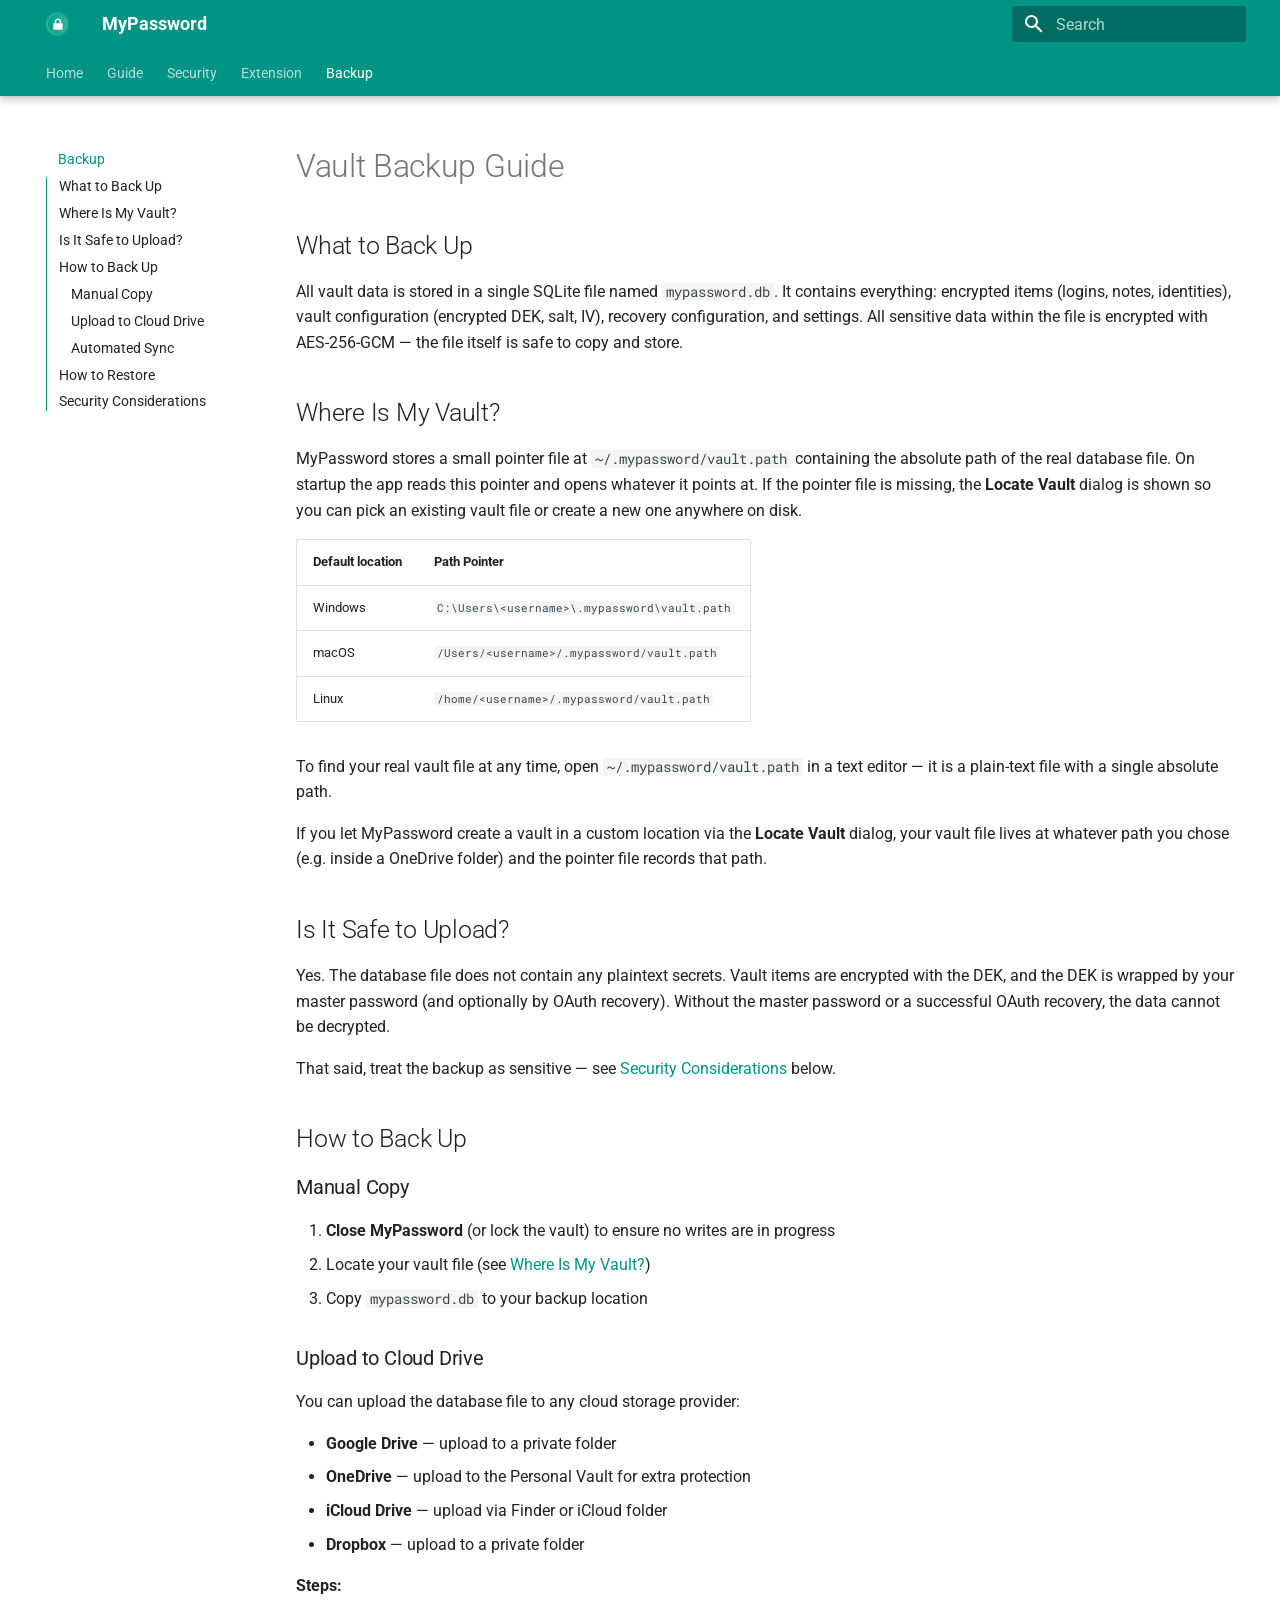
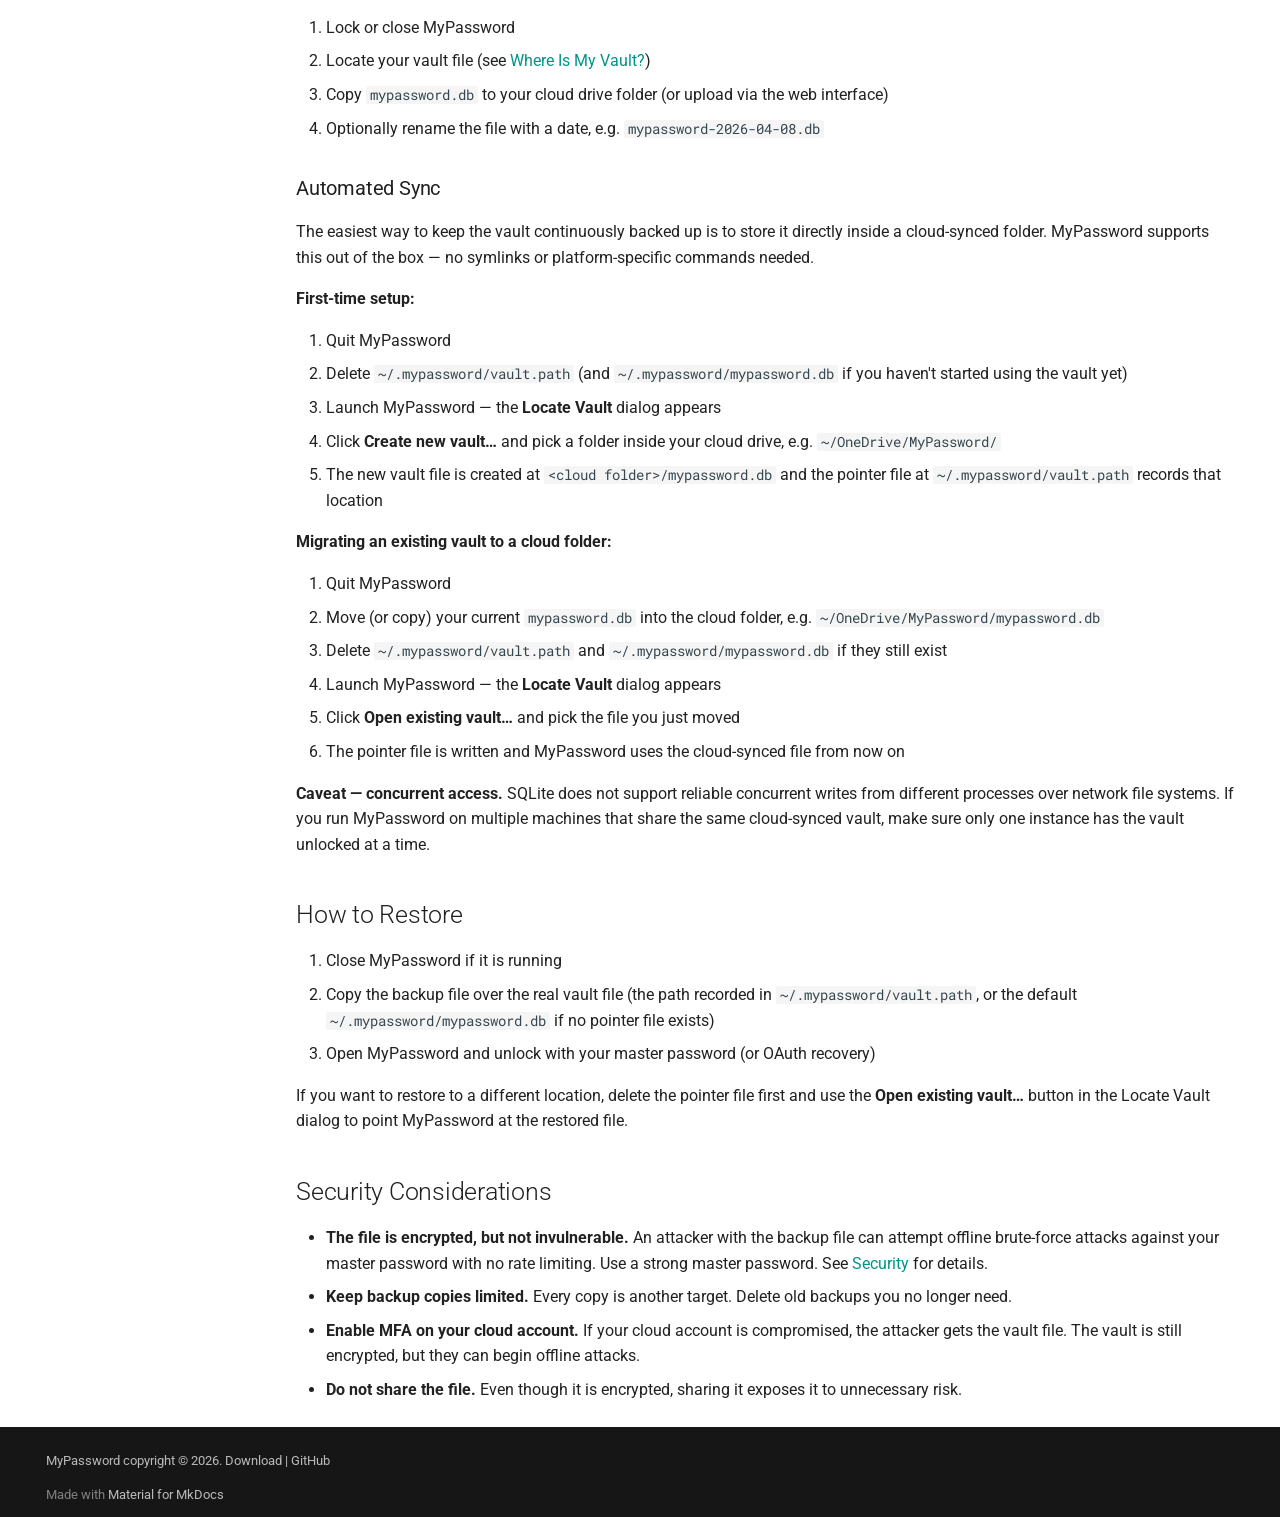
==== backup/index.html @ f1965298 "Deployed 396b995 with MkDocs version: 1.6.1" ====
<!doctype html>
<html lang="en" class="no-js">
  <head>
    
      <meta charset="utf-8">
      <meta name="viewport" content="width=device-width,initial-scale=1">
      
      
      
      
        <link rel="prev" href="../extension/">
      
      
      
      <link rel="icon" href="../assets/images/favicon.png">
      <meta name="generator" content="mkdocs-1.6.1, mkdocs-material-9.5.0">
    
    
      
        <title>Backup - MyPassword</title>
      
    
    
      <link rel="stylesheet" href="../assets/stylesheets/main.45e1311d.min.css">
      
        
        <link rel="stylesheet" href="../assets/stylesheets/palette.06af60db.min.css">
      
      


    
    
      
    
    
      
        
        
        <link rel="preconnect" href="https://fonts.gstatic.com" crossorigin>
        <link rel="stylesheet" href="https://fonts.googleapis.com/css?family=Roboto:300,300i,400,400i,700,700i%7CRoboto+Mono:400,400i,700,700i&display=fallback">
        <style>:root{--md-text-font:"Roboto";--md-code-font:"Roboto Mono"}</style>
      
    
    
    <script>__md_scope=new URL("..",location),__md_hash=e=>[...e].reduce((e,_)=>(e<<5)-e+_.charCodeAt(0),0),__md_get=(e,_=localStorage,t=__md_scope)=>JSON.parse(_.getItem(t.pathname+"."+e)),__md_set=(e,_,t=localStorage,a=__md_scope)=>{try{t.setItem(a.pathname+"."+e,JSON.stringify(_))}catch(e){}}</script>
    
      

    
    
    
  </head>
  
  
    
    
    
    
    
    <body dir="ltr" data-md-color-scheme="default" data-md-color-primary="teal" data-md-color-accent="indigo">
  
    
    <input class="md-toggle" data-md-toggle="drawer" type="checkbox" id="__drawer" autocomplete="off">
    <input class="md-toggle" data-md-toggle="search" type="checkbox" id="__search" autocomplete="off">
    <label class="md-overlay" for="__drawer"></label>
    <div data-md-component="skip">
      
        
        <a href="#vault-backup-guide" class="md-skip">
          Skip to content
        </a>
      
    </div>
    <div data-md-component="announce">
      
    </div>
    
    
      

  

<header class="md-header md-header--shadow md-header--lifted" data-md-component="header">
  <nav class="md-header__inner md-grid" aria-label="Header">
    <a href=".." title="MyPassword" class="md-header__button md-logo" aria-label="MyPassword" data-md-component="logo">
      
  <img src="../assets/images/logo.svg" alt="logo">

    </a>
    <label class="md-header__button md-icon" for="__drawer">
      
      <svg xmlns="http://www.w3.org/2000/svg" viewBox="0 0 24 24"><path d="M3 6h18v2H3V6m0 5h18v2H3v-2m0 5h18v2H3v-2Z"/></svg>
    </label>
    <div class="md-header__title" data-md-component="header-title">
      <div class="md-header__ellipsis">
        <div class="md-header__topic">
          <span class="md-ellipsis">
            MyPassword
          </span>
        </div>
        <div class="md-header__topic" data-md-component="header-topic">
          <span class="md-ellipsis">
            
              Backup
            
          </span>
        </div>
      </div>
    </div>
    
      
    
    
    
    
      <label class="md-header__button md-icon" for="__search">
        
        <svg xmlns="http://www.w3.org/2000/svg" viewBox="0 0 24 24"><path d="M9.5 3A6.5 6.5 0 0 1 16 9.5c0 1.61-.59 3.09-1.56 4.23l.27.27h.79l5 5-1.5 1.5-5-5v-.79l-.27-.27A6.516 6.516 0 0 1 9.5 16 6.5 6.5 0 0 1 3 9.5 6.5 6.5 0 0 1 9.5 3m0 2C7 5 5 7 5 9.5S7 14 9.5 14 14 12 14 9.5 12 5 9.5 5Z"/></svg>
      </label>
      <div class="md-search" data-md-component="search" role="dialog">
  <label class="md-search__overlay" for="__search"></label>
  <div class="md-search__inner" role="search">
    <form class="md-search__form" name="search">
      <input type="text" class="md-search__input" name="query" aria-label="Search" placeholder="Search" autocapitalize="off" autocorrect="off" autocomplete="off" spellcheck="false" data-md-component="search-query" required>
      <label class="md-search__icon md-icon" for="__search">
        
        <svg xmlns="http://www.w3.org/2000/svg" viewBox="0 0 24 24"><path d="M9.5 3A6.5 6.5 0 0 1 16 9.5c0 1.61-.59 3.09-1.56 4.23l.27.27h.79l5 5-1.5 1.5-5-5v-.79l-.27-.27A6.516 6.516 0 0 1 9.5 16 6.5 6.5 0 0 1 3 9.5 6.5 6.5 0 0 1 9.5 3m0 2C7 5 5 7 5 9.5S7 14 9.5 14 14 12 14 9.5 12 5 9.5 5Z"/></svg>
        
        <svg xmlns="http://www.w3.org/2000/svg" viewBox="0 0 24 24"><path d="M20 11v2H8l5.5 5.5-1.42 1.42L4.16 12l7.92-7.92L13.5 5.5 8 11h12Z"/></svg>
      </label>
      <nav class="md-search__options" aria-label="Search">
        
        <button type="reset" class="md-search__icon md-icon" title="Clear" aria-label="Clear" tabindex="-1">
          
          <svg xmlns="http://www.w3.org/2000/svg" viewBox="0 0 24 24"><path d="M19 6.41 17.59 5 12 10.59 6.41 5 5 6.41 10.59 12 5 17.59 6.41 19 12 13.41 17.59 19 19 17.59 13.41 12 19 6.41Z"/></svg>
        </button>
      </nav>
      
    </form>
    <div class="md-search__output">
      <div class="md-search__scrollwrap" data-md-scrollfix>
        <div class="md-search-result" data-md-component="search-result">
          <div class="md-search-result__meta">
            Initializing search
          </div>
          <ol class="md-search-result__list" role="presentation"></ol>
        </div>
      </div>
    </div>
  </div>
</div>
    
    
  </nav>
  
    
      
<nav class="md-tabs" aria-label="Tabs" data-md-component="tabs">
  <div class="md-grid">
    <ul class="md-tabs__list">
      
        
  
  
  
    <li class="md-tabs__item">
      <a href=".." class="md-tabs__link">
        
  
    
  
  Home

      </a>
    </li>
  

      
        
  
  
  
    <li class="md-tabs__item">
      <a href="../guide/" class="md-tabs__link">
        
  
    
  
  Guide

      </a>
    </li>
  

      
        
  
  
  
    <li class="md-tabs__item">
      <a href="../key-gen/" class="md-tabs__link">
        
  
    
  
  Security

      </a>
    </li>
  

      
        
  
  
  
    <li class="md-tabs__item">
      <a href="../extension/" class="md-tabs__link">
        
  
    
  
  Extension

      </a>
    </li>
  

      
        
  
  
    
  
  
    <li class="md-tabs__item md-tabs__item--active">
      <a href="./" class="md-tabs__link">
        
  
    
  
  Backup

      </a>
    </li>
  

      
    </ul>
  </div>
</nav>
    
  
</header>
    
    <div class="md-container" data-md-component="container">
      
      
        
      
      <main class="md-main" data-md-component="main">
        <div class="md-main__inner md-grid">
          
            
              
              <div class="md-sidebar md-sidebar--primary" data-md-component="sidebar" data-md-type="navigation" >
                <div class="md-sidebar__scrollwrap">
                  <div class="md-sidebar__inner">
                    


  


  

<nav class="md-nav md-nav--primary md-nav--lifted md-nav--integrated" aria-label="Navigation" data-md-level="0">
  <label class="md-nav__title" for="__drawer">
    <a href=".." title="MyPassword" class="md-nav__button md-logo" aria-label="MyPassword" data-md-component="logo">
      
  <img src="../assets/images/logo.svg" alt="logo">

    </a>
    MyPassword
  </label>
  
  <ul class="md-nav__list" data-md-scrollfix>
    
      
      
  
  
  
  
    <li class="md-nav__item">
      <a href=".." class="md-nav__link">
        
  
  <span class="md-ellipsis">
    Home
  </span>
  

      </a>
    </li>
  

    
      
      
  
  
  
  
    <li class="md-nav__item">
      <a href="../guide/" class="md-nav__link">
        
  
  <span class="md-ellipsis">
    Guide
  </span>
  

      </a>
    </li>
  

    
      
      
  
  
  
  
    <li class="md-nav__item">
      <a href="../key-gen/" class="md-nav__link">
        
  
  <span class="md-ellipsis">
    Security
  </span>
  

      </a>
    </li>
  

    
      
      
  
  
  
  
    <li class="md-nav__item">
      <a href="../extension/" class="md-nav__link">
        
  
  <span class="md-ellipsis">
    Extension
  </span>
  

      </a>
    </li>
  

    
      
      
  
  
    
  
  
  
    <li class="md-nav__item md-nav__item--active">
      
      <input class="md-nav__toggle md-toggle" type="checkbox" id="__toc">
      
      
        
      
      
        <label class="md-nav__link md-nav__link--active" for="__toc">
          
  
  <span class="md-ellipsis">
    Backup
  </span>
  

          <span class="md-nav__icon md-icon"></span>
        </label>
      
      <a href="./" class="md-nav__link md-nav__link--active">
        
  
  <span class="md-ellipsis">
    Backup
  </span>
  

      </a>
      
        

<nav class="md-nav md-nav--secondary" aria-label="Table of contents">
  
  
  
    
  
  
    <label class="md-nav__title" for="__toc">
      <span class="md-nav__icon md-icon"></span>
      Table of contents
    </label>
    <ul class="md-nav__list" data-md-component="toc" data-md-scrollfix>
      
        <li class="md-nav__item">
  <a href="#what-to-back-up" class="md-nav__link">
    <span class="md-ellipsis">
      What to Back Up
    </span>
  </a>
  
</li>
      
        <li class="md-nav__item">
  <a href="#where-is-my-vault" class="md-nav__link">
    <span class="md-ellipsis">
      Where Is My Vault?
    </span>
  </a>
  
</li>
      
        <li class="md-nav__item">
  <a href="#is-it-safe-to-upload" class="md-nav__link">
    <span class="md-ellipsis">
      Is It Safe to Upload?
    </span>
  </a>
  
</li>
      
        <li class="md-nav__item">
  <a href="#how-to-back-up" class="md-nav__link">
    <span class="md-ellipsis">
      How to Back Up
    </span>
  </a>
  
    <nav class="md-nav" aria-label="How to Back Up">
      <ul class="md-nav__list">
        
          <li class="md-nav__item">
  <a href="#manual-copy" class="md-nav__link">
    <span class="md-ellipsis">
      Manual Copy
    </span>
  </a>
  
</li>
        
          <li class="md-nav__item">
  <a href="#upload-to-cloud-drive" class="md-nav__link">
    <span class="md-ellipsis">
      Upload to Cloud Drive
    </span>
  </a>
  
</li>
        
          <li class="md-nav__item">
  <a href="#automated-sync" class="md-nav__link">
    <span class="md-ellipsis">
      Automated Sync
    </span>
  </a>
  
</li>
        
      </ul>
    </nav>
  
</li>
      
        <li class="md-nav__item">
  <a href="#how-to-restore" class="md-nav__link">
    <span class="md-ellipsis">
      How to Restore
    </span>
  </a>
  
</li>
      
        <li class="md-nav__item">
  <a href="#security-considerations" class="md-nav__link">
    <span class="md-ellipsis">
      Security Considerations
    </span>
  </a>
  
</li>
      
    </ul>
  
</nav>
      
    </li>
  

    
  </ul>
</nav>
                  </div>
                </div>
              </div>
            
            
          
          
            <div class="md-content" data-md-component="content">
              <article class="md-content__inner md-typeset">
                
                  


<h1 id="vault-backup-guide">Vault Backup Guide</h1>
<h2 id="what-to-back-up">What to Back Up</h2>
<p>All vault data is stored in a single SQLite file named <code>mypassword.db</code>. It contains everything: encrypted items (logins, notes, identities), vault configuration (encrypted DEK, salt, IV), recovery configuration, and settings. All sensitive data within the file is encrypted with AES-256-GCM — the file itself is safe to copy and store.</p>
<h2 id="where-is-my-vault">Where Is My Vault?</h2>
<p>MyPassword stores a small pointer file at <code>~/.mypassword/vault.path</code> containing the absolute path of the real database file. On startup the app reads this pointer and opens whatever it points at. If the pointer file is missing, the <strong>Locate Vault</strong> dialog is shown so you can pick an existing vault file or create a new one anywhere on disk.</p>
<table>
<thead>
<tr>
<th>Default location</th>
<th>Path Pointer</th>
</tr>
</thead>
<tbody>
<tr>
<td>Windows</td>
<td><code>C:\Users\&lt;username&gt;\.mypassword\vault.path</code></td>
</tr>
<tr>
<td>macOS</td>
<td><code>/Users/&lt;username&gt;/.mypassword/vault.path</code></td>
</tr>
<tr>
<td>Linux</td>
<td><code>/home/&lt;username&gt;/.mypassword/vault.path</code></td>
</tr>
</tbody>
</table>
<p>To find your real vault file at any time, open <code>~/.mypassword/vault.path</code> in a text editor — it is a plain-text file with a single absolute path.</p>
<p>If you let MyPassword create a vault in a custom location via the <strong>Locate Vault</strong> dialog, your vault file lives at whatever path you chose (e.g. inside a OneDrive folder) and the pointer file records that path.</p>
<h2 id="is-it-safe-to-upload">Is It Safe to Upload?</h2>
<p>Yes. The database file does not contain any plaintext secrets. Vault items are encrypted with the DEK, and the DEK is wrapped by your master password (and optionally by OAuth recovery). Without the master password or a successful OAuth recovery, the data cannot be decrypted.</p>
<p>That said, treat the backup as sensitive — see <a href="#security-considerations">Security Considerations</a> below.</p>
<h2 id="how-to-back-up">How to Back Up</h2>
<h3 id="manual-copy">Manual Copy</h3>
<ol>
<li><strong>Close MyPassword</strong> (or lock the vault) to ensure no writes are in progress</li>
<li>Locate your vault file (see <a href="#where-is-my-vault">Where Is My Vault?</a>)</li>
<li>Copy <code>mypassword.db</code> to your backup location</li>
</ol>
<h3 id="upload-to-cloud-drive">Upload to Cloud Drive</h3>
<p>You can upload the database file to any cloud storage provider:</p>
<ul>
<li><strong>Google Drive</strong> — upload to a private folder</li>
<li><strong>OneDrive</strong> — upload to the Personal Vault for extra protection</li>
<li><strong>iCloud Drive</strong> — upload via Finder or iCloud folder</li>
<li><strong>Dropbox</strong> — upload to a private folder</li>
</ul>
<p><strong>Steps:</strong></p>
<ol>
<li>Lock or close MyPassword</li>
<li>Locate your vault file (see <a href="#where-is-my-vault">Where Is My Vault?</a>)</li>
<li>Copy <code>mypassword.db</code> to your cloud drive folder (or upload via the web interface)</li>
<li>Optionally rename the file with a date, e.g. <code>mypassword-2026-04-08.db</code></li>
</ol>
<h3 id="automated-sync">Automated Sync</h3>
<p>The easiest way to keep the vault continuously backed up is to store it directly inside a cloud-synced folder. MyPassword supports this out of the box — no symlinks or platform-specific commands needed.</p>
<p><strong>First-time setup:</strong></p>
<ol>
<li>Quit MyPassword</li>
<li>Delete <code>~/.mypassword/vault.path</code> (and <code>~/.mypassword/mypassword.db</code> if you haven't started using the vault yet)</li>
<li>Launch MyPassword — the <strong>Locate Vault</strong> dialog appears</li>
<li>Click <strong>Create new vault…</strong> and pick a folder inside your cloud drive, e.g. <code>~/OneDrive/MyPassword/</code></li>
<li>The new vault file is created at <code>&lt;cloud folder&gt;/mypassword.db</code> and the pointer file at <code>~/.mypassword/vault.path</code> records that location</li>
</ol>
<p><strong>Migrating an existing vault to a cloud folder:</strong></p>
<ol>
<li>Quit MyPassword</li>
<li>Move (or copy) your current <code>mypassword.db</code> into the cloud folder, e.g. <code>~/OneDrive/MyPassword/mypassword.db</code></li>
<li>Delete <code>~/.mypassword/vault.path</code> and <code>~/.mypassword/mypassword.db</code> if they still exist</li>
<li>Launch MyPassword — the <strong>Locate Vault</strong> dialog appears</li>
<li>Click <strong>Open existing vault…</strong> and pick the file you just moved</li>
<li>The pointer file is written and MyPassword uses the cloud-synced file from now on</li>
</ol>
<p><strong>Caveat — concurrent access.</strong> SQLite does not support reliable concurrent writes from different processes over network file systems. If you run MyPassword on multiple machines that share the same cloud-synced vault, make sure only one instance has the vault unlocked at a time.</p>
<h2 id="how-to-restore">How to Restore</h2>
<ol>
<li>Close MyPassword if it is running</li>
<li>Copy the backup file over the real vault file (the path recorded in <code>~/.mypassword/vault.path</code>, or the default <code>~/.mypassword/mypassword.db</code> if no pointer file exists)</li>
<li>Open MyPassword and unlock with your master password (or OAuth recovery)</li>
</ol>
<p>If you want to restore to a different location, delete the pointer file first and use the <strong>Open existing vault…</strong> button in the Locate Vault dialog to point MyPassword at the restored file.</p>
<h2 id="security-considerations">Security Considerations</h2>
<ul>
<li><strong>The file is encrypted, but not invulnerable.</strong> An attacker with the backup file can attempt offline brute-force attacks against your master password with no rate limiting. Use a strong master password. See <a href="/key-gen#when-can-the-vault-be-compromised">Security</a> for details.</li>
<li><strong>Keep backup copies limited.</strong> Every copy is another target. Delete old backups you no longer need.</li>
<li><strong>Enable MFA on your cloud account.</strong> If your cloud account is compromised, the attacker gets the vault file. The vault is still encrypted, but they can begin offline attacks.</li>
<li><strong>Do not share the file.</strong> Even though it is encrypted, sharing it exposes it to unnecessary risk.</li>
</ul>












                
              </article>
            </div>
          
          
<script>var target=document.getElementById(location.hash.slice(1));target&&target.name&&(target.checked=target.name.startsWith("__tabbed_"))</script>
        </div>
        
          <button type="button" class="md-top md-icon" data-md-component="top" hidden>
  
  <svg xmlns="http://www.w3.org/2000/svg" viewBox="0 0 24 24"><path d="M13 20h-2V8l-5.5 5.5-1.42-1.42L12 4.16l7.92 7.92-1.42 1.42L13 8v12Z"/></svg>
  Back to top
</button>
        
      </main>
      
        <footer class="md-footer">
  
  <div class="md-footer-meta md-typeset">
    <div class="md-footer-meta__inner md-grid">
      <div class="md-copyright">
  
    <div class="md-copyright__highlight">
      <p>MyPassword copyright &copy; 2026. <a href="https://github.com/michaelliao/mypassword/releases">Download</a> | <a href="https://github.com/michaelliao/mypassword">GitHub</a></p>

    </div>
  
  
    Made with
    <a href="https://squidfunk.github.io/mkdocs-material/" target="_blank" rel="noopener">
      Material for MkDocs
    </a>
  
</div>
      
    </div>
  </div>
</footer>
      
    </div>
    <div class="md-dialog" data-md-component="dialog">
      <div class="md-dialog__inner md-typeset"></div>
    </div>
    
    
    <script id="__config" type="application/json">{"base": "..", "features": ["navigation.tabs", "navigation.tabs.sticky", "toc.follow", "toc.integrate", "navigation.top"], "search": "../assets/javascripts/workers/search.f886a092.min.js", "translations": {"clipboard.copied": "Copied to clipboard", "clipboard.copy": "Copy to clipboard", "search.result.more.one": "1 more on this page", "search.result.more.other": "# more on this page", "search.result.none": "No matching documents", "search.result.one": "1 matching document", "search.result.other": "# matching documents", "search.result.placeholder": "Type to start searching", "search.result.term.missing": "Missing", "select.version": "Select version"}}</script>
    
    
      <script src="../assets/javascripts/bundle.d7c377c4.min.js"></script>
      
    
  </body>
</html>
---- assets/stylesheets/main.45e1311d.min.css ----
@charset "UTF-8";html{-webkit-text-size-adjust:none;-moz-text-size-adjust:none;text-size-adjust:none;box-sizing:border-box}*,:after,:before{box-sizing:inherit}@media (prefers-reduced-motion){*,:after,:before{transition:none!important}}body{margin:0}a,button,input,label{-webkit-tap-highlight-color:transparent}a{color:inherit;text-decoration:none}hr{border:0;box-sizing:initial;display:block;height:.05rem;overflow:visible;padding:0}small{font-size:80%}sub,sup{line-height:1em}img{border-style:none}table{border-collapse:initial;border-spacing:0}td,th{font-weight:400;vertical-align:top}button{background:#0000;border:0;font-family:inherit;font-size:inherit;margin:0;padding:0}input{border:0;outline:none}:root{--md-primary-fg-color:#4051b5;--md-primary-fg-color--light:#5d6cc0;--md-primary-fg-color--dark:#303fa1;--md-primary-bg-color:#fff;--md-primary-bg-color--light:#ffffffb3;--md-accent-fg-color:#526cfe;--md-accent-fg-color--transparent:#526cfe1a;--md-accent-bg-color:#fff;--md-accent-bg-color--light:#ffffffb3}[data-md-color-scheme=default]{color-scheme:light}[data-md-color-scheme=default] img[src$="#gh-dark-mode-only"],[data-md-color-scheme=default] img[src$="#only-dark"]{display:none}:root,[data-md-color-scheme=default]{--md-hue:225deg;--md-default-fg-color:#000000de;--md-default-fg-color--light:#0000008a;--md-default-fg-color--lighter:#00000052;--md-default-fg-color--lightest:#00000012;--md-default-bg-color:#fff;--md-default-bg-color--light:#ffffffb3;--md-default-bg-color--lighter:#ffffff4d;--md-default-bg-color--lightest:#ffffff1f;--md-code-fg-color:#36464e;--md-code-bg-color:#f5f5f5;--md-code-hl-color:#4287ff;--md-code-hl-color--light:#4287ff1a;--md-code-hl-number-color:#d52a2a;--md-code-hl-special-color:#db1457;--md-code-hl-function-color:#a846b9;--md-code-hl-constant-color:#6e59d9;--md-code-hl-keyword-color:#3f6ec6;--md-code-hl-string-color:#1c7d4d;--md-code-hl-name-color:var(--md-code-fg-color);--md-code-hl-operator-color:var(--md-default-fg-color--light);--md-code-hl-punctuation-color:var(--md-default-fg-color--light);--md-code-hl-comment-color:var(--md-default-fg-color--light);--md-code-hl-generic-color:var(--md-default-fg-color--light);--md-code-hl-variable-color:var(--md-default-fg-color--light);--md-typeset-color:var(--md-default-fg-color);--md-typeset-a-color:var(--md-primary-fg-color);--md-typeset-del-color:#f5503d26;--md-typeset-ins-color:#0bd57026;--md-typeset-kbd-color:#fafafa;--md-typeset-kbd-accent-color:#fff;--md-typeset-kbd-border-color:#b8b8b8;--md-typeset-mark-color:#ffff0080;--md-typeset-table-color:#0000001f;--md-typeset-table-color--light:rgba(0,0,0,.035);--md-admonition-fg-color:var(--md-default-fg-color);--md-admonition-bg-color:var(--md-default-bg-color);--md-warning-fg-color:#000000de;--md-warning-bg-color:#ff9;--md-footer-fg-color:#fff;--md-footer-fg-color--light:#ffffffb3;--md-footer-fg-color--lighter:#ffffff73;--md-footer-bg-color:#000000de;--md-footer-bg-color--dark:#00000052;--md-shadow-z1:0 0.2rem 0.5rem #0000000d,0 0 0.05rem #0000001a;--md-shadow-z2:0 0.2rem 0.5rem #0000001a,0 0 0.05rem #00000040;--md-shadow-z3:0 0.2rem 0.5rem #0003,0 0 0.05rem #00000059}.md-icon svg{fill:currentcolor;display:block;height:1.2rem;width:1.2rem}body{-webkit-font-smoothing:antialiased;-moz-osx-font-smoothing:grayscale;--md-text-font-family:var(--md-text-font,_),-apple-system,BlinkMacSystemFont,Helvetica,Arial,sans-serif;--md-code-font-family:var(--md-code-font,_),SFMono-Regular,Consolas,Menlo,monospace}aside,body,input{font-feature-settings:"kern","liga";color:var(--md-typeset-color);font-family:var(--md-text-font-family)}code,kbd,pre{font-feature-settings:"kern";font-family:var(--md-code-font-family)}:root{--md-typeset-table-sort-icon:url('data:image/svg+xml;charset=utf-8,<svg xmlns="http://www.w3.org/2000/svg" viewBox="0 0 24 24"><path d="m18 21-4-4h3V7h-3l4-4 4 4h-3v10h3M2 19v-2h10v2M2 13v-2h7v2M2 7V5h4v2H2Z"/></svg>');--md-typeset-table-sort-icon--asc:url('data:image/svg+xml;charset=utf-8,<svg xmlns="http://www.w3.org/2000/svg" viewBox="0 0 24 24"><path d="M19 17h3l-4 4-4-4h3V3h2M2 17h10v2H2M6 5v2H2V5m0 6h7v2H2v-2Z"/></svg>');--md-typeset-table-sort-icon--desc:url('data:image/svg+xml;charset=utf-8,<svg xmlns="http://www.w3.org/2000/svg" viewBox="0 0 24 24"><path d="M19 7h3l-4-4-4 4h3v14h2M2 17h10v2H2M6 5v2H2V5m0 6h7v2H2v-2Z"/></svg>')}.md-typeset{-webkit-print-color-adjust:exact;color-adjust:exact;font-size:.8rem;line-height:1.6}@media print{.md-typeset{font-size:.68rem}}.md-typeset blockquote,.md-typeset dl,.md-typeset figure,.md-typeset ol,.md-typeset pre,.md-typeset ul{margin-bottom:1em;margin-top:1em}.md-typeset h1{color:var(--md-default-fg-color--light);font-size:2em;line-height:1.3;margin:0 0 1.25em}.md-typeset h1,.md-typeset h2{font-weight:300;letter-spacing:-.01em}.md-typeset h2{font-size:1.5625em;line-height:1.4;margin:1.6em 0 .64em}.md-typeset h3{font-size:1.25em;font-weight:400;letter-spacing:-.01em;line-height:1.5;margin:1.6em 0 .8em}.md-typeset h2+h3{margin-top:.8em}.md-typeset h4{font-weight:700;letter-spacing:-.01em;margin:1em 0}.md-typeset h5,.md-typeset h6{color:var(--md-default-fg-color--light);font-size:.8em;font-weight:700;letter-spacing:-.01em;margin:1.25em 0}.md-typeset h5{text-transform:uppercase}.md-typeset hr{border-bottom:.05rem solid var(--md-default-fg-color--lightest);display:flow-root;margin:1.5em 0}.md-typeset a{color:var(--md-typeset-a-color);word-break:break-word}.md-typeset a,.md-typeset a:before{transition:color 125ms}.md-typeset a:focus,.md-typeset a:hover{color:var(--md-accent-fg-color)}.md-typeset a:focus code,.md-typeset a:hover code{background-color:var(--md-accent-fg-color--transparent)}.md-typeset a code{color:currentcolor;transition:background-color 125ms}.md-typeset a.focus-visible{outline-color:var(--md-accent-fg-color);outline-offset:.2rem}.md-typeset code,.md-typeset kbd,.md-typeset pre{color:var(--md-code-fg-color);direction:ltr;font-variant-ligatures:none}@media print{.md-typeset code,.md-typeset kbd,.md-typeset pre{white-space:pre-wrap}}.md-typeset code{background-color:var(--md-code-bg-color);border-radius:.1rem;-webkit-box-decoration-break:clone;box-decoration-break:clone;font-size:.85em;padding:0 .2941176471em;word-break:break-word}.md-typeset code:not(.focus-visible){-webkit-tap-highlight-color:transparent;outline:none}.md-typeset pre{display:flow-root;line-height:1.4;position:relative}.md-typeset pre>code{-webkit-box-decoration-break:slice;box-decoration-break:slice;box-shadow:none;display:block;margin:0;outline-color:var(--md-accent-fg-color);overflow:auto;padding:.7720588235em 1.1764705882em;scrollbar-color:var(--md-default-fg-color--lighter) #0000;scrollbar-width:thin;touch-action:auto;word-break:normal}.md-typeset pre>code:hover{scrollbar-color:var(--md-accent-fg-color) #0000}.md-typeset pre>code::-webkit-scrollbar{height:.2rem;width:.2rem}.md-typeset pre>code::-webkit-scrollbar-thumb{background-color:var(--md-default-fg-color--lighter)}.md-typeset pre>code::-webkit-scrollbar-thumb:hover{background-color:var(--md-accent-fg-color)}.md-typeset kbd{background-color:var(--md-typeset-kbd-color);border-radius:.1rem;box-shadow:0 .1rem 0 .05rem var(--md-typeset-kbd-border-color),0 .1rem 0 var(--md-typeset-kbd-border-color),0 -.1rem .2rem var(--md-typeset-kbd-accent-color) inset;color:var(--md-default-fg-color);display:inline-block;font-size:.75em;padding:0 .6666666667em;vertical-align:text-top;word-break:break-word}.md-typeset mark{background-color:var(--md-typeset-mark-color);-webkit-box-decoration-break:clone;box-decoration-break:clone;color:inherit;word-break:break-word}.md-typeset abbr{border-bottom:.05rem dotted var(--md-default-fg-color--light);cursor:help;text-decoration:none}.md-typeset small{opacity:.75}[dir=ltr] .md-typeset sub,[dir=ltr] .md-typeset sup{margin-left:.078125em}[dir=rtl] .md-typeset sub,[dir=rtl] .md-typeset sup{margin-right:.078125em}[dir=ltr] .md-typeset blockquote{padding-left:.6rem}[dir=rtl] .md-typeset blockquote{padding-right:.6rem}[dir=ltr] .md-typeset blockquote{border-left:.2rem solid var(--md-default-fg-color--lighter)}[dir=rtl] .md-typeset blockquote{border-right:.2rem solid var(--md-default-fg-color--lighter)}.md-typeset blockquote{color:var(--md-default-fg-color--light);margin-left:0;margin-right:0}.md-typeset ul{list-style-type:disc}[dir=ltr] .md-typeset ol,[dir=ltr] .md-typeset ul{margin-left:.625em}[dir=rtl] .md-typeset ol,[dir=rtl] .md-typeset ul{margin-right:.625em}.md-typeset ol,.md-typeset ul{padding:0}.md-typeset ol:not([hidden]),.md-typeset ul:not([hidden]){display:flow-root}.md-typeset ol ol,.md-typeset ul ol{list-style-type:lower-alpha}.md-typeset ol ol ol,.md-typeset ul ol ol{list-style-type:lower-roman}[dir=ltr] .md-typeset ol li,[dir=ltr] .md-typeset ul li{margin-left:1.25em}[dir=rtl] .md-typeset ol li,[dir=rtl] .md-typeset ul li{margin-right:1.25em}.md-typeset ol li,.md-typeset ul li{margin-bottom:.5em}.md-typeset ol li blockquote,.md-typeset ol li p,.md-typeset ul li blockquote,.md-typeset ul li p{margin:.5em 0}.md-typeset ol li:last-child,.md-typeset ul li:last-child{margin-bottom:0}[dir=ltr] .md-typeset ol li ol,[dir=ltr] .md-typeset ol li ul,[dir=ltr] .md-typeset ul li ol,[dir=ltr] .md-typeset ul li ul{margin-left:.625em}[dir=rtl] .md-typeset ol li ol,[dir=rtl] .md-typeset ol li ul,[dir=rtl] .md-typeset ul li ol,[dir=rtl] .md-typeset ul li ul{margin-right:.625em}.md-typeset ol li ol,.md-typeset ol li ul,.md-typeset ul li ol,.md-typeset ul li ul{margin-bottom:.5em;margin-top:.5em}[dir=ltr] .md-typeset dd{margin-left:1.875em}[dir=rtl] .md-typeset dd{margin-right:1.875em}.md-typeset dd{margin-bottom:1.5em;margin-top:1em}.md-typeset img,.md-typeset svg,.md-typeset video{height:auto;max-width:100%}.md-typeset img[align=left]{margin:1em 1em 1em 0}.md-typeset img[align=right]{margin:1em 0 1em 1em}.md-typeset img[align]:only-child{margin-top:0}.md-typeset figure{display:flow-root;margin:1em auto;max-width:100%;text-align:center;width:-webkit-fit-content;width:-moz-fit-content;width:fit-content}.md-typeset figure img{display:block}.md-typeset figcaption{font-style:italic;margin:1em auto;max-width:24rem}.md-typeset iframe{max-width:100%}.md-typeset table:not([class]){background-color:var(--md-default-bg-color);border:.05rem solid var(--md-typeset-table-color);border-radius:.1rem;display:inline-block;font-size:.64rem;max-width:100%;overflow:auto;touch-action:auto}@media print{.md-typeset table:not([class]){display:table}}.md-typeset table:not([class])+*{margin-top:1.5em}.md-typeset table:not([class]) td>:first-child,.md-typeset table:not([class]) th>:first-child{margin-top:0}.md-typeset table:not([class]) td>:last-child,.md-typeset table:not([class]) th>:last-child{margin-bottom:0}.md-typeset table:not([class]) td:not([align]),.md-typeset table:not([class]) th:not([align]){text-align:left}[dir=rtl] .md-typeset table:not([class]) td:not([align]),[dir=rtl] .md-typeset table:not([class]) th:not([align]){text-align:right}.md-typeset table:not([class]) th{font-weight:700;min-width:5rem;padding:.9375em 1.25em;vertical-align:top}.md-typeset table:not([class]) td{border-top:.05rem solid var(--md-typeset-table-color);padding:.9375em 1.25em;vertical-align:top}.md-typeset table:not([class]) tbody tr{transition:background-color 125ms}.md-typeset table:not([class]) tbody tr:hover{background-color:var(--md-typeset-table-color--light);box-shadow:0 .05rem 0 var(--md-default-bg-color) inset}.md-typeset table:not([class]) a{word-break:normal}.md-typeset table th[role=columnheader]{cursor:pointer}[dir=ltr] .md-typeset table th[role=columnheader]:after{margin-left:.5em}[dir=rtl] .md-typeset table th[role=columnheader]:after{margin-right:.5em}.md-typeset table th[role=columnheader]:after{content:"";display:inline-block;height:1.2em;-webkit-mask-image:var(--md-typeset-table-sort-icon);mask-image:var(--md-typeset-table-sort-icon);-webkit-mask-repeat:no-repeat;mask-repeat:no-repeat;-webkit-mask-size:contain;mask-size:contain;transition:background-color 125ms;vertical-align:text-bottom;width:1.2em}.md-typeset table th[role=columnheader]:hover:after{background-color:var(--md-default-fg-color--lighter)}.md-typeset table th[role=columnheader][aria-sort=ascending]:after{background-color:var(--md-default-fg-color--light);-webkit-mask-image:var(--md-typeset-table-sort-icon--asc);mask-image:var(--md-typeset-table-sort-icon--asc)}.md-typeset table th[role=columnheader][aria-sort=descending]:after{background-color:var(--md-default-fg-color--light);-webkit-mask-image:var(--md-typeset-table-sort-icon--desc);mask-image:var(--md-typeset-table-sort-icon--desc)}.md-typeset__scrollwrap{margin:1em -.8rem;overflow-x:auto;touch-action:auto}.md-typeset__table{display:inline-block;margin-bottom:.5em;padding:0 .8rem}@media print{.md-typeset__table{display:block}}html .md-typeset__table table{display:table;margin:0;overflow:hidden;width:100%}@media screen and (max-width:44.984375em){.md-content__inner>pre{margin:1em -.8rem}.md-content__inner>pre code{border-radius:0}}.md-typeset .md-author{border-radius:100%;display:block;flex-shrink:0;height:1.6rem;overflow:hidden;position:relative;transition:color 125ms,transform 125ms;width:1.6rem}.md-typeset .md-author img{display:block}.md-typeset .md-author--more{background:var(--md-default-fg-color--lightest);color:var(--md-default-fg-color--lighter);font-size:.6rem;font-weight:700;line-height:1.6rem;text-align:center}.md-typeset .md-author--long{height:2.4rem;width:2.4rem}.md-typeset a.md-author{transform:scale(1)}.md-typeset a.md-author img{filter:grayscale(100%) opacity(75%);transition:filter 125ms}.md-typeset a.md-author:focus,.md-typeset a.md-author:hover{transform:scale(1.1);z-index:1}.md-typeset a.md-author:focus img,.md-typeset a.md-author:hover img{filter:grayscale(0)}.md-banner{background-color:var(--md-footer-bg-color);color:var(--md-footer-fg-color);overflow:auto}@media print{.md-banner{display:none}}.md-banner--warning{background-color:var(--md-warning-bg-color);color:var(--md-warning-fg-color)}.md-banner__inner{font-size:.7rem;margin:.6rem auto;padding:0 .8rem}[dir=ltr] .md-banner__button{float:right}[dir=rtl] .md-banner__button{float:left}.md-banner__button{color:inherit;cursor:pointer;transition:opacity .25s}.no-js .md-banner__button{display:none}.md-banner__button:hover{opacity:.7}html{font-size:125%;height:100%;overflow-x:hidden}@media screen and (min-width:100em){html{font-size:137.5%}}@media screen and (min-width:125em){html{font-size:150%}}body{background-color:var(--md-default-bg-color);display:flex;flex-direction:column;font-size:.5rem;min-height:100%;position:relative;width:100%}@media print{body{display:block}}@media screen and (max-width:59.984375em){body[data-md-scrolllock]{position:fixed}}.md-grid{margin-left:auto;margin-right:auto;max-width:61rem}.md-container{display:flex;flex-direction:column;flex-grow:1}@media print{.md-container{display:block}}.md-main{flex-grow:1}.md-main__inner{display:flex;height:100%;margin-top:1.5rem}.md-ellipsis{overflow:hidden;text-overflow:ellipsis}.md-toggle{display:none}.md-option{height:0;opacity:0;position:absolute;width:0}.md-option:checked+label:not([hidden]){display:block}.md-option.focus-visible+label{outline-color:var(--md-accent-fg-color);outline-style:auto}.md-skip{background-color:var(--md-default-fg-color);border-radius:.1rem;color:var(--md-default-bg-color);font-size:.64rem;margin:.5rem;opacity:0;outline-color:var(--md-accent-fg-color);padding:.3rem .5rem;position:fixed;transform:translateY(.4rem);z-index:-1}.md-skip:focus{opacity:1;transform:translateY(0);transition:transform .25s cubic-bezier(.4,0,.2,1),opacity 175ms 75ms;z-index:10}@page{margin:25mm}:root{--md-clipboard-icon:url('data:image/svg+xml;charset=utf-8,<svg xmlns="http://www.w3.org/2000/svg" viewBox="0 0 24 24"><path d="M19 21H8V7h11m0-2H8a2 2 0 0 0-2 2v14a2 2 0 0 0 2 2h11a2 2 0 0 0 2-2V7a2 2 0 0 0-2-2m-3-4H4a2 2 0 0 0-2 2v14h2V3h12V1Z"/></svg>')}.md-clipboard{border-radius:.1rem;color:var(--md-default-fg-color--lightest);cursor:pointer;height:1.5em;outline-color:var(--md-accent-fg-color);outline-offset:.1rem;position:absolute;right:.5em;top:.5em;transition:color .25s;width:1.5em;z-index:1}@media print{.md-clipboard{display:none}}.md-clipboard:not(.focus-visible){-webkit-tap-highlight-color:transparent;outline:none}:hover>.md-clipboard{color:var(--md-default-fg-color--light)}.md-clipboard:focus,.md-clipboard:hover{color:var(--md-accent-fg-color)}.md-clipboard:after{background-color:currentcolor;content:"";display:block;height:1.125em;margin:0 auto;-webkit-mask-image:var(--md-clipboard-icon);mask-image:var(--md-clipboard-icon);-webkit-mask-position:center;mask-position:center;-webkit-mask-repeat:no-repeat;mask-repeat:no-repeat;-webkit-mask-size:contain;mask-size:contain;width:1.125em}.md-clipboard--inline{cursor:pointer}.md-clipboard--inline code{transition:color .25s,background-color .25s}.md-clipboard--inline:focus code,.md-clipboard--inline:hover code{background-color:var(--md-accent-fg-color--transparent);color:var(--md-accent-fg-color)}@keyframes consent{0%{opacity:0;transform:translateY(100%)}to{opacity:1;transform:translateY(0)}}@keyframes overlay{0%{opacity:0}to{opacity:1}}.md-consent__overlay{animation:overlay .25s both;-webkit-backdrop-filter:blur(.1rem);backdrop-filter:blur(.1rem);background-color:#0000008a;height:100%;opacity:1;position:fixed;top:0;width:100%;z-index:5}.md-consent__inner{animation:consent .5s cubic-bezier(.1,.7,.1,1) both;background-color:var(--md-default-bg-color);border:0;border-radius:.1rem;bottom:0;box-shadow:0 0 .2rem #0000001a,0 .2rem .4rem #0003;max-height:100%;overflow:auto;padding:0;position:fixed;width:100%;z-index:5}.md-consent__form{padding:.8rem}.md-consent__settings{display:none;margin:1em 0}input:checked+.md-consent__settings{display:block}.md-consent__controls{margin-bottom:.8rem}.md-typeset .md-consent__controls .md-button{display:inline}@media screen and (max-width:44.984375em){.md-typeset .md-consent__controls .md-button{display:block;margin-top:.4rem;text-align:center;width:100%}}.md-consent label{cursor:pointer}.md-content{flex-grow:1;min-width:0}.md-content__inner{margin:0 .8rem 1.2rem;padding-top:.6rem}@media screen and (min-width:76.25em){[dir=ltr] .md-sidebar--primary:not([hidden])~.md-content>.md-content__inner{margin-left:1.2rem}[dir=ltr] .md-sidebar--secondary:not([hidden])~.md-content>.md-content__inner,[dir=rtl] .md-sidebar--primary:not([hidden])~.md-content>.md-content__inner{margin-right:1.2rem}[dir=rtl] .md-sidebar--secondary:not([hidden])~.md-content>.md-content__inner{margin-left:1.2rem}}.md-content__inner:before{content:"";display:block;height:.4rem}.md-content__inner>:last-child{margin-bottom:0}[dir=ltr] .md-content__button{float:right}[dir=rtl] .md-content__button{float:left}[dir=ltr] .md-content__button{margin-left:.4rem}[dir=rtl] .md-content__button{margin-right:.4rem}.md-content__button{margin:.4rem 0;padding:0}@media print{.md-content__button{display:none}}.md-typeset .md-content__button{color:var(--md-default-fg-color--lighter)}.md-content__button svg{display:inline;vertical-align:top}[dir=rtl] .md-content__button svg{transform:scaleX(-1)}[dir=ltr] .md-dialog{right:.8rem}[dir=rtl] .md-dialog{left:.8rem}.md-dialog{background-color:var(--md-default-fg-color);border-radius:.1rem;bottom:.8rem;box-shadow:var(--md-shadow-z3);min-width:11.1rem;opacity:0;padding:.4rem .6rem;pointer-events:none;position:fixed;transform:translateY(100%);transition:transform 0ms .4s,opacity .4s;z-index:4}@media print{.md-dialog{display:none}}.md-dialog--active{opacity:1;pointer-events:auto;transform:translateY(0);transition:transform .4s cubic-bezier(.075,.85,.175,1),opacity .4s}.md-dialog__inner{color:var(--md-default-bg-color);font-size:.7rem}.md-feedback{margin:2em 0 1em;text-align:center}.md-feedback fieldset{border:none;margin:0;padding:0}.md-feedback__title{font-weight:700;margin:1em auto}.md-feedback__inner{position:relative}.md-feedback__list{display:flex;flex-wrap:wrap;place-content:baseline center;position:relative}.md-feedback__list:hover .md-icon:not(:disabled){color:var(--md-default-fg-color--lighter)}:disabled .md-feedback__list{min-height:1.8rem}.md-feedback__icon{color:var(--md-default-fg-color--light);cursor:pointer;flex-shrink:0;margin:0 .1rem;transition:color 125ms}.md-feedback__icon:not(:disabled).md-icon:hover{color:var(--md-accent-fg-color)}.md-feedback__icon:disabled{color:var(--md-default-fg-color--lightest);pointer-events:none}.md-feedback__note{opacity:0;position:relative;transform:translateY(.4rem);transition:transform .4s cubic-bezier(.1,.7,.1,1),opacity .15s}.md-feedback__note>*{margin:0 auto;max-width:16rem}:disabled .md-feedback__note{opacity:1;transform:translateY(0)}.md-footer{background-color:var(--md-footer-bg-color);color:var(--md-footer-fg-color)}@media print{.md-footer{display:none}}.md-footer__inner{justify-content:space-between;overflow:auto;padding:.2rem}.md-footer__inner:not([hidden]){display:flex}.md-footer__link{align-items:end;display:flex;flex-grow:0.01;margin-bottom:.4rem;margin-top:1rem;max-width:100%;outline-color:var(--md-accent-fg-color);overflow:hidden;transition:opacity .25s}.md-footer__link:focus,.md-footer__link:hover{opacity:.7}[dir=rtl] .md-footer__link svg{transform:scaleX(-1)}@media screen and (max-width:44.984375em){.md-footer__link--prev{flex-shrink:0}.md-footer__link--prev .md-footer__title{display:none}}[dir=ltr] .md-footer__link--next{margin-left:auto}[dir=rtl] .md-footer__link--next{margin-right:auto}.md-footer__link--next{text-align:right}[dir=rtl] .md-footer__link--next{text-align:left}.md-footer__title{flex-grow:1;font-size:.9rem;margin-bottom:.7rem;max-width:calc(100% - 2.4rem);padding:0 1rem;white-space:nowrap}.md-footer__button{margin:.2rem;padding:.4rem}.md-footer__direction{font-size:.64rem;opacity:.7}.md-footer-meta{background-color:var(--md-footer-bg-color--dark)}.md-footer-meta__inner{display:flex;flex-wrap:wrap;justify-content:space-between;padding:.2rem}html .md-footer-meta.md-typeset a{color:var(--md-footer-fg-color--light)}html .md-footer-meta.md-typeset a:focus,html .md-footer-meta.md-typeset a:hover{color:var(--md-footer-fg-color)}.md-copyright{color:var(--md-footer-fg-color--lighter);font-size:.64rem;margin:auto .6rem;padding:.4rem 0;width:100%}@media screen and (min-width:45em){.md-copyright{width:auto}}.md-copyright__highlight{color:var(--md-footer-fg-color--light)}.md-social{display:inline-flex;gap:.2rem;margin:0 .4rem;padding:.2rem 0 .6rem}@media screen and (min-width:45em){.md-social{padding:.6rem 0}}.md-social__link{display:inline-block;height:1.6rem;text-align:center;width:1.6rem}.md-social__link:before{line-height:1.9}.md-social__link svg{fill:currentcolor;max-height:.8rem;vertical-align:-25%}.md-typeset .md-button{border:.1rem solid;border-radius:.1rem;color:var(--md-primary-fg-color);cursor:pointer;display:inline-block;font-weight:700;padding:.625em 2em;transition:color 125ms,background-color 125ms,border-color 125ms}.md-typeset .md-button--primary{background-color:var(--md-primary-fg-color);border-color:var(--md-primary-fg-color);color:var(--md-primary-bg-color)}.md-typeset .md-button:focus,.md-typeset .md-button:hover{background-color:var(--md-accent-fg-color);border-color:var(--md-accent-fg-color);color:var(--md-accent-bg-color)}[dir=ltr] .md-typeset .md-input{border-top-left-radius:.1rem}[dir=ltr] .md-typeset .md-input,[dir=rtl] .md-typeset .md-input{border-top-right-radius:.1rem}[dir=rtl] .md-typeset .md-input{border-top-left-radius:.1rem}.md-typeset .md-input{border-bottom:.1rem solid var(--md-default-fg-color--lighter);box-shadow:var(--md-shadow-z1);font-size:.8rem;height:1.8rem;padding:0 .6rem;transition:border .25s,box-shadow .25s}.md-typeset .md-input:focus,.md-typeset .md-input:hover{border-bottom-color:var(--md-accent-fg-color);box-shadow:var(--md-shadow-z2)}.md-typeset .md-input--stretch{width:100%}.md-header{background-color:var(--md-primary-fg-color);box-shadow:0 0 .2rem #0000,0 .2rem .4rem #0000;color:var(--md-primary-bg-color);display:block;left:0;position:sticky;right:0;top:0;z-index:4}@media print{.md-header{display:none}}.md-header[hidden]{transform:translateY(-100%);transition:transform .25s cubic-bezier(.8,0,.6,1),box-shadow .25s}.md-header--shadow{box-shadow:0 0 .2rem #0000001a,0 .2rem .4rem #0003;transition:transform .25s cubic-bezier(.1,.7,.1,1),box-shadow .25s}.md-header__inner{align-items:center;display:flex;padding:0 .2rem}.md-header__button{color:currentcolor;cursor:pointer;margin:.2rem;outline-color:var(--md-accent-fg-color);padding:.4rem;position:relative;transition:opacity .25s;vertical-align:middle;z-index:1}.md-header__button:hover{opacity:.7}.md-header__button:not([hidden]){display:inline-block}.md-header__button:not(.focus-visible){-webkit-tap-highlight-color:transparent;outline:none}.md-header__button.md-logo{margin:.2rem;padding:.4rem}@media screen and (max-width:76.234375em){.md-header__button.md-logo{display:none}}.md-header__button.md-logo img,.md-header__button.md-logo svg{fill:currentcolor;display:block;height:1.2rem;width:auto}@media screen and (min-width:60em){.md-header__button[for=__search]{display:none}}.no-js .md-header__button[for=__search]{display:none}[dir=rtl] .md-header__button[for=__search] svg{transform:scaleX(-1)}@media screen and (min-width:76.25em){.md-header__button[for=__drawer]{display:none}}.md-header__topic{display:flex;max-width:100%;position:absolute;transition:transform .4s cubic-bezier(.1,.7,.1,1),opacity .15s;white-space:nowrap}.md-header__topic+.md-header__topic{opacity:0;pointer-events:none;transform:translateX(1.25rem);transition:transform .4s cubic-bezier(1,.7,.1,.1),opacity .15s;z-index:-1}[dir=rtl] .md-header__topic+.md-header__topic{transform:translateX(-1.25rem)}.md-header__topic:first-child{font-weight:700}[dir=ltr] .md-header__title{margin-left:1rem;margin-right:.4rem}[dir=rtl] .md-header__title{margin-left:.4rem;margin-right:1rem}.md-header__title{flex-grow:1;font-size:.9rem;height:2.4rem;line-height:2.4rem}.md-header__title--active .md-header__topic{opacity:0;pointer-events:none;transform:translateX(-1.25rem);transition:transform .4s cubic-bezier(1,.7,.1,.1),opacity .15s;z-index:-1}[dir=rtl] .md-header__title--active .md-header__topic{transform:translateX(1.25rem)}.md-header__title--active .md-header__topic+.md-header__topic{opacity:1;pointer-events:auto;transform:translateX(0);transition:transform .4s cubic-bezier(.1,.7,.1,1),opacity .15s;z-index:0}.md-header__title>.md-header__ellipsis{height:100%;position:relative;width:100%}.md-header__option{display:flex;flex-shrink:0;max-width:100%;transition:max-width 0ms .25s,opacity .25s .25s;white-space:nowrap}[data-md-toggle=search]:checked~.md-header .md-header__option{max-width:0;opacity:0;transition:max-width 0ms,opacity 0ms}.md-header__option>input{bottom:0}.md-header__source{display:none}@media screen and (min-width:60em){[dir=ltr] .md-header__source{margin-left:1rem}[dir=rtl] .md-header__source{margin-right:1rem}.md-header__source{display:block;max-width:11.7rem;width:11.7rem}}@media screen and (min-width:76.25em){[dir=ltr] .md-header__source{margin-left:1.4rem}[dir=rtl] .md-header__source{margin-right:1.4rem}}.md-meta{color:var(--md-default-fg-color--light);font-size:.7rem;line-height:1.3}.md-meta__list{display:inline-flex;flex-wrap:wrap;list-style:none;margin:0;padding:0}.md-meta__item:not(:last-child):after{content:"·";margin-left:.2rem;margin-right:.2rem}.md-meta__link{color:var(--md-typeset-a-color)}.md-meta__link:focus,.md-meta__link:hover{color:var(--md-accent-fg-color)}.md-draft{background-color:#ff1744;border-radius:.125em;color:#fff;display:inline-block;font-weight:700;padding-left:.5714285714em;padding-right:.5714285714em}:root{--md-nav-icon--prev:url('data:image/svg+xml;charset=utf-8,<svg xmlns="http://www.w3.org/2000/svg" viewBox="0 0 24 24"><path d="M20 11v2H8l5.5 5.5-1.42 1.42L4.16 12l7.92-7.92L13.5 5.5 8 11h12Z"/></svg>');--md-nav-icon--next:url('data:image/svg+xml;charset=utf-8,<svg xmlns="http://www.w3.org/2000/svg" viewBox="0 0 24 24"><path d="M8.59 16.58 13.17 12 8.59 7.41 10 6l6 6-6 6-1.41-1.42Z"/></svg>');--md-toc-icon:url('data:image/svg+xml;charset=utf-8,<svg xmlns="http://www.w3.org/2000/svg" viewBox="0 0 24 24"><path d="M3 9h14V7H3v2m0 4h14v-2H3v2m0 4h14v-2H3v2m16 0h2v-2h-2v2m0-10v2h2V7h-2m0 6h2v-2h-2v2Z"/></svg>')}.md-nav{font-size:.7rem;line-height:1.3}.md-nav__title{color:var(--md-default-fg-color--light);display:block;font-weight:700;overflow:hidden;padding:0 .6rem;text-overflow:ellipsis}.md-nav__title .md-nav__button{display:none}.md-nav__title .md-nav__button img{height:100%;width:auto}.md-nav__title .md-nav__button.md-logo img,.md-nav__title .md-nav__button.md-logo svg{fill:currentcolor;display:block;height:2.4rem;max-width:100%;object-fit:contain;width:auto}.md-nav__list{list-style:none;margin:0;padding:0}.md-nav__link{align-items:flex-start;display:flex;gap:.4rem;margin-top:.625em;scroll-snap-align:start;transition:color 125ms}.md-nav__link--passed{color:var(--md-default-fg-color--light)}.md-nav__item .md-nav__link--active,.md-nav__item .md-nav__link--active code{color:var(--md-typeset-a-color)}.md-nav__link .md-ellipsis{position:relative}[dir=ltr] .md-nav__link .md-icon:last-child{margin-left:auto}[dir=rtl] .md-nav__link .md-icon:last-child{margin-right:auto}.md-nav__link svg{fill:currentcolor;flex-shrink:0;height:1.3em}.md-nav__link[for]:focus,.md-nav__link[for]:hover,.md-nav__link[href]:focus,.md-nav__link[href]:hover{color:var(--md-accent-fg-color);cursor:pointer}.md-nav__link.focus-visible{outline-color:var(--md-accent-fg-color);outline-offset:.2rem}.md-nav--primary .md-nav__link[for=__toc]{display:none}.md-nav--primary .md-nav__link[for=__toc] .md-icon:after{background-color:currentcolor;display:block;height:100%;-webkit-mask-image:var(--md-toc-icon);mask-image:var(--md-toc-icon);width:100%}.md-nav--primary .md-nav__link[for=__toc]~.md-nav{display:none}.md-nav__container>.md-nav__link{margin-top:0}.md-nav__container>.md-nav__link:first-child{flex-grow:1;min-width:0}.md-nav__icon{flex-shrink:0}.md-nav__source{display:none}@media screen and (max-width:76.234375em){.md-nav--primary,.md-nav--primary .md-nav{background-color:var(--md-default-bg-color);display:flex;flex-direction:column;height:100%;left:0;position:absolute;right:0;top:0;z-index:1}.md-nav--primary .md-nav__item,.md-nav--primary .md-nav__title{font-size:.8rem;line-height:1.5}.md-nav--primary .md-nav__title{background-color:var(--md-default-fg-color--lightest);color:var(--md-default-fg-color--light);cursor:pointer;height:5.6rem;line-height:2.4rem;padding:3rem .8rem .2rem;position:relative;white-space:nowrap}[dir=ltr] .md-nav--primary .md-nav__title .md-nav__icon{left:.4rem}[dir=rtl] .md-nav--primary .md-nav__title .md-nav__icon{right:.4rem}.md-nav--primary .md-nav__title .md-nav__icon{display:block;height:1.2rem;margin:.2rem;position:absolute;top:.4rem;width:1.2rem}.md-nav--primary .md-nav__title .md-nav__icon:after{background-color:currentcolor;content:"";display:block;height:100%;-webkit-mask-image:var(--md-nav-icon--prev);mask-image:var(--md-nav-icon--prev);-webkit-mask-position:center;mask-position:center;-webkit-mask-repeat:no-repeat;mask-repeat:no-repeat;-webkit-mask-size:contain;mask-size:contain;width:100%}.md-nav--primary .md-nav__title~.md-nav__list{background-color:var(--md-default-bg-color);box-shadow:0 .05rem 0 var(--md-default-fg-color--lightest) inset;overflow-y:auto;scroll-snap-type:y mandatory;touch-action:pan-y}.md-nav--primary .md-nav__title~.md-nav__list>:first-child{border-top:0}.md-nav--primary .md-nav__title[for=__drawer]{background-color:var(--md-primary-fg-color);color:var(--md-primary-bg-color);font-weight:700}.md-nav--primary .md-nav__title .md-logo{display:block;left:.2rem;margin:.2rem;padding:.4rem;position:absolute;right:.2rem;top:.2rem}.md-nav--primary .md-nav__list{flex:1}.md-nav--primary .md-nav__item{border-top:.05rem solid var(--md-default-fg-color--lightest)}.md-nav--primary .md-nav__item--active>.md-nav__link{color:var(--md-typeset-a-color)}.md-nav--primary .md-nav__item--active>.md-nav__link:focus,.md-nav--primary .md-nav__item--active>.md-nav__link:hover{color:var(--md-accent-fg-color)}.md-nav--primary .md-nav__link{margin-top:0;padding:.6rem .8rem}.md-nav--primary .md-nav__link svg{margin-top:.1em}.md-nav--primary .md-nav__link>.md-nav__link{padding:0}[dir=ltr] .md-nav--primary .md-nav__link .md-nav__icon{margin-right:-.2rem}[dir=rtl] .md-nav--primary .md-nav__link .md-nav__icon{margin-left:-.2rem}.md-nav--primary .md-nav__link .md-nav__icon{font-size:1.2rem;height:1.2rem;width:1.2rem}.md-nav--primary .md-nav__link .md-nav__icon:after{background-color:currentcolor;content:"";display:block;height:100%;-webkit-mask-image:var(--md-nav-icon--next);mask-image:var(--md-nav-icon--next);-webkit-mask-position:center;mask-position:center;-webkit-mask-repeat:no-repeat;mask-repeat:no-repeat;-webkit-mask-size:contain;mask-size:contain;width:100%}[dir=rtl] .md-nav--primary .md-nav__icon:after{transform:scale(-1)}.md-nav--primary .md-nav--secondary .md-nav{background-color:initial;position:static}[dir=ltr] .md-nav--primary .md-nav--secondary .md-nav .md-nav__link{padding-left:1.4rem}[dir=rtl] .md-nav--primary .md-nav--secondary .md-nav .md-nav__link{padding-right:1.4rem}[dir=ltr] .md-nav--primary .md-nav--secondary .md-nav .md-nav .md-nav__link{padding-left:2rem}[dir=rtl] .md-nav--primary .md-nav--secondary .md-nav .md-nav .md-nav__link{padding-right:2rem}[dir=ltr] .md-nav--primary .md-nav--secondary .md-nav .md-nav .md-nav .md-nav__link{padding-left:2.6rem}[dir=rtl] .md-nav--primary .md-nav--secondary .md-nav .md-nav .md-nav .md-nav__link{padding-right:2.6rem}[dir=ltr] .md-nav--primary .md-nav--secondary .md-nav .md-nav .md-nav .md-nav .md-nav__link{padding-left:3.2rem}[dir=rtl] .md-nav--primary .md-nav--secondary .md-nav .md-nav .md-nav .md-nav .md-nav__link{padding-right:3.2rem}.md-nav--secondary{background-color:initial}.md-nav__toggle~.md-nav{display:flex;opacity:0;transform:translateX(100%);transition:transform .25s cubic-bezier(.8,0,.6,1),opacity 125ms 50ms}[dir=rtl] .md-nav__toggle~.md-nav{transform:translateX(-100%)}.md-nav__toggle:checked~.md-nav{opacity:1;transform:translateX(0);transition:transform .25s cubic-bezier(.4,0,.2,1),opacity 125ms 125ms}.md-nav__toggle:checked~.md-nav>.md-nav__list{-webkit-backface-visibility:hidden;backface-visibility:hidden}}@media screen and (max-width:59.984375em){.md-nav--primary .md-nav__link[for=__toc]{display:flex}.md-nav--primary .md-nav__link[for=__toc] .md-icon:after{content:""}.md-nav--primary .md-nav__link[for=__toc]+.md-nav__link{display:none}.md-nav--primary .md-nav__link[for=__toc]~.md-nav{display:flex}.md-nav__source{background-color:var(--md-primary-fg-color--dark);color:var(--md-primary-bg-color);display:block;padding:0 .2rem}}@media screen and (min-width:60em) and (max-width:76.234375em){.md-nav--integrated .md-nav__link[for=__toc]{display:flex}.md-nav--integrated .md-nav__link[for=__toc] .md-icon:after{content:""}.md-nav--integrated .md-nav__link[for=__toc]+.md-nav__link{display:none}.md-nav--integrated .md-nav__link[for=__toc]~.md-nav{display:flex}}@media screen and (min-width:60em){.md-nav{margin-bottom:-.4rem}.md-nav--secondary .md-nav__title{background:var(--md-default-bg-color);box-shadow:0 0 .4rem .4rem var(--md-default-bg-color);position:sticky;top:0;z-index:1}.md-nav--secondary .md-nav__title[for=__toc]{scroll-snap-align:start}.md-nav--secondary .md-nav__title .md-nav__icon{display:none}[dir=ltr] .md-nav--secondary .md-nav__list{padding-left:.6rem}[dir=rtl] .md-nav--secondary .md-nav__list{padding-right:.6rem}.md-nav--secondary .md-nav__list{padding-bottom:.4rem}[dir=ltr] .md-nav--secondary .md-nav__item>.md-nav__link{margin-right:.4rem}[dir=rtl] .md-nav--secondary .md-nav__item>.md-nav__link{margin-left:.4rem}}@media screen and (min-width:76.25em){.md-nav{margin-bottom:-.4rem;transition:max-height .25s cubic-bezier(.86,0,.07,1)}.md-nav--primary .md-nav__title{background:var(--md-default-bg-color);box-shadow:0 0 .4rem .4rem var(--md-default-bg-color);position:sticky;top:0;z-index:1}.md-nav--primary .md-nav__title[for=__drawer]{scroll-snap-align:start}.md-nav--primary .md-nav__title .md-nav__icon{display:none}[dir=ltr] .md-nav--primary .md-nav__list{padding-left:.6rem}[dir=rtl] .md-nav--primary .md-nav__list{padding-right:.6rem}.md-nav--primary .md-nav__list{padding-bottom:.4rem}[dir=ltr] .md-nav--primary .md-nav__item>.md-nav__link{margin-right:.4rem}[dir=rtl] .md-nav--primary .md-nav__item>.md-nav__link{margin-left:.4rem}.md-nav__toggle~.md-nav{display:grid;grid-template-rows:0fr;opacity:0;transition:grid-template-rows .25s cubic-bezier(.86,0,.07,1),opacity .25s,visibility 0ms .25s;visibility:collapse}.md-nav__toggle~.md-nav>.md-nav__list{overflow:hidden}.md-nav__toggle.md-toggle--indeterminate~.md-nav,.md-nav__toggle:checked~.md-nav{grid-template-rows:1fr;opacity:1;transition:grid-template-rows .25s cubic-bezier(.86,0,.07,1),opacity .15s .1s,visibility 0ms;visibility:visible}.md-nav__toggle.md-toggle--indeterminate~.md-nav{transition:none}.md-nav__item--nested>.md-nav>.md-nav__title{display:none}.md-nav__item--section{display:block;margin:1.25em 0}.md-nav__item--section:last-child{margin-bottom:0}.md-nav__item--section>.md-nav__link{font-weight:700}.md-nav__item--section>.md-nav__link[for]{color:var(--md-default-fg-color--light)}.md-nav__item--section>.md-nav__link:not(.md-nav__container){pointer-events:none}.md-nav__item--section>.md-nav__link .md-icon,.md-nav__item--section>.md-nav__link>[for]{display:none}[dir=ltr] .md-nav__item--section>.md-nav{margin-left:-.6rem}[dir=rtl] .md-nav__item--section>.md-nav{margin-right:-.6rem}.md-nav__item--section>.md-nav{display:block;opacity:1;visibility:visible}.md-nav__item--section>.md-nav>.md-nav__list>.md-nav__item{padding:0}.md-nav__icon{border-radius:100%;height:.9rem;transition:background-color .25s;width:.9rem}.md-nav__icon:hover{background-color:var(--md-accent-fg-color--transparent)}.md-nav__icon:after{background-color:currentcolor;border-radius:100%;content:"";display:inline-block;height:100%;-webkit-mask-image:var(--md-nav-icon--next);mask-image:var(--md-nav-icon--next);-webkit-mask-position:center;mask-position:center;-webkit-mask-repeat:no-repeat;mask-repeat:no-repeat;-webkit-mask-size:contain;mask-size:contain;transition:transform .25s;vertical-align:-.1rem;width:100%}[dir=rtl] .md-nav__icon:after{transform:rotate(180deg)}.md-nav__item--nested .md-nav__toggle:checked~.md-nav__link .md-nav__icon:after,.md-nav__item--nested .md-toggle--indeterminate~.md-nav__link .md-nav__icon:after{transform:rotate(90deg)}.md-nav--lifted>.md-nav__list>.md-nav__item,.md-nav--lifted>.md-nav__title{display:none}.md-nav--lifted>.md-nav__list>.md-nav__item--active{display:block}.md-nav--lifted>.md-nav__list>.md-nav__item--active>.md-nav__link{background:var(--md-default-bg-color);box-shadow:0 0 .4rem .4rem var(--md-default-bg-color);margin-top:0;position:sticky;top:0;z-index:1}.md-nav--lifted>.md-nav__list>.md-nav__item--active>.md-nav__link:not(.md-nav__container){pointer-events:none}.md-nav--lifted>.md-nav__list>.md-nav__item--active.md-nav__item--section{margin:0}[dir=ltr] .md-nav--lifted>.md-nav__list>.md-nav__item>.md-nav{margin-left:-.6rem}[dir=rtl] .md-nav--lifted>.md-nav__list>.md-nav__item>.md-nav{margin-right:-.6rem}.md-nav--lifted>.md-nav__list>.md-nav__item>[for]{color:var(--md-default-fg-color--light)}.md-nav--lifted .md-nav[data-md-level="1"]{grid-template-rows:1fr;opacity:1;visibility:visible}.md-nav--integrated>.md-nav__list>.md-nav__item--active:not(.md-nav__item--nested){padding:0 .6rem}.md-nav--integrated>.md-nav__list>.md-nav__item--active:not(.md-nav__item--nested)>.md-nav__link{padding:0}[dir=ltr] .md-nav--integrated>.md-nav__list>.md-nav__item--active .md-nav--secondary{border-left:.05rem solid var(--md-primary-fg-color)}[dir=rtl] .md-nav--integrated>.md-nav__list>.md-nav__item--active .md-nav--secondary{border-right:.05rem solid var(--md-primary-fg-color)}.md-nav--integrated>.md-nav__list>.md-nav__item--active .md-nav--secondary{display:block;margin-bottom:1.25em;opacity:1;visibility:visible}.md-nav--integrated>.md-nav__list>.md-nav__item--active .md-nav--secondary>.md-nav__list{overflow:visible;padding-bottom:0}.md-nav--integrated>.md-nav__list>.md-nav__item--active .md-nav--secondary>.md-nav__title{display:none}}.md-pagination{font-size:.8rem;font-weight:700;gap:.4rem}.md-pagination,.md-pagination>*{align-items:center;display:flex;justify-content:center}.md-pagination>*{border-radius:.2rem;height:1.8rem;min-width:1.8rem;text-align:center}.md-pagination__current{background-color:var(--md-default-fg-color--lightest);color:var(--md-default-fg-color--light)}.md-pagination__link{transition:color 125ms,background-color 125ms}.md-pagination__link:focus,.md-pagination__link:hover{background-color:var(--md-accent-fg-color--transparent);color:var(--md-accent-fg-color)}.md-pagination__link:focus svg,.md-pagination__link:hover svg{color:var(--md-accent-fg-color)}.md-pagination__link.focus-visible{outline-color:var(--md-accent-fg-color);outline-offset:.2rem}.md-pagination__link svg{fill:currentcolor;color:var(--md-default-fg-color--lighter);display:block;max-height:100%;width:1.2rem}.md-post__back{border-bottom:.05rem solid var(--md-default-fg-color--lightest);margin-bottom:1.2rem;padding-bottom:1.2rem}@media screen and (max-width:76.234375em){.md-post__back{display:none}}[dir=rtl] .md-post__back svg{transform:scaleX(-1)}.md-post__authors{display:flex;flex-direction:column;gap:.6rem;margin:0 .6rem 1.2rem}.md-post .md-post__meta a{transition:color 125ms}.md-post .md-post__meta a:focus,.md-post .md-post__meta a:hover{color:var(--md-accent-fg-color)}.md-post__title{color:var(--md-default-fg-color--light);font-weight:700}.md-post--excerpt{margin-bottom:3.2rem}.md-post--excerpt .md-post__header{align-items:center;display:flex;gap:.6rem;min-height:1.6rem}.md-post--excerpt .md-post__authors{align-items:center;display:inline-flex;flex-direction:row;gap:.2rem;margin:0;min-height:2.4rem}[dir=ltr] .md-post--excerpt .md-post__meta .md-meta__list{margin-right:.4rem}[dir=rtl] .md-post--excerpt .md-post__meta .md-meta__list{margin-left:.4rem}.md-post--excerpt .md-post__content>:first-child{--md-scroll-margin:6rem;margin-top:0}.md-post>.md-nav--secondary{margin:1em 0}.md-profile{align-items:center;display:flex;font-size:.7rem;gap:.6rem;line-height:1.4;width:100%}.md-profile__description{flex-grow:1}.md-content--post{display:flex}@media screen and (max-width:76.234375em){.md-content--post{flex-flow:column-reverse}}.md-content--post>.md-content__inner{min-width:0}@media screen and (min-width:76.25em){[dir=ltr] .md-content--post>.md-content__inner{margin-left:1.2rem}[dir=rtl] .md-content--post>.md-content__inner{margin-right:1.2rem}}@media screen and (max-width:76.234375em){.md-sidebar.md-sidebar--post{padding:0;position:static;width:100%}.md-sidebar.md-sidebar--post .md-sidebar__scrollwrap{overflow:visible}.md-sidebar.md-sidebar--post .md-sidebar__inner{padding:0}.md-sidebar.md-sidebar--post .md-post__meta{margin-left:.6rem;margin-right:.6rem}.md-sidebar.md-sidebar--post .md-nav__item{border:none;display:inline}.md-sidebar.md-sidebar--post .md-nav__list{display:inline-flex;flex-wrap:wrap;gap:.6rem;padding-bottom:.6rem;padding-top:.6rem}.md-sidebar.md-sidebar--post .md-nav__link{padding:0}.md-sidebar.md-sidebar--post .md-nav{height:auto;margin-bottom:0;position:static}}:root{--md-progress-value:0;--md-progress-delay:400ms}.md-progress{background:var(--md-primary-bg-color);height:.075rem;opacity:min(clamp(0,var(--md-progress-value),1),clamp(0,100 - var(--md-progress-value),1));position:fixed;top:0;transform:scaleX(calc(var(--md-progress-value)*1%));transform-origin:left;transition:transform .5s cubic-bezier(.19,1,.22,1),opacity .25s var(--md-progress-delay);width:100%;z-index:4}:root{--md-search-result-icon:url('data:image/svg+xml;charset=utf-8,<svg xmlns="http://www.w3.org/2000/svg" viewBox="0 0 24 24"><path d="M14 2H6a2 2 0 0 0-2 2v16a2 2 0 0 0 2 2h7c-.41-.25-.8-.56-1.14-.9-.33-.33-.61-.7-.86-1.1H6V4h7v5h5v1.18c.71.16 1.39.43 2 .82V8l-6-6m6.31 16.9c1.33-2.11.69-4.9-1.4-6.22-2.11-1.33-4.91-.68-6.22 1.4-1.34 2.11-.69 4.89 1.4 6.22 1.46.93 3.32.93 4.79.02L22 23.39 23.39 22l-3.08-3.1m-3.81.1a2.5 2.5 0 0 1-2.5-2.5 2.5 2.5 0 0 1 2.5-2.5 2.5 2.5 0 0 1 2.5 2.5 2.5 2.5 0 0 1-2.5 2.5Z"/></svg>')}.md-search{position:relative}@media screen and (min-width:60em){.md-search{padding:.2rem 0}}.no-js .md-search{display:none}.md-search__overlay{opacity:0;z-index:1}@media screen and (max-width:59.984375em){[dir=ltr] .md-search__overlay{left:-2.2rem}[dir=rtl] .md-search__overlay{right:-2.2rem}.md-search__overlay{background-color:var(--md-default-bg-color);border-radius:1rem;height:2rem;overflow:hidden;pointer-events:none;position:absolute;top:-1rem;transform-origin:center;transition:transform .3s .1s,opacity .2s .2s;width:2rem}[data-md-toggle=search]:checked~.md-header .md-search__overlay{opacity:1;transition:transform .4s,opacity .1s}}@media screen and (min-width:60em){[dir=ltr] .md-search__overlay{left:0}[dir=rtl] .md-search__overlay{right:0}.md-search__overlay{background-color:#0000008a;cursor:pointer;height:0;position:fixed;top:0;transition:width 0ms .25s,height 0ms .25s,opacity .25s;width:0}[data-md-toggle=search]:checked~.md-header .md-search__overlay{height:200vh;opacity:1;transition:width 0ms,height 0ms,opacity .25s;width:100%}}@media screen and (max-width:29.984375em){[data-md-toggle=search]:checked~.md-header .md-search__overlay{transform:scale(45)}}@media screen and (min-width:30em) and (max-width:44.984375em){[data-md-toggle=search]:checked~.md-header .md-search__overlay{transform:scale(60)}}@media screen and (min-width:45em) and (max-width:59.984375em){[data-md-toggle=search]:checked~.md-header .md-search__overlay{transform:scale(75)}}.md-search__inner{-webkit-backface-visibility:hidden;backface-visibility:hidden}@media screen and (max-width:59.984375em){[dir=ltr] .md-search__inner{left:0}[dir=rtl] .md-search__inner{right:0}.md-search__inner{height:0;opacity:0;overflow:hidden;position:fixed;top:0;transform:translateX(5%);transition:width 0ms .3s,height 0ms .3s,transform .15s cubic-bezier(.4,0,.2,1) .15s,opacity .15s .15s;width:0;z-index:2}[dir=rtl] .md-search__inner{transform:translateX(-5%)}[data-md-toggle=search]:checked~.md-header .md-search__inner{height:100%;opacity:1;transform:translateX(0);transition:width 0ms 0ms,height 0ms 0ms,transform .15s cubic-bezier(.1,.7,.1,1) .15s,opacity .15s .15s;width:100%}}@media screen and (min-width:60em){[dir=ltr] .md-search__inner{float:right}[dir=rtl] .md-search__inner{float:left}.md-search__inner{padding:.1rem 0;position:relative;transition:width .25s cubic-bezier(.1,.7,.1,1);width:11.7rem}}@media screen and (min-width:60em) and (max-width:76.234375em){[data-md-toggle=search]:checked~.md-header .md-search__inner{width:23.4rem}}@media screen and (min-width:76.25em){[data-md-toggle=search]:checked~.md-header .md-search__inner{width:34.4rem}}.md-search__form{background-color:var(--md-default-bg-color);box-shadow:0 0 .6rem #0000;height:2.4rem;position:relative;transition:color .25s,background-color .25s;z-index:2}@media screen and (min-width:60em){.md-search__form{background-color:#00000042;border-radius:.1rem;height:1.8rem}.md-search__form:hover{background-color:#ffffff1f}}[data-md-toggle=search]:checked~.md-header .md-search__form{background-color:var(--md-default-bg-color);border-radius:.1rem .1rem 0 0;box-shadow:0 0 .6rem #00000012;color:var(--md-default-fg-color)}[dir=ltr] .md-search__input{padding-left:3.6rem;padding-right:2.2rem}[dir=rtl] .md-search__input{padding-left:2.2rem;padding-right:3.6rem}.md-search__input{background:#0000;font-size:.9rem;height:100%;position:relative;text-overflow:ellipsis;width:100%;z-index:2}.md-search__input::placeholder{transition:color .25s}.md-search__input::placeholder,.md-search__input~.md-search__icon{color:var(--md-default-fg-color--light)}.md-search__input::-ms-clear{display:none}@media screen and (max-width:59.984375em){.md-search__input{font-size:.9rem;height:2.4rem;width:100%}}@media screen and (min-width:60em){[dir=ltr] .md-search__input{padding-left:2.2rem}[dir=rtl] .md-search__input{padding-right:2.2rem}.md-search__input{color:inherit;font-size:.8rem}.md-search__input::placeholder{color:var(--md-primary-bg-color--light)}.md-search__input+.md-search__icon{color:var(--md-primary-bg-color)}[data-md-toggle=search]:checked~.md-header .md-search__input{text-overflow:clip}[data-md-toggle=search]:checked~.md-header .md-search__input+.md-search__icon{color:var(--md-default-fg-color--light)}[data-md-toggle=search]:checked~.md-header .md-search__input::placeholder{color:#0000}}.md-search__icon{cursor:pointer;display:inline-block;height:1.2rem;transition:color .25s,opacity .25s;width:1.2rem}.md-search__icon:hover{opacity:.7}[dir=ltr] .md-search__icon[for=__search]{left:.5rem}[dir=rtl] .md-search__icon[for=__search]{right:.5rem}.md-search__icon[for=__search]{position:absolute;top:.3rem;z-index:2}[dir=rtl] .md-search__icon[for=__search] svg{transform:scaleX(-1)}@media screen and (max-width:59.984375em){[dir=ltr] .md-search__icon[for=__search]{left:.8rem}[dir=rtl] .md-search__icon[for=__search]{right:.8rem}.md-search__icon[for=__search]{top:.6rem}.md-search__icon[for=__search] svg:first-child{display:none}}@media screen and (min-width:60em){.md-search__icon[for=__search]{pointer-events:none}.md-search__icon[for=__search] svg:last-child{display:none}}[dir=ltr] .md-search__options{right:.5rem}[dir=rtl] .md-search__options{left:.5rem}.md-search__options{pointer-events:none;position:absolute;top:.3rem;z-index:2}@media screen and (max-width:59.984375em){[dir=ltr] .md-search__options{right:.8rem}[dir=rtl] .md-search__options{left:.8rem}.md-search__options{top:.6rem}}[dir=ltr] .md-search__options>.md-icon{margin-left:.2rem}[dir=rtl] .md-search__options>.md-icon{margin-right:.2rem}.md-search__options>.md-icon{color:var(--md-default-fg-color--light);opacity:0;transform:scale(.75);transition:transform .15s cubic-bezier(.1,.7,.1,1),opacity .15s}.md-search__options>.md-icon:not(.focus-visible){-webkit-tap-highlight-color:transparent;outline:none}[data-md-toggle=search]:checked~.md-header .md-search__input:valid~.md-search__options>.md-icon{opacity:1;pointer-events:auto;transform:scale(1)}[data-md-toggle=search]:checked~.md-header .md-search__input:valid~.md-search__options>.md-icon:hover{opacity:.7}[dir=ltr] .md-search__suggest{padding-left:3.6rem;padding-right:2.2rem}[dir=rtl] .md-search__suggest{padding-left:2.2rem;padding-right:3.6rem}.md-search__suggest{align-items:center;color:var(--md-default-fg-color--lighter);display:flex;font-size:.9rem;height:100%;opacity:0;position:absolute;top:0;transition:opacity 50ms;white-space:nowrap;width:100%}@media screen and (min-width:60em){[dir=ltr] .md-search__suggest{padding-left:2.2rem}[dir=rtl] .md-search__suggest{padding-right:2.2rem}.md-search__suggest{font-size:.8rem}}[data-md-toggle=search]:checked~.md-header .md-search__suggest{opacity:1;transition:opacity .3s .1s}[dir=ltr] .md-search__output{border-bottom-left-radius:.1rem}[dir=ltr] .md-search__output,[dir=rtl] .md-search__output{border-bottom-right-radius:.1rem}[dir=rtl] .md-search__output{border-bottom-left-radius:.1rem}.md-search__output{overflow:hidden;position:absolute;width:100%;z-index:1}@media screen and (max-width:59.984375em){.md-search__output{bottom:0;top:2.4rem}}@media screen and (min-width:60em){.md-search__output{opacity:0;top:1.9rem;transition:opacity .4s}[data-md-toggle=search]:checked~.md-header .md-search__output{box-shadow:var(--md-shadow-z3);opacity:1}}.md-search__scrollwrap{-webkit-backface-visibility:hidden;backface-visibility:hidden;background-color:var(--md-default-bg-color);height:100%;overflow-y:auto;touch-action:pan-y}@media (-webkit-max-device-pixel-ratio:1),(max-resolution:1dppx){.md-search__scrollwrap{transform:translateZ(0)}}@media screen and (min-width:60em) and (max-width:76.234375em){.md-search__scrollwrap{width:23.4rem}}@media screen and (min-width:76.25em){.md-search__scrollwrap{width:34.4rem}}@media screen and (min-width:60em){.md-search__scrollwrap{max-height:0;scrollbar-color:var(--md-default-fg-color--lighter) #0000;scrollbar-width:thin}[data-md-toggle=search]:checked~.md-header .md-search__scrollwrap{max-height:75vh}.md-search__scrollwrap:hover{scrollbar-color:var(--md-accent-fg-color) #0000}.md-search__scrollwrap::-webkit-scrollbar{height:.2rem;width:.2rem}.md-search__scrollwrap::-webkit-scrollbar-thumb{background-color:var(--md-default-fg-color--lighter)}.md-search__scrollwrap::-webkit-scrollbar-thumb:hover{background-color:var(--md-accent-fg-color)}}.md-search-result{color:var(--md-default-fg-color);word-break:break-word}.md-search-result__meta{background-color:var(--md-default-fg-color--lightest);color:var(--md-default-fg-color--light);font-size:.64rem;line-height:1.8rem;padding:0 .8rem;scroll-snap-align:start}@media screen and (min-width:60em){[dir=ltr] .md-search-result__meta{padding-left:2.2rem}[dir=rtl] .md-search-result__meta{padding-right:2.2rem}}.md-search-result__list{list-style:none;margin:0;padding:0;-webkit-user-select:none;user-select:none}.md-search-result__item{box-shadow:0 -.05rem var(--md-default-fg-color--lightest)}.md-search-result__item:first-child{box-shadow:none}.md-search-result__link{display:block;outline:none;scroll-snap-align:start;transition:background-color .25s}.md-search-result__link:focus,.md-search-result__link:hover{background-color:var(--md-accent-fg-color--transparent)}.md-search-result__link:last-child p:last-child{margin-bottom:.6rem}.md-search-result__more>summary{cursor:pointer;display:block;outline:none;position:sticky;scroll-snap-align:start;top:0;z-index:1}.md-search-result__more>summary::marker{display:none}.md-search-result__more>summary::-webkit-details-marker{display:none}.md-search-result__more>summary>div{color:var(--md-typeset-a-color);font-size:.64rem;padding:.75em .8rem;transition:color .25s,background-color .25s}@media screen and (min-width:60em){[dir=ltr] .md-search-result__more>summary>div{padding-left:2.2rem}[dir=rtl] .md-search-result__more>summary>div{padding-right:2.2rem}}.md-search-result__more>summary:focus>div,.md-search-result__more>summary:hover>div{background-color:var(--md-accent-fg-color--transparent);color:var(--md-accent-fg-color)}.md-search-result__more[open]>summary{background-color:var(--md-default-bg-color)}.md-search-result__article{overflow:hidden;padding:0 .8rem;position:relative}@media screen and (min-width:60em){[dir=ltr] .md-search-result__article{padding-left:2.2rem}[dir=rtl] .md-search-result__article{padding-right:2.2rem}}[dir=ltr] .md-search-result__icon{left:0}[dir=rtl] .md-search-result__icon{right:0}.md-search-result__icon{color:var(--md-default-fg-color--light);height:1.2rem;margin:.5rem;position:absolute;width:1.2rem}@media screen and (max-width:59.984375em){.md-search-result__icon{display:none}}.md-search-result__icon:after{background-color:currentcolor;content:"";display:inline-block;height:100%;-webkit-mask-image:var(--md-search-result-icon);mask-image:var(--md-search-result-icon);-webkit-mask-position:center;mask-position:center;-webkit-mask-repeat:no-repeat;mask-repeat:no-repeat;-webkit-mask-size:contain;mask-size:contain;width:100%}[dir=rtl] .md-search-result__icon:after{transform:scaleX(-1)}.md-search-result .md-typeset{color:var(--md-default-fg-color--light);font-size:.64rem;line-height:1.6}.md-search-result .md-typeset h1{color:var(--md-default-fg-color);font-size:.8rem;font-weight:400;line-height:1.4;margin:.55rem 0}.md-search-result .md-typeset h1 mark{text-decoration:none}.md-search-result .md-typeset h2{color:var(--md-default-fg-color);font-size:.64rem;font-weight:700;line-height:1.6;margin:.5em 0}.md-search-result .md-typeset h2 mark{text-decoration:none}.md-search-result__terms{color:var(--md-default-fg-color);display:block;font-size:.64rem;font-style:italic;margin:.5em 0}.md-search-result mark{background-color:initial;color:var(--md-accent-fg-color);text-decoration:underline}.md-select{position:relative;z-index:1}.md-select__inner{background-color:var(--md-default-bg-color);border-radius:.1rem;box-shadow:var(--md-shadow-z2);color:var(--md-default-fg-color);left:50%;margin-top:.2rem;max-height:0;opacity:0;position:absolute;top:calc(100% - .2rem);transform:translate3d(-50%,.3rem,0);transition:transform .25s 375ms,opacity .25s .25s,max-height 0ms .5s}.md-select:focus-within .md-select__inner,.md-select:hover .md-select__inner{max-height:10rem;opacity:1;transform:translate3d(-50%,0,0);transition:transform .25s cubic-bezier(.1,.7,.1,1),opacity .25s,max-height 0ms}.md-select__inner:after{border-bottom:.2rem solid #0000;border-bottom-color:var(--md-default-bg-color);border-left:.2rem solid #0000;border-right:.2rem solid #0000;border-top:0;content:"";height:0;left:50%;margin-left:-.2rem;margin-top:-.2rem;position:absolute;top:0;width:0}.md-select__list{border-radius:.1rem;font-size:.8rem;list-style-type:none;margin:0;max-height:inherit;overflow:auto;padding:0}.md-select__item{line-height:1.8rem}[dir=ltr] .md-select__link{padding-left:.6rem;padding-right:1.2rem}[dir=rtl] .md-select__link{padding-left:1.2rem;padding-right:.6rem}.md-select__link{cursor:pointer;display:block;outline:none;scroll-snap-align:start;transition:background-color .25s,color .25s;width:100%}.md-select__link:focus,.md-select__link:hover{color:var(--md-accent-fg-color)}.md-select__link:focus{background-color:var(--md-default-fg-color--lightest)}.md-sidebar{align-self:flex-start;flex-shrink:0;padding:1.2rem 0;position:sticky;top:2.4rem;width:12.1rem}@media print{.md-sidebar{display:none}}@media screen and (max-width:76.234375em){[dir=ltr] .md-sidebar--primary{left:-12.1rem}[dir=rtl] .md-sidebar--primary{right:-12.1rem}.md-sidebar--primary{background-color:var(--md-default-bg-color);display:block;height:100%;position:fixed;top:0;transform:translateX(0);transition:transform .25s cubic-bezier(.4,0,.2,1),box-shadow .25s;width:12.1rem;z-index:5}[data-md-toggle=drawer]:checked~.md-container .md-sidebar--primary{box-shadow:var(--md-shadow-z3);transform:translateX(12.1rem)}[dir=rtl] [data-md-toggle=drawer]:checked~.md-container .md-sidebar--primary{transform:translateX(-12.1rem)}.md-sidebar--primary .md-sidebar__scrollwrap{bottom:0;left:0;margin:0;overflow:hidden;position:absolute;right:0;scroll-snap-type:none;top:0}}@media screen and (min-width:76.25em){.md-sidebar{height:0}.no-js .md-sidebar{height:auto}.md-header--lifted~.md-container .md-sidebar{top:4.8rem}}.md-sidebar--secondary{display:none;order:2}@media screen and (min-width:60em){.md-sidebar--secondary{height:0}.no-js .md-sidebar--secondary{height:auto}.md-sidebar--secondary:not([hidden]){display:block}.md-sidebar--secondary .md-sidebar__scrollwrap{touch-action:pan-y}}.md-sidebar__scrollwrap{scrollbar-gutter:stable;-webkit-backface-visibility:hidden;backface-visibility:hidden;margin:0 .2rem;overflow-y:auto;scrollbar-color:var(--md-default-fg-color--lighter) #0000;scrollbar-width:thin}.md-sidebar__scrollwrap::-webkit-scrollbar{height:.2rem;width:.2rem}.md-sidebar__scrollwrap:focus-within,.md-sidebar__scrollwrap:hover{scrollbar-color:var(--md-accent-fg-color) #0000}.md-sidebar__scrollwrap:focus-within::-webkit-scrollbar-thumb,.md-sidebar__scrollwrap:hover::-webkit-scrollbar-thumb{background-color:var(--md-default-fg-color--lighter)}.md-sidebar__scrollwrap:focus-within::-webkit-scrollbar-thumb:hover,.md-sidebar__scrollwrap:hover::-webkit-scrollbar-thumb:hover{background-color:var(--md-accent-fg-color)}@supports selector(::-webkit-scrollbar){.md-sidebar__scrollwrap{scrollbar-gutter:auto}[dir=ltr] .md-sidebar__inner{padding-right:calc(100% - 11.5rem)}[dir=rtl] .md-sidebar__inner{padding-left:calc(100% - 11.5rem)}}@media screen and (max-width:76.234375em){.md-overlay{background-color:#0000008a;height:0;opacity:0;position:fixed;top:0;transition:width 0ms .25s,height 0ms .25s,opacity .25s;width:0;z-index:5}[data-md-toggle=drawer]:checked~.md-overlay{height:100%;opacity:1;transition:width 0ms,height 0ms,opacity .25s;width:100%}}@keyframes facts{0%{height:0}to{height:.65rem}}@keyframes fact{0%{opacity:0;transform:translateY(100%)}50%{opacity:0}to{opacity:1;transform:translateY(0)}}:root{--md-source-forks-icon:url('data:image/svg+xml;charset=utf-8,<svg xmlns="http://www.w3.org/2000/svg" viewBox="0 0 16 16"><path d="M5 5.372v.878c0 .414.336.75.75.75h4.5a.75.75 0 0 0 .75-.75v-.878a2.25 2.25 0 1 1 1.5 0v.878a2.25 2.25 0 0 1-2.25 2.25h-1.5v2.128a2.251 2.251 0 1 1-1.5 0V8.5h-1.5A2.25 2.25 0 0 1 3.5 6.25v-.878a2.25 2.25 0 1 1 1.5 0ZM5 3.25a.75.75 0 1 0-1.5 0 .75.75 0 0 0 1.5 0Zm6.75.75a.75.75 0 1 0 0-1.5.75.75 0 0 0 0 1.5Zm-3 8.75a.75.75 0 1 0-1.5 0 .75.75 0 0 0 1.5 0Z"/></svg>');--md-source-repositories-icon:url('data:image/svg+xml;charset=utf-8,<svg xmlns="http://www.w3.org/2000/svg" viewBox="0 0 16 16"><path d="M2 2.5A2.5 2.5 0 0 1 4.5 0h8.75a.75.75 0 0 1 .75.75v12.5a.75.75 0 0 1-.75.75h-2.5a.75.75 0 0 1 0-1.5h1.75v-2h-8a1 1 0 0 0-.714 1.7.75.75 0 1 1-1.072 1.05A2.495 2.495 0 0 1 2 11.5Zm10.5-1h-8a1 1 0 0 0-1 1v6.708A2.486 2.486 0 0 1 4.5 9h8ZM5 12.25a.25.25 0 0 1 .25-.25h3.5a.25.25 0 0 1 .25.25v3.25a.25.25 0 0 1-.4.2l-1.45-1.087a.249.249 0 0 0-.3 0L5.4 15.7a.25.25 0 0 1-.4-.2Z"/></svg>');--md-source-stars-icon:url('data:image/svg+xml;charset=utf-8,<svg xmlns="http://www.w3.org/2000/svg" viewBox="0 0 16 16"><path d="M8 .25a.75.75 0 0 1 .673.418l1.882 3.815 4.21.612a.75.75 0 0 1 .416 1.279l-3.046 2.97.719 4.192a.751.751 0 0 1-1.088.791L8 12.347l-3.766 1.98a.75.75 0 0 1-1.088-.79l.72-4.194L.818 6.374a.75.75 0 0 1 .416-1.28l4.21-.611L7.327.668A.75.75 0 0 1 8 .25Zm0 2.445L6.615 5.5a.75.75 0 0 1-.564.41l-3.097.45 2.24 2.184a.75.75 0 0 1 .216.664l-.528 3.084 2.769-1.456a.75.75 0 0 1 .698 0l2.77 1.456-.53-3.084a.75.75 0 0 1 .216-.664l2.24-2.183-3.096-.45a.75.75 0 0 1-.564-.41L8 2.694Z"/></svg>');--md-source-version-icon:url('data:image/svg+xml;charset=utf-8,<svg xmlns="http://www.w3.org/2000/svg" viewBox="0 0 16 16"><path d="M1 7.775V2.75C1 1.784 1.784 1 2.75 1h5.025c.464 0 .91.184 1.238.513l6.25 6.25a1.75 1.75 0 0 1 0 2.474l-5.026 5.026a1.75 1.75 0 0 1-2.474 0l-6.25-6.25A1.752 1.752 0 0 1 1 7.775Zm1.5 0c0 .066.026.13.073.177l6.25 6.25a.25.25 0 0 0 .354 0l5.025-5.025a.25.25 0 0 0 0-.354l-6.25-6.25a.25.25 0 0 0-.177-.073H2.75a.25.25 0 0 0-.25.25ZM6 5a1 1 0 1 1 0 2 1 1 0 0 1 0-2Z"/></svg>')}.md-source{-webkit-backface-visibility:hidden;backface-visibility:hidden;display:block;font-size:.65rem;line-height:1.2;outline-color:var(--md-accent-fg-color);transition:opacity .25s;white-space:nowrap}.md-source:hover{opacity:.7}.md-source__icon{display:inline-block;height:2.4rem;vertical-align:middle;width:2rem}[dir=ltr] .md-source__icon svg{margin-left:.6rem}[dir=rtl] .md-source__icon svg{margin-right:.6rem}.md-source__icon svg{margin-top:.6rem}[dir=ltr] .md-source__icon+.md-source__repository{padding-left:2rem}[dir=rtl] .md-source__icon+.md-source__repository{padding-right:2rem}[dir=ltr] .md-source__icon+.md-source__repository{margin-left:-2rem}[dir=rtl] .md-source__icon+.md-source__repository{margin-right:-2rem}[dir=ltr] .md-source__repository{margin-left:.6rem}[dir=rtl] .md-source__repository{margin-right:.6rem}.md-source__repository{display:inline-block;max-width:calc(100% - 1.2rem);overflow:hidden;text-overflow:ellipsis;vertical-align:middle}.md-source__facts{display:flex;font-size:.55rem;gap:.4rem;list-style-type:none;margin:.1rem 0 0;opacity:.75;overflow:hidden;padding:0;width:100%}.md-source__repository--active .md-source__facts{animation:facts .25s ease-in}.md-source__fact{overflow:hidden;text-overflow:ellipsis}.md-source__repository--active .md-source__fact{animation:fact .4s ease-out}[dir=ltr] .md-source__fact:before{margin-right:.1rem}[dir=rtl] .md-source__fact:before{margin-left:.1rem}.md-source__fact:before{background-color:currentcolor;content:"";display:inline-block;height:.6rem;-webkit-mask-position:center;mask-position:center;-webkit-mask-repeat:no-repeat;mask-repeat:no-repeat;-webkit-mask-size:contain;mask-size:contain;vertical-align:text-top;width:.6rem}.md-source__fact:nth-child(1n+2){flex-shrink:0}.md-source__fact--version:before{-webkit-mask-image:var(--md-source-version-icon);mask-image:var(--md-source-version-icon)}.md-source__fact--stars:before{-webkit-mask-image:var(--md-source-stars-icon);mask-image:var(--md-source-stars-icon)}.md-source__fact--forks:before{-webkit-mask-image:var(--md-source-forks-icon);mask-image:var(--md-source-forks-icon)}.md-source__fact--repositories:before{-webkit-mask-image:var(--md-source-repositories-icon);mask-image:var(--md-source-repositories-icon)}.md-source-file{margin:1em 0}[dir=ltr] .md-source-file__fact{margin-right:.6rem}[dir=rtl] .md-source-file__fact{margin-left:.6rem}.md-source-file__fact{align-items:center;color:var(--md-default-fg-color--light);display:inline-flex;font-size:.68rem;gap:.3rem}.md-source-file__fact .md-icon{flex-shrink:0;margin-bottom:.05rem}[dir=ltr] .md-source-file__fact .md-author{float:left}[dir=rtl] .md-source-file__fact .md-author{float:right}.md-source-file__fact .md-author{margin-right:.2rem}.md-source-file__fact svg{width:.9rem}:root{--md-status:url('data:image/svg+xml;charset=utf-8,<svg xmlns="http://www.w3.org/2000/svg" viewBox="0 0 24 24"><path d="M11 9h2V7h-2m1 13c-4.41 0-8-3.59-8-8s3.59-8 8-8 8 3.59 8 8-3.59 8-8 8m0-18A10 10 0 0 0 2 12a10 10 0 0 0 10 10 10 10 0 0 0 10-10A10 10 0 0 0 12 2m-1 15h2v-6h-2v6Z"/></svg>');--md-status--new:url('data:image/svg+xml;charset=utf-8,<svg xmlns="http://www.w3.org/2000/svg" viewBox="0 0 24 24"><path d="m23 12-2.44-2.78.34-3.68-3.61-.82-1.89-3.18L12 3 8.6 1.54 6.71 4.72l-3.61.81.34 3.68L1 12l2.44 2.78-.34 3.69 3.61.82 1.89 3.18L12 21l3.4 1.46 1.89-3.18 3.61-.82-.34-3.68L23 12m-10 5h-2v-2h2v2m0-4h-2V7h2v6Z"/></svg>');--md-status--deprecated:url('data:image/svg+xml;charset=utf-8,<svg xmlns="http://www.w3.org/2000/svg" viewBox="0 0 24 24"><path d="M9 3v1H4v2h1v13a2 2 0 0 0 2 2h10a2 2 0 0 0 2-2V6h1V4h-5V3H9m0 5h2v9H9V8m4 0h2v9h-2V8Z"/></svg>');--md-status--encrypted:url('data:image/svg+xml;charset=utf-8,<svg xmlns="http://www.w3.org/2000/svg" viewBox="0 0 24 24"><path d="M12 1 3 5v6c0 5.55 3.84 10.74 9 12 5.16-1.26 9-6.45 9-12V5l-9-4m0 6c1.4 0 2.8 1.1 2.8 2.5V11c.6 0 1.2.6 1.2 1.3v3.5c0 .6-.6 1.2-1.3 1.2H9.2c-.6 0-1.2-.6-1.2-1.3v-3.5c0-.6.6-1.2 1.2-1.2V9.5C9.2 8.1 10.6 7 12 7m0 1.2c-.8 0-1.5.5-1.5 1.3V11h3V9.5c0-.8-.7-1.3-1.5-1.3Z"/></svg>')}.md-status:after{background-color:var(--md-default-fg-color--light);content:"";display:inline-block;height:1.125em;-webkit-mask-image:var(--md-status);mask-image:var(--md-status);-webkit-mask-position:center;mask-position:center;-webkit-mask-repeat:no-repeat;mask-repeat:no-repeat;-webkit-mask-size:contain;mask-size:contain;vertical-align:text-bottom;width:1.125em}.md-status:hover:after{background-color:currentcolor}.md-status--new:after{-webkit-mask-image:var(--md-status--new);mask-image:var(--md-status--new)}.md-status--deprecated:after{-webkit-mask-image:var(--md-status--deprecated);mask-image:var(--md-status--deprecated)}.md-status--encrypted:after{-webkit-mask-image:var(--md-status--encrypted);mask-image:var(--md-status--encrypted)}.md-tabs{background-color:var(--md-primary-fg-color);color:var(--md-primary-bg-color);display:block;line-height:1.3;overflow:auto;width:100%;z-index:3}@media print{.md-tabs{display:none}}@media screen and (max-width:76.234375em){.md-tabs{display:none}}.md-tabs[hidden]{pointer-events:none}[dir=ltr] .md-tabs__list{margin-left:.2rem}[dir=rtl] .md-tabs__list{margin-right:.2rem}.md-tabs__list{contain:content;display:flex;list-style:none;margin:0;overflow:auto;padding:0;scrollbar-width:none;white-space:nowrap}.md-tabs__list::-webkit-scrollbar{display:none}.md-tabs__item{height:2.4rem;padding-left:.6rem;padding-right:.6rem}.md-tabs__item--active .md-tabs__link{color:inherit;opacity:1}.md-tabs__link{-webkit-backface-visibility:hidden;backface-visibility:hidden;display:flex;font-size:.7rem;margin-top:.8rem;opacity:.7;outline-color:var(--md-accent-fg-color);outline-offset:.2rem;transition:transform .4s cubic-bezier(.1,.7,.1,1),opacity .25s}.md-tabs__link:focus,.md-tabs__link:hover{color:inherit;opacity:1}[dir=ltr] .md-tabs__link svg{margin-right:.4rem}[dir=rtl] .md-tabs__link svg{margin-left:.4rem}.md-tabs__link svg{fill:currentcolor;height:1.3em}.md-tabs__item:nth-child(2) .md-tabs__link{transition-delay:20ms}.md-tabs__item:nth-child(3) .md-tabs__link{transition-delay:40ms}.md-tabs__item:nth-child(4) .md-tabs__link{transition-delay:60ms}.md-tabs__item:nth-child(5) .md-tabs__link{transition-delay:80ms}.md-tabs__item:nth-child(6) .md-tabs__link{transition-delay:.1s}.md-tabs__item:nth-child(7) .md-tabs__link{transition-delay:.12s}.md-tabs__item:nth-child(8) .md-tabs__link{transition-delay:.14s}.md-tabs__item:nth-child(9) .md-tabs__link{transition-delay:.16s}.md-tabs__item:nth-child(10) .md-tabs__link{transition-delay:.18s}.md-tabs__item:nth-child(11) .md-tabs__link{transition-delay:.2s}.md-tabs__item:nth-child(12) .md-tabs__link{transition-delay:.22s}.md-tabs__item:nth-child(13) .md-tabs__link{transition-delay:.24s}.md-tabs__item:nth-child(14) .md-tabs__link{transition-delay:.26s}.md-tabs__item:nth-child(15) .md-tabs__link{transition-delay:.28s}.md-tabs__item:nth-child(16) .md-tabs__link{transition-delay:.3s}.md-tabs[hidden] .md-tabs__link{opacity:0;transform:translateY(50%);transition:transform 0ms .1s,opacity .1s}:root{--md-tag-icon:url('data:image/svg+xml;charset=utf-8,<svg xmlns="http://www.w3.org/2000/svg" viewBox="0 0 24 24"><path d="m5.41 21 .71-4h-4l.35-2h4l1.06-6h-4l.35-2h4l.71-4h2l-.71 4h6l.71-4h2l-.71 4h4l-.35 2h-4l-1.06 6h4l-.35 2h-4l-.71 4h-2l.71-4h-6l-.71 4h-2M9.53 9l-1.06 6h6l1.06-6h-6Z"/></svg>')}.md-typeset .md-tags:not([hidden]){display:inline-flex;flex-wrap:wrap;gap:.5em;margin-bottom:.75em;margin-top:-.125em}.md-typeset .md-tag{align-items:center;background:var(--md-default-fg-color--lightest);border-radius:2.4rem;display:inline-flex;font-size:.64rem;font-size:min(.8em,.64rem);font-weight:700;gap:.5em;letter-spacing:normal;line-height:1.6;padding:.3125em .78125em}.md-typeset .md-tag[href]{-webkit-tap-highlight-color:transparent;color:inherit;outline:none;transition:color 125ms,background-color 125ms}.md-typeset .md-tag[href]:focus,.md-typeset .md-tag[href]:hover{background-color:var(--md-accent-fg-color);color:var(--md-accent-bg-color)}[id]>.md-typeset .md-tag{vertical-align:text-top}.md-typeset .md-tag-icon:before{background-color:var(--md-default-fg-color--lighter);content:"";display:inline-block;height:1.2em;-webkit-mask-image:var(--md-tag-icon);mask-image:var(--md-tag-icon);-webkit-mask-position:center;mask-position:center;-webkit-mask-repeat:no-repeat;mask-repeat:no-repeat;-webkit-mask-size:contain;mask-size:contain;transition:background-color 125ms;vertical-align:text-bottom;width:1.2em}.md-typeset .md-tag-icon[href]:focus:before,.md-typeset .md-tag-icon[href]:hover:before{background-color:var(--md-accent-bg-color)}@keyframes pulse{0%{transform:scale(.95)}75%{transform:scale(1)}to{transform:scale(.95)}}:root{--md-annotation-bg-icon:url('data:image/svg+xml;charset=utf-8,<svg xmlns="http://www.w3.org/2000/svg" viewBox="0 0 24 24"><path d="M12 2A10 10 0 0 0 2 12a10 10 0 0 0 10 10 10 10 0 0 0 10-10A10 10 0 0 0 12 2Z"/></svg>');--md-annotation-icon:url('data:image/svg+xml;charset=utf-8,<svg xmlns="http://www.w3.org/2000/svg" viewBox="0 0 24 24"><path d="M17 13h-4v4h-2v-4H7v-2h4V7h2v4h4m-5-9A10 10 0 0 0 2 12a10 10 0 0 0 10 10 10 10 0 0 0 10-10A10 10 0 0 0 12 2Z"/></svg>');--md-tooltip-width:20rem}.md-tooltip{-webkit-backface-visibility:hidden;backface-visibility:hidden;background-color:var(--md-default-bg-color);border-radius:.1rem;box-shadow:var(--md-shadow-z2);color:var(--md-default-fg-color);font-family:var(--md-text-font-family);left:clamp(var(--md-tooltip-0,0rem) + .8rem,var(--md-tooltip-x),100vw + var(--md-tooltip-0,0rem) + .8rem - var(--md-tooltip-width) - 2 * .8rem);max-width:calc(100vw - 1.6rem);opacity:0;position:absolute;top:var(--md-tooltip-y);transform:translateY(-.4rem);transition:transform 0ms .25s,opacity .25s,z-index .25s;width:var(--md-tooltip-width);z-index:0}.md-tooltip--active{opacity:1;transform:translateY(0);transition:transform .25s cubic-bezier(.1,.7,.1,1),opacity .25s,z-index 0ms;z-index:2}.md-tooltip--inline{font-weight:700;-webkit-user-select:none;user-select:none;width:auto}.md-tooltip--inline:not(.md-tooltip--active){transform:translateY(.2rem) scale(.9)}.md-tooltip--inline .md-tooltip__inner{font-size:.5rem;padding:.2rem .4rem}[hidden]+.md-tooltip--inline{display:none}.focus-visible>.md-tooltip,.md-tooltip:target{outline:var(--md-accent-fg-color) auto}.md-tooltip__inner{font-size:.64rem;padding:.8rem}.md-tooltip__inner.md-typeset>:first-child{margin-top:0}.md-tooltip__inner.md-typeset>:last-child{margin-bottom:0}.md-annotation{font-weight:400;outline:none;vertical-align:text-bottom;white-space:normal}[dir=rtl] .md-annotation{direction:rtl}code .md-annotation{font-family:var(--md-code-font-family);font-size:inherit}.md-annotation:not([hidden]){display:inline-block;line-height:1.25}.md-annotation__index{border-radius:.01px;cursor:pointer;display:inline-block;margin-left:.4ch;margin-right:.4ch;outline:none;overflow:hidden;position:relative;-webkit-user-select:none;user-select:none;vertical-align:text-top;z-index:0}.md-annotation .md-annotation__index{transition:z-index .25s}@media screen{.md-annotation__index{width:2.2ch}[data-md-visible]>.md-annotation__index{animation:pulse 2s infinite}.md-annotation__index:before{background:var(--md-default-bg-color);-webkit-mask-image:var(--md-annotation-bg-icon);mask-image:var(--md-annotation-bg-icon)}.md-annotation__index:after,.md-annotation__index:before{content:"";height:2.2ch;-webkit-mask-position:center;mask-position:center;-webkit-mask-repeat:no-repeat;mask-repeat:no-repeat;-webkit-mask-size:contain;mask-size:contain;position:absolute;top:-.1ch;width:2.2ch;z-index:-1}.md-annotation__index:after{background-color:var(--md-default-fg-color--lighter);-webkit-mask-image:var(--md-annotation-icon);mask-image:var(--md-annotation-icon);transform:scale(1.0001);transition:background-color .25s,transform .25s}.md-tooltip--active+.md-annotation__index:after{transform:rotate(45deg)}.md-tooltip--active+.md-annotation__index:after,:hover>.md-annotation__index:after{background-color:var(--md-accent-fg-color)}}.md-tooltip--active+.md-annotation__index{animation-play-state:paused;transition-duration:0ms;z-index:2}.md-annotation__index [data-md-annotation-id]{display:inline-block}@media print{.md-annotation__index [data-md-annotation-id]{background:var(--md-default-fg-color--lighter);border-radius:2ch;color:var(--md-default-bg-color);font-weight:700;padding:0 .6ch;white-space:nowrap}.md-annotation__index [data-md-annotation-id]:after{content:attr(data-md-annotation-id)}}.md-typeset .md-annotation-list{counter-reset:xxx;list-style:none}.md-typeset .md-annotation-list li{position:relative}[dir=ltr] .md-typeset .md-annotation-list li:before{left:-2.125em}[dir=rtl] .md-typeset .md-annotation-list li:before{right:-2.125em}.md-typeset .md-annotation-list li:before{background:var(--md-default-fg-color--lighter);border-radius:2ch;color:var(--md-default-bg-color);content:counter(xxx);counter-increment:xxx;font-size:.8875em;font-weight:700;height:2ch;line-height:1.25;min-width:2ch;padding:0 .6ch;position:absolute;text-align:center;top:.25em}[dir=ltr] .md-top{margin-left:50%}[dir=rtl] .md-top{margin-right:50%}.md-top{background-color:var(--md-default-bg-color);border-radius:1.6rem;box-shadow:var(--md-shadow-z2);color:var(--md-default-fg-color--light);cursor:pointer;display:block;font-size:.7rem;outline:none;padding:.4rem .8rem;position:fixed;top:3.2rem;transform:translate(-50%);transition:color 125ms,background-color 125ms,transform 125ms cubic-bezier(.4,0,.2,1),opacity 125ms;z-index:2}@media print{.md-top{display:none}}[dir=rtl] .md-top{transform:translate(50%)}.md-top[hidden]{opacity:0;pointer-events:none;transform:translate(-50%,.2rem);transition-duration:0ms}[dir=rtl] .md-top[hidden]{transform:translate(50%,.2rem)}.md-top:focus,.md-top:hover{background-color:var(--md-accent-fg-color);color:var(--md-accent-bg-color)}.md-top svg{display:inline-block;vertical-align:-.5em}@keyframes hoverfix{0%{pointer-events:none}}:root{--md-version-icon:url('data:image/svg+xml;charset=utf-8,<svg xmlns="http://www.w3.org/2000/svg" viewBox="0 0 320 512"><!--! Font Awesome Free 6.5.1 by @fontawesome - https://fontawesome.com License - https://fontawesome.com/license/free (Icons: CC BY 4.0, Fonts: SIL OFL 1.1, Code: MIT License) Copyright 2023 Fonticons, Inc.--><path d="M137.4 374.6c12.5 12.5 32.8 12.5 45.3 0l128-128c9.2-9.2 11.9-22.9 6.9-34.9S301 191.9 288 191.9L32 192c-12.9 0-24.6 7.8-29.6 19.8s-2.2 25.7 6.9 34.9l128 128z"/></svg>')}.md-version{flex-shrink:0;font-size:.8rem;height:2.4rem}[dir=ltr] .md-version__current{margin-left:1.4rem;margin-right:.4rem}[dir=rtl] .md-version__current{margin-left:.4rem;margin-right:1.4rem}.md-version__current{color:inherit;cursor:pointer;outline:none;position:relative;top:.05rem}[dir=ltr] .md-version__current:after{margin-left:.4rem}[dir=rtl] .md-version__current:after{margin-right:.4rem}.md-version__current:after{background-color:currentcolor;content:"";display:inline-block;height:.6rem;-webkit-mask-image:var(--md-version-icon);mask-image:var(--md-version-icon);-webkit-mask-position:center;mask-position:center;-webkit-mask-repeat:no-repeat;mask-repeat:no-repeat;-webkit-mask-size:contain;mask-size:contain;width:.4rem}.md-version__list{background-color:var(--md-default-bg-color);border-radius:.1rem;box-shadow:var(--md-shadow-z2);color:var(--md-default-fg-color);list-style-type:none;margin:.2rem .8rem;max-height:0;opacity:0;overflow:auto;padding:0;position:absolute;scroll-snap-type:y mandatory;top:.15rem;transition:max-height 0ms .5s,opacity .25s .25s;z-index:3}.md-version:focus-within .md-version__list,.md-version:hover .md-version__list{max-height:10rem;opacity:1;transition:max-height 0ms,opacity .25s}@media (hover:none),(pointer:coarse){.md-version:hover .md-version__list{animation:hoverfix .25s forwards}.md-version:focus-within .md-version__list{animation:none}}.md-version__item{line-height:1.8rem}[dir=ltr] .md-version__link{padding-left:.6rem;padding-right:1.2rem}[dir=rtl] .md-version__link{padding-left:1.2rem;padding-right:.6rem}.md-version__link{cursor:pointer;display:block;outline:none;scroll-snap-align:start;transition:color .25s,background-color .25s;white-space:nowrap;width:100%}.md-version__link:focus,.md-version__link:hover{color:var(--md-accent-fg-color)}.md-version__link:focus{background-color:var(--md-default-fg-color--lightest)}:root{--md-admonition-icon--note:url('data:image/svg+xml;charset=utf-8,<svg xmlns="http://www.w3.org/2000/svg" viewBox="0 0 24 24"><path d="M12 2C6.47 2 2 6.47 2 12s4.47 10 10 10 10-4.47 10-10S17.53 2 12 2m3.1 5.07c.14 0 .28.05.4.16l1.27 1.27c.23.22.23.57 0 .78l-1 1-2.05-2.05 1-1c.1-.11.24-.16.38-.16m-1.97 1.74 2.06 2.06-6.06 6.06H7.07v-2.06l6.06-6.06Z"/></svg>');--md-admonition-icon--abstract:url('data:image/svg+xml;charset=utf-8,<svg xmlns="http://www.w3.org/2000/svg" viewBox="0 0 24 24"><path d="M17 9H7V7h10m0 6H7v-2h10m-3 6H7v-2h7M12 3a1 1 0 0 1 1 1 1 1 0 0 1-1 1 1 1 0 0 1-1-1 1 1 0 0 1 1-1m7 0h-4.18C14.4 1.84 13.3 1 12 1c-1.3 0-2.4.84-2.82 2H5a2 2 0 0 0-2 2v14a2 2 0 0 0 2 2h14a2 2 0 0 0 2-2V5a2 2 0 0 0-2-2Z"/></svg>');--md-admonition-icon--info:url('data:image/svg+xml;charset=utf-8,<svg xmlns="http://www.w3.org/2000/svg" viewBox="0 0 24 24"><path d="M13 9h-2V7h2m0 10h-2v-6h2m-1-9A10 10 0 0 0 2 12a10 10 0 0 0 10 10 10 10 0 0 0 10-10A10 10 0 0 0 12 2Z"/></svg>');--md-admonition-icon--tip:url('data:image/svg+xml;charset=utf-8,<svg xmlns="http://www.w3.org/2000/svg" viewBox="0 0 24 24"><path d="M17.66 11.2c-.23-.3-.51-.56-.77-.82-.67-.6-1.43-1.03-2.07-1.66C13.33 7.26 13 4.85 13.95 3c-.95.23-1.78.75-2.49 1.32-2.59 2.08-3.61 5.75-2.39 8.9.04.1.08.2.08.33 0 .22-.15.42-.35.5-.23.1-.47.04-.66-.12a.58.58 0 0 1-.14-.17c-1.13-1.43-1.31-3.48-.55-5.12C5.78 10 4.87 12.3 5 14.47c.06.5.12 1 .29 1.5.14.6.41 1.2.71 1.73 1.08 1.73 2.95 2.97 4.96 3.22 2.14.27 4.43-.12 6.07-1.6 1.83-1.66 2.47-4.32 1.53-6.6l-.13-.26c-.21-.46-.77-1.26-.77-1.26m-3.16 6.3c-.28.24-.74.5-1.1.6-1.12.4-2.24-.16-2.9-.82 1.19-.28 1.9-1.16 2.11-2.05.17-.8-.15-1.46-.28-2.23-.12-.74-.1-1.37.17-2.06.19.38.39.76.63 1.06.77 1 1.98 1.44 2.24 2.8.04.14.06.28.06.43.03.82-.33 1.72-.93 2.27Z"/></svg>');--md-admonition-icon--success:url('data:image/svg+xml;charset=utf-8,<svg xmlns="http://www.w3.org/2000/svg" viewBox="0 0 24 24"><path d="M21 7 9 19l-5.5-5.5 1.41-1.41L9 16.17 19.59 5.59 21 7Z"/></svg>');--md-admonition-icon--question:url('data:image/svg+xml;charset=utf-8,<svg xmlns="http://www.w3.org/2000/svg" viewBox="0 0 24 24"><path d="m15.07 11.25-.9.92C13.45 12.89 13 13.5 13 15h-2v-.5c0-1.11.45-2.11 1.17-2.83l1.24-1.26c.37-.36.59-.86.59-1.41a2 2 0 0 0-2-2 2 2 0 0 0-2 2H8a4 4 0 0 1 4-4 4 4 0 0 1 4 4 3.2 3.2 0 0 1-.93 2.25M13 19h-2v-2h2M12 2A10 10 0 0 0 2 12a10 10 0 0 0 10 10 10 10 0 0 0 10-10c0-5.53-4.5-10-10-10Z"/></svg>');--md-admonition-icon--warning:url('data:image/svg+xml;charset=utf-8,<svg xmlns="http://www.w3.org/2000/svg" viewBox="0 0 24 24"><path d="M13 14h-2V9h2m0 9h-2v-2h2M1 21h22L12 2 1 21Z"/></svg>');--md-admonition-icon--failure:url('data:image/svg+xml;charset=utf-8,<svg xmlns="http://www.w3.org/2000/svg" viewBox="0 0 24 24"><path d="M19 6.41 17.59 5 12 10.59 6.41 5 5 6.41 10.59 12 5 17.59 6.41 19 12 13.41 17.59 19 19 17.59 13.41 12 19 6.41Z"/></svg>');--md-admonition-icon--danger:url('data:image/svg+xml;charset=utf-8,<svg xmlns="http://www.w3.org/2000/svg" viewBox="0 0 24 24"><path d="m11.5 20 4.86-9.73H13V4l-5 9.73h3.5V20M12 2c2.75 0 5.1 1 7.05 2.95C21 6.9 22 9.25 22 12s-1 5.1-2.95 7.05C17.1 21 14.75 22 12 22s-5.1-1-7.05-2.95C3 17.1 2 14.75 2 12s1-5.1 2.95-7.05C6.9 3 9.25 2 12 2Z"/></svg>');--md-admonition-icon--bug:url('data:image/svg+xml;charset=utf-8,<svg xmlns="http://www.w3.org/2000/svg" viewBox="0 0 24 24"><path d="M11 13h2v1h-2v-1m10-8v6c0 5.5-3.8 10.7-9 12-5.2-1.3-9-6.5-9-12V5l9-4 9 4m-4 5h-2.2c-.2-.6-.6-1.1-1.1-1.5l1.2-1.2-.7-.7L12.8 8H12c-.2 0-.5 0-.7.1L9.9 6.6l-.8.8 1.2 1.2c-.5.3-.9.8-1.1 1.4H7v1h2v1H7v1h2v1H7v1h2.2c.4 1.2 1.5 2 2.8 2s2.4-.8 2.8-2H17v-1h-2v-1h2v-1h-2v-1h2v-1m-6 2h2v-1h-2v1Z"/></svg>');--md-admonition-icon--example:url('data:image/svg+xml;charset=utf-8,<svg xmlns="http://www.w3.org/2000/svg" viewBox="0 0 24 24"><path d="M7 2v2h1v14a4 4 0 0 0 4 4 4 4 0 0 0 4-4V4h1V2H7m4 14c-.6 0-1-.4-1-1s.4-1 1-1 1 .4 1 1-.4 1-1 1m2-4c-.6 0-1-.4-1-1s.4-1 1-1 1 .4 1 1-.4 1-1 1m1-5h-4V4h4v3Z"/></svg>');--md-admonition-icon--quote:url('data:image/svg+xml;charset=utf-8,<svg xmlns="http://www.w3.org/2000/svg" viewBox="0 0 24 24"><path d="M14 17h3l2-4V7h-6v6h3M6 17h3l2-4V7H5v6h3l-2 4Z"/></svg>')}.md-typeset .admonition,.md-typeset details{background-color:var(--md-admonition-bg-color);border:.075rem solid #448aff;border-radius:.2rem;box-shadow:var(--md-shadow-z1);color:var(--md-admonition-fg-color);display:flow-root;font-size:.64rem;margin:1.5625em 0;padding:0 .6rem;page-break-inside:avoid;transition:box-shadow 125ms}@media print{.md-typeset .admonition,.md-typeset details{box-shadow:none}}.md-typeset .admonition:focus-within,.md-typeset details:focus-within{box-shadow:0 0 0 .2rem #448aff1a}.md-typeset .admonition>*,.md-typeset details>*{box-sizing:border-box}.md-typeset .admonition .admonition,.md-typeset .admonition details,.md-typeset details .admonition,.md-typeset details details{margin-bottom:1em;margin-top:1em}.md-typeset .admonition .md-typeset__scrollwrap,.md-typeset details .md-typeset__scrollwrap{margin:1em -.6rem}.md-typeset .admonition .md-typeset__table,.md-typeset details .md-typeset__table{padding:0 .6rem}.md-typeset .admonition>.tabbed-set:only-child,.md-typeset details>.tabbed-set:only-child{margin-top:0}html .md-typeset .admonition>:last-child,html .md-typeset details>:last-child{margin-bottom:.6rem}[dir=ltr] .md-typeset .admonition-title,[dir=ltr] .md-typeset summary{padding-left:2rem;padding-right:.6rem}[dir=rtl] .md-typeset .admonition-title,[dir=rtl] .md-typeset summary{padding-left:.6rem;padding-right:2rem}[dir=ltr] .md-typeset .admonition-title,[dir=ltr] .md-typeset summary{border-left-width:.2rem}[dir=rtl] .md-typeset .admonition-title,[dir=rtl] .md-typeset summary{border-right-width:.2rem}[dir=ltr] .md-typeset .admonition-title,[dir=ltr] .md-typeset summary{border-top-left-radius:.1rem}[dir=ltr] .md-typeset .admonition-title,[dir=ltr] .md-typeset summary,[dir=rtl] .md-typeset .admonition-title,[dir=rtl] .md-typeset summary{border-top-right-radius:.1rem}[dir=rtl] .md-typeset .admonition-title,[dir=rtl] .md-typeset summary{border-top-left-radius:.1rem}.md-typeset .admonition-title,.md-typeset summary{background-color:#448aff1a;border:none;font-weight:700;margin:0 -.6rem;padding-bottom:.4rem;padding-top:.4rem;position:relative}html .md-typeset .admonition-title:last-child,html .md-typeset summary:last-child{margin-bottom:0}[dir=ltr] .md-typeset .admonition-title:before,[dir=ltr] .md-typeset summary:before{left:.6rem}[dir=rtl] .md-typeset .admonition-title:before,[dir=rtl] .md-typeset summary:before{right:.6rem}.md-typeset .admonition-title:before,.md-typeset summary:before{background-color:#448aff;content:"";height:1rem;-webkit-mask-image:var(--md-admonition-icon--note);mask-image:var(--md-admonition-icon--note);-webkit-mask-position:center;mask-position:center;-webkit-mask-repeat:no-repeat;mask-repeat:no-repeat;-webkit-mask-size:contain;mask-size:contain;position:absolute;top:.625em;width:1rem}.md-typeset .admonition-title code,.md-typeset summary code{box-shadow:0 0 0 .05rem var(--md-default-fg-color--lightest)}.md-typeset .admonition.note,.md-typeset details.note{border-color:#448aff}.md-typeset .admonition.note:focus-within,.md-typeset details.note:focus-within{box-shadow:0 0 0 .2rem #448aff1a}.md-typeset .note>.admonition-title,.md-typeset .note>summary{background-color:#448aff1a}.md-typeset .note>.admonition-title:before,.md-typeset .note>summary:before{background-color:#448aff;-webkit-mask-image:var(--md-admonition-icon--note);mask-image:var(--md-admonition-icon--note)}.md-typeset .note>.admonition-title:after,.md-typeset .note>summary:after{color:#448aff}.md-typeset .admonition.abstract,.md-typeset details.abstract{border-color:#00b0ff}.md-typeset .admonition.abstract:focus-within,.md-typeset details.abstract:focus-within{box-shadow:0 0 0 .2rem #00b0ff1a}.md-typeset .abstract>.admonition-title,.md-typeset .abstract>summary{background-color:#00b0ff1a}.md-typeset .abstract>.admonition-title:before,.md-typeset .abstract>summary:before{background-color:#00b0ff;-webkit-mask-image:var(--md-admonition-icon--abstract);mask-image:var(--md-admonition-icon--abstract)}.md-typeset .abstract>.admonition-title:after,.md-typeset .abstract>summary:after{color:#00b0ff}.md-typeset .admonition.info,.md-typeset details.info{border-color:#00b8d4}.md-typeset .admonition.info:focus-within,.md-typeset details.info:focus-within{box-shadow:0 0 0 .2rem #00b8d41a}.md-typeset .info>.admonition-title,.md-typeset .info>summary{background-color:#00b8d41a}.md-typeset .info>.admonition-title:before,.md-typeset .info>summary:before{background-color:#00b8d4;-webkit-mask-image:var(--md-admonition-icon--info);mask-image:var(--md-admonition-icon--info)}.md-typeset .info>.admonition-title:after,.md-typeset .info>summary:after{color:#00b8d4}.md-typeset .admonition.tip,.md-typeset details.tip{border-color:#00bfa5}.md-typeset .admonition.tip:focus-within,.md-typeset details.tip:focus-within{box-shadow:0 0 0 .2rem #00bfa51a}.md-typeset .tip>.admonition-title,.md-typeset .tip>summary{background-color:#00bfa51a}.md-typeset .tip>.admonition-title:before,.md-typeset .tip>summary:before{background-color:#00bfa5;-webkit-mask-image:var(--md-admonition-icon--tip);mask-image:var(--md-admonition-icon--tip)}.md-typeset .tip>.admonition-title:after,.md-typeset .tip>summary:after{color:#00bfa5}.md-typeset .admonition.success,.md-typeset details.success{border-color:#00c853}.md-typeset .admonition.success:focus-within,.md-typeset details.success:focus-within{box-shadow:0 0 0 .2rem #00c8531a}.md-typeset .success>.admonition-title,.md-typeset .success>summary{background-color:#00c8531a}.md-typeset .success>.admonition-title:before,.md-typeset .success>summary:before{background-color:#00c853;-webkit-mask-image:var(--md-admonition-icon--success);mask-image:var(--md-admonition-icon--success)}.md-typeset .success>.admonition-title:after,.md-typeset .success>summary:after{color:#00c853}.md-typeset .admonition.question,.md-typeset details.question{border-color:#64dd17}.md-typeset .admonition.question:focus-within,.md-typeset details.question:focus-within{box-shadow:0 0 0 .2rem #64dd171a}.md-typeset .question>.admonition-title,.md-typeset .question>summary{background-color:#64dd171a}.md-typeset .question>.admonition-title:before,.md-typeset .question>summary:before{background-color:#64dd17;-webkit-mask-image:var(--md-admonition-icon--question);mask-image:var(--md-admonition-icon--question)}.md-typeset .question>.admonition-title:after,.md-typeset .question>summary:after{color:#64dd17}.md-typeset .admonition.warning,.md-typeset details.warning{border-color:#ff9100}.md-typeset .admonition.warning:focus-within,.md-typeset details.warning:focus-within{box-shadow:0 0 0 .2rem #ff91001a}.md-typeset .warning>.admonition-title,.md-typeset .warning>summary{background-color:#ff91001a}.md-typeset .warning>.admonition-title:before,.md-typeset .warning>summary:before{background-color:#ff9100;-webkit-mask-image:var(--md-admonition-icon--warning);mask-image:var(--md-admonition-icon--warning)}.md-typeset .warning>.admonition-title:after,.md-typeset .warning>summary:after{color:#ff9100}.md-typeset .admonition.failure,.md-typeset details.failure{border-color:#ff5252}.md-typeset .admonition.failure:focus-within,.md-typeset details.failure:focus-within{box-shadow:0 0 0 .2rem #ff52521a}.md-typeset .failure>.admonition-title,.md-typeset .failure>summary{background-color:#ff52521a}.md-typeset .failure>.admonition-title:before,.md-typeset .failure>summary:before{background-color:#ff5252;-webkit-mask-image:var(--md-admonition-icon--failure);mask-image:var(--md-admonition-icon--failure)}.md-typeset .failure>.admonition-title:after,.md-typeset .failure>summary:after{color:#ff5252}.md-typeset .admonition.danger,.md-typeset details.danger{border-color:#ff1744}.md-typeset .admonition.danger:focus-within,.md-typeset details.danger:focus-within{box-shadow:0 0 0 .2rem #ff17441a}.md-typeset .danger>.admonition-title,.md-typeset .danger>summary{background-color:#ff17441a}.md-typeset .danger>.admonition-title:before,.md-typeset .danger>summary:before{background-color:#ff1744;-webkit-mask-image:var(--md-admonition-icon--danger);mask-image:var(--md-admonition-icon--danger)}.md-typeset .danger>.admonition-title:after,.md-typeset .danger>summary:after{color:#ff1744}.md-typeset .admonition.bug,.md-typeset details.bug{border-color:#f50057}.md-typeset .admonition.bug:focus-within,.md-typeset details.bug:focus-within{box-shadow:0 0 0 .2rem #f500571a}.md-typeset .bug>.admonition-title,.md-typeset .bug>summary{background-color:#f500571a}.md-typeset .bug>.admonition-title:before,.md-typeset .bug>summary:before{background-color:#f50057;-webkit-mask-image:var(--md-admonition-icon--bug);mask-image:var(--md-admonition-icon--bug)}.md-typeset .bug>.admonition-title:after,.md-typeset .bug>summary:after{color:#f50057}.md-typeset .admonition.example,.md-typeset details.example{border-color:#7c4dff}.md-typeset .admonition.example:focus-within,.md-typeset details.example:focus-within{box-shadow:0 0 0 .2rem #7c4dff1a}.md-typeset .example>.admonition-title,.md-typeset .example>summary{background-color:#7c4dff1a}.md-typeset .example>.admonition-title:before,.md-typeset .example>summary:before{background-color:#7c4dff;-webkit-mask-image:var(--md-admonition-icon--example);mask-image:var(--md-admonition-icon--example)}.md-typeset .example>.admonition-title:after,.md-typeset .example>summary:after{color:#7c4dff}.md-typeset .admonition.quote,.md-typeset details.quote{border-color:#9e9e9e}.md-typeset .admonition.quote:focus-within,.md-typeset details.quote:focus-within{box-shadow:0 0 0 .2rem #9e9e9e1a}.md-typeset .quote>.admonition-title,.md-typeset .quote>summary{background-color:#9e9e9e1a}.md-typeset .quote>.admonition-title:before,.md-typeset .quote>summary:before{background-color:#9e9e9e;-webkit-mask-image:var(--md-admonition-icon--quote);mask-image:var(--md-admonition-icon--quote)}.md-typeset .quote>.admonition-title:after,.md-typeset .quote>summary:after{color:#9e9e9e}:root{--md-footnotes-icon:url('data:image/svg+xml;charset=utf-8,<svg xmlns="http://www.w3.org/2000/svg" viewBox="0 0 24 24"><path d="M19 7v4H5.83l3.58-3.59L8 6l-6 6 6 6 1.41-1.42L5.83 13H21V7h-2Z"/></svg>')}.md-typeset .footnote{color:var(--md-default-fg-color--light);font-size:.64rem}[dir=ltr] .md-typeset .footnote>ol{margin-left:0}[dir=rtl] .md-typeset .footnote>ol{margin-right:0}.md-typeset .footnote>ol>li{transition:color 125ms}.md-typeset .footnote>ol>li:target{color:var(--md-default-fg-color)}.md-typeset .footnote>ol>li:focus-within .footnote-backref{opacity:1;transform:translateX(0);transition:none}.md-typeset .footnote>ol>li:hover .footnote-backref,.md-typeset .footnote>ol>li:target .footnote-backref{opacity:1;transform:translateX(0)}.md-typeset .footnote>ol>li>:first-child{margin-top:0}.md-typeset .footnote-ref{font-size:.75em;font-weight:700}html .md-typeset .footnote-ref{outline-offset:.1rem}.md-typeset [id^="fnref:"]:target>.footnote-ref{outline:auto}.md-typeset .footnote-backref{color:var(--md-typeset-a-color);display:inline-block;font-size:0;opacity:0;transform:translateX(.25rem);transition:color .25s,transform .25s .25s,opacity 125ms .25s;vertical-align:text-bottom}@media print{.md-typeset .footnote-backref{color:var(--md-typeset-a-color);opacity:1;transform:translateX(0)}}[dir=rtl] .md-typeset .footnote-backref{transform:translateX(-.25rem)}.md-typeset .footnote-backref:hover{color:var(--md-accent-fg-color)}.md-typeset .footnote-backref:before{background-color:currentcolor;content:"";display:inline-block;height:.8rem;-webkit-mask-image:var(--md-footnotes-icon);mask-image:var(--md-footnotes-icon);-webkit-mask-position:center;mask-position:center;-webkit-mask-repeat:no-repeat;mask-repeat:no-repeat;-webkit-mask-size:contain;mask-size:contain;width:.8rem}[dir=rtl] .md-typeset .footnote-backref:before svg{transform:scaleX(-1)}[dir=ltr] .md-typeset .headerlink{margin-left:.5rem}[dir=rtl] .md-typeset .headerlink{margin-right:.5rem}.md-typeset .headerlink{color:var(--md-default-fg-color--lighter);display:inline-block;opacity:0;transition:color .25s,opacity 125ms}@media print{.md-typeset .headerlink{display:none}}.md-typeset .headerlink:focus,.md-typeset :hover>.headerlink,.md-typeset :target>.headerlink{opacity:1;transition:color .25s,opacity 125ms}.md-typeset .headerlink:focus,.md-typeset .headerlink:hover,.md-typeset :target>.headerlink{color:var(--md-accent-fg-color)}.md-typeset :target{--md-scroll-margin:3.6rem;--md-scroll-offset:0rem;scroll-margin-top:calc(var(--md-scroll-margin) - var(--md-scroll-offset))}@media screen and (min-width:76.25em){.md-header--lifted~.md-container .md-typeset :target{--md-scroll-margin:6rem}}.md-typeset h1:target,.md-typeset h2:target,.md-typeset h3:target{--md-scroll-offset:0.2rem}.md-typeset h4:target{--md-scroll-offset:0.15rem}.md-typeset div.arithmatex{overflow:auto}@media screen and (max-width:44.984375em){.md-typeset div.arithmatex{margin:0 -.8rem}}.md-typeset div.arithmatex>*{margin-left:auto!important;margin-right:auto!important;padding:0 .8rem;touch-action:auto;width:-webkit-min-content;width:min-content}.md-typeset div.arithmatex>* mjx-container{margin:0!important}.md-typeset del.critic{background-color:var(--md-typeset-del-color)}.md-typeset del.critic,.md-typeset ins.critic{-webkit-box-decoration-break:clone;box-decoration-break:clone}.md-typeset ins.critic{background-color:var(--md-typeset-ins-color)}.md-typeset .critic.comment{-webkit-box-decoration-break:clone;box-decoration-break:clone;color:var(--md-code-hl-comment-color)}.md-typeset .critic.comment:before{content:"/* "}.md-typeset .critic.comment:after{content:" */"}.md-typeset .critic.block{box-shadow:none;display:block;margin:1em 0;overflow:auto;padding-left:.8rem;padding-right:.8rem}.md-typeset .critic.block>:first-child{margin-top:.5em}.md-typeset .critic.block>:last-child{margin-bottom:.5em}:root{--md-details-icon:url('data:image/svg+xml;charset=utf-8,<svg xmlns="http://www.w3.org/2000/svg" viewBox="0 0 24 24"><path d="M8.59 16.58 13.17 12 8.59 7.41 10 6l6 6-6 6-1.41-1.42Z"/></svg>')}.md-typeset details{display:flow-root;overflow:visible;padding-top:0}.md-typeset details[open]>summary:after{transform:rotate(90deg)}.md-typeset details:not([open]){box-shadow:none;padding-bottom:0}.md-typeset details:not([open])>summary{border-radius:.1rem}[dir=ltr] .md-typeset summary{padding-right:1.8rem}[dir=rtl] .md-typeset summary{padding-left:1.8rem}[dir=ltr] .md-typeset summary{border-top-left-radius:.1rem}[dir=ltr] .md-typeset summary,[dir=rtl] .md-typeset summary{border-top-right-radius:.1rem}[dir=rtl] .md-typeset summary{border-top-left-radius:.1rem}.md-typeset summary{cursor:pointer;display:block;min-height:1rem;overflow:hidden}.md-typeset summary.focus-visible{outline-color:var(--md-accent-fg-color);outline-offset:.2rem}.md-typeset summary:not(.focus-visible){-webkit-tap-highlight-color:transparent;outline:none}[dir=ltr] .md-typeset summary:after{right:.4rem}[dir=rtl] .md-typeset summary:after{left:.4rem}.md-typeset summary:after{background-color:currentcolor;content:"";height:1rem;-webkit-mask-image:var(--md-details-icon);mask-image:var(--md-details-icon);-webkit-mask-position:center;mask-position:center;-webkit-mask-repeat:no-repeat;mask-repeat:no-repeat;-webkit-mask-size:contain;mask-size:contain;position:absolute;top:.625em;transform:rotate(0deg);transition:transform .25s;width:1rem}[dir=rtl] .md-typeset summary:after{transform:rotate(180deg)}.md-typeset summary::marker{display:none}.md-typeset summary::-webkit-details-marker{display:none}.md-typeset .emojione,.md-typeset .gemoji,.md-typeset .twemoji{--md-icon-size:1.125em;display:inline-flex;height:var(--md-icon-size);vertical-align:text-top}.md-typeset .emojione svg,.md-typeset .gemoji svg,.md-typeset .twemoji svg{fill:currentcolor;max-height:100%;width:var(--md-icon-size)}.md-typeset .lg,.md-typeset .xl,.md-typeset .xxl,.md-typeset .xxxl{vertical-align:text-bottom}.md-typeset .middle{vertical-align:middle}.md-typeset .lg{--md-icon-size:1.5em}.md-typeset .xl{--md-icon-size:2.25em}.md-typeset .xxl{--md-icon-size:3em}.md-typeset .xxxl{--md-icon-size:4em}.highlight .o,.highlight .ow{color:var(--md-code-hl-operator-color)}.highlight .p{color:var(--md-code-hl-punctuation-color)}.highlight .cpf,.highlight .l,.highlight .s,.highlight .s1,.highlight .s2,.highlight .sb,.highlight .sc,.highlight .si,.highlight .ss{color:var(--md-code-hl-string-color)}.highlight .cp,.highlight .se,.highlight .sh,.highlight .sr,.highlight .sx{color:var(--md-code-hl-special-color)}.highlight .il,.highlight .m,.highlight .mb,.highlight .mf,.highlight .mh,.highlight .mi,.highlight .mo{color:var(--md-code-hl-number-color)}.highlight .k,.highlight .kd,.highlight .kn,.highlight .kp,.highlight .kr,.highlight .kt{color:var(--md-code-hl-keyword-color)}.highlight .kc,.highlight .n{color:var(--md-code-hl-name-color)}.highlight .bp,.highlight .nb,.highlight .no{color:var(--md-code-hl-constant-color)}.highlight .nc,.highlight .ne,.highlight .nf,.highlight .nn{color:var(--md-code-hl-function-color)}.highlight .nd,.highlight .ni,.highlight .nl,.highlight .nt{color:var(--md-code-hl-keyword-color)}.highlight .c,.highlight .c1,.highlight .ch,.highlight .cm,.highlight .cs,.highlight .sd{color:var(--md-code-hl-comment-color)}.highlight .na,.highlight .nv,.highlight .vc,.highlight .vg,.highlight .vi{color:var(--md-code-hl-variable-color)}.highlight .ge,.highlight .gh,.highlight .go,.highlight .gp,.highlight .gr,.highlight .gs,.highlight .gt,.highlight .gu{color:var(--md-code-hl-generic-color)}.highlight .gd,.highlight .gi{border-radius:.1rem;margin:0 -.125em;padding:0 .125em}.highlight .gd{background-color:var(--md-typeset-del-color)}.highlight .gi{background-color:var(--md-typeset-ins-color)}.highlight .hll{background-color:var(--md-code-hl-color--light);box-shadow:2px 0 0 0 var(--md-code-hl-color) inset;display:block;margin:0 -1.1764705882em;padding:0 1.1764705882em}.highlight span.filename{background-color:var(--md-code-bg-color);border-bottom:.05rem solid var(--md-default-fg-color--lightest);border-top-left-radius:.1rem;border-top-right-radius:.1rem;display:flow-root;font-size:.85em;font-weight:700;margin-top:1em;padding:.6617647059em 1.1764705882em;position:relative}.highlight span.filename+pre{margin-top:0}.highlight span.filename+pre>code{border-top-left-radius:0;border-top-right-radius:0}.highlight [data-linenos]:before{background-color:var(--md-code-bg-color);box-shadow:-.05rem 0 var(--md-default-fg-color--lightest) inset;color:var(--md-default-fg-color--light);content:attr(data-linenos);float:left;left:-1.1764705882em;margin-left:-1.1764705882em;margin-right:1.1764705882em;padding-left:1.1764705882em;position:sticky;-webkit-user-select:none;user-select:none;z-index:3}.highlight code a[id]{position:absolute;visibility:hidden}.highlight code[data-md-copying] .hll{display:contents}.highlight code[data-md-copying] .md-annotation{display:none}.highlighttable{display:flow-root}.highlighttable tbody,.highlighttable td{display:block;padding:0}.highlighttable tr{display:flex}.highlighttable pre{margin:0}.highlighttable th.filename{flex-grow:1;padding:0;text-align:left}.highlighttable th.filename span.filename{margin-top:0}.highlighttable .linenos{background-color:var(--md-code-bg-color);border-bottom-left-radius:.1rem;border-top-left-radius:.1rem;font-size:.85em;padding:.7720588235em 0 .7720588235em 1.1764705882em;-webkit-user-select:none;user-select:none}.highlighttable .linenodiv{box-shadow:-.05rem 0 var(--md-default-fg-color--lightest) inset;padding-right:.5882352941em}.highlighttable .linenodiv pre{color:var(--md-default-fg-color--light);text-align:right}.highlighttable .code{flex:1;min-width:0}.linenodiv a{color:inherit}.md-typeset .highlighttable{direction:ltr;margin:1em 0}.md-typeset .highlighttable>tbody>tr>.code>div>pre>code{border-bottom-left-radius:0;border-top-left-radius:0}.md-typeset .highlight+.result{border:.05rem solid var(--md-code-bg-color);border-bottom-left-radius:.1rem;border-bottom-right-radius:.1rem;border-top-width:.1rem;margin-top:-1.125em;overflow:visible;padding:0 1em}.md-typeset .highlight+.result:after{clear:both;content:"";display:block}@media screen and (max-width:44.984375em){.md-content__inner>.highlight{margin:1em -.8rem}.md-content__inner>.highlight>.filename,.md-content__inner>.highlight>.highlighttable>tbody>tr>.code>div>pre>code,.md-content__inner>.highlight>.highlighttable>tbody>tr>.filename span.filename,.md-content__inner>.highlight>.highlighttable>tbody>tr>.linenos,.md-content__inner>.highlight>pre>code{border-radius:0}.md-content__inner>.highlight+.result{border-left-width:0;border-radius:0;border-right-width:0;margin-left:-.8rem;margin-right:-.8rem}}.md-typeset .keys kbd:after,.md-typeset .keys kbd:before{-moz-osx-font-smoothing:initial;-webkit-font-smoothing:initial;color:inherit;margin:0;position:relative}.md-typeset .keys span{color:var(--md-default-fg-color--light);padding:0 .2em}.md-typeset .keys .key-alt:before,.md-typeset .keys .key-left-alt:before,.md-typeset .keys .key-right-alt:before{content:"⎇";padding-right:.4em}.md-typeset .keys .key-command:before,.md-typeset .keys .key-left-command:before,.md-typeset .keys .key-right-command:before{content:"⌘";padding-right:.4em}.md-typeset .keys .key-control:before,.md-typeset .keys .key-left-control:before,.md-typeset .keys .key-right-control:before{content:"⌃";padding-right:.4em}.md-typeset .keys .key-left-meta:before,.md-typeset .keys .key-meta:before,.md-typeset .keys .key-right-meta:before{content:"◆";padding-right:.4em}.md-typeset .keys .key-left-option:before,.md-typeset .keys .key-option:before,.md-typeset .keys .key-right-option:before{content:"⌥";padding-right:.4em}.md-typeset .keys .key-left-shift:before,.md-typeset .keys .key-right-shift:before,.md-typeset .keys .key-shift:before{content:"⇧";padding-right:.4em}.md-typeset .keys .key-left-super:before,.md-typeset .keys .key-right-super:before,.md-typeset .keys .key-super:before{content:"❖";padding-right:.4em}.md-typeset .keys .key-left-windows:before,.md-typeset .keys .key-right-windows:before,.md-typeset .keys .key-windows:before{content:"⊞";padding-right:.4em}.md-typeset .keys .key-arrow-down:before{content:"↓";padding-right:.4em}.md-typeset .keys .key-arrow-left:before{content:"←";padding-right:.4em}.md-typeset .keys .key-arrow-right:before{content:"→";padding-right:.4em}.md-typeset .keys .key-arrow-up:before{content:"↑";padding-right:.4em}.md-typeset .keys .key-backspace:before{content:"⌫";padding-right:.4em}.md-typeset .keys .key-backtab:before{content:"⇤";padding-right:.4em}.md-typeset .keys .key-caps-lock:before{content:"⇪";padding-right:.4em}.md-typeset .keys .key-clear:before{content:"⌧";padding-right:.4em}.md-typeset .keys .key-context-menu:before{content:"☰";padding-right:.4em}.md-typeset .keys .key-delete:before{content:"⌦";padding-right:.4em}.md-typeset .keys .key-eject:before{content:"⏏";padding-right:.4em}.md-typeset .keys .key-end:before{content:"⤓";padding-right:.4em}.md-typeset .keys .key-escape:before{content:"⎋";padding-right:.4em}.md-typeset .keys .key-home:before{content:"⤒";padding-right:.4em}.md-typeset .keys .key-insert:before{content:"⎀";padding-right:.4em}.md-typeset .keys .key-page-down:before{content:"⇟";padding-right:.4em}.md-typeset .keys .key-page-up:before{content:"⇞";padding-right:.4em}.md-typeset .keys .key-print-screen:before{content:"⎙";padding-right:.4em}.md-typeset .keys .key-tab:after{content:"⇥";padding-left:.4em}.md-typeset .keys .key-num-enter:after{content:"⌤";padding-left:.4em}.md-typeset .keys .key-enter:after{content:"⏎";padding-left:.4em}:root{--md-tabbed-icon--prev:url('data:image/svg+xml;charset=utf-8,<svg xmlns="http://www.w3.org/2000/svg" viewBox="0 0 24 24"><path d="M15.41 16.58 10.83 12l4.58-4.59L14 6l-6 6 6 6 1.41-1.42Z"/></svg>');--md-tabbed-icon--next:url('data:image/svg+xml;charset=utf-8,<svg xmlns="http://www.w3.org/2000/svg" viewBox="0 0 24 24"><path d="M8.59 16.58 13.17 12 8.59 7.41 10 6l6 6-6 6-1.41-1.42Z"/></svg>')}.md-typeset .tabbed-set{border-radius:.1rem;display:flex;flex-flow:column wrap;margin:1em 0;position:relative}.md-typeset .tabbed-set>input{height:0;opacity:0;position:absolute;width:0}.md-typeset .tabbed-set>input:target{--md-scroll-offset:0.625em}.md-typeset .tabbed-set>input.focus-visible~.tabbed-labels:before{background-color:var(--md-accent-fg-color)}.md-typeset .tabbed-labels{-ms-overflow-style:none;box-shadow:0 -.05rem var(--md-default-fg-color--lightest) inset;display:flex;max-width:100%;overflow:auto;scrollbar-width:none}@media print{.md-typeset .tabbed-labels{display:contents}}@media screen{.js .md-typeset .tabbed-labels{position:relative}.js .md-typeset .tabbed-labels:before{background:var(--md-default-fg-color);bottom:0;content:"";display:block;height:2px;left:0;position:absolute;transform:translateX(var(--md-indicator-x));transition:width 225ms,background-color .25s,transform .25s;transition-timing-function:cubic-bezier(.4,0,.2,1);width:var(--md-indicator-width)}}.md-typeset .tabbed-labels::-webkit-scrollbar{display:none}.md-typeset .tabbed-labels>label{border-bottom:.1rem solid #0000;border-radius:.1rem .1rem 0 0;color:var(--md-default-fg-color--light);cursor:pointer;flex-shrink:0;font-size:.64rem;font-weight:700;padding:.78125em 1.25em .625em;scroll-margin-inline-start:1rem;transition:background-color .25s,color .25s;white-space:nowrap;width:auto}@media print{.md-typeset .tabbed-labels>label:first-child{order:1}.md-typeset .tabbed-labels>label:nth-child(2){order:2}.md-typeset .tabbed-labels>label:nth-child(3){order:3}.md-typeset .tabbed-labels>label:nth-child(4){order:4}.md-typeset .tabbed-labels>label:nth-child(5){order:5}.md-typeset .tabbed-labels>label:nth-child(6){order:6}.md-typeset .tabbed-labels>label:nth-child(7){order:7}.md-typeset .tabbed-labels>label:nth-child(8){order:8}.md-typeset .tabbed-labels>label:nth-child(9){order:9}.md-typeset .tabbed-labels>label:nth-child(10){order:10}.md-typeset .tabbed-labels>label:nth-child(11){order:11}.md-typeset .tabbed-labels>label:nth-child(12){order:12}.md-typeset .tabbed-labels>label:nth-child(13){order:13}.md-typeset .tabbed-labels>label:nth-child(14){order:14}.md-typeset .tabbed-labels>label:nth-child(15){order:15}.md-typeset .tabbed-labels>label:nth-child(16){order:16}.md-typeset .tabbed-labels>label:nth-child(17){order:17}.md-typeset .tabbed-labels>label:nth-child(18){order:18}.md-typeset .tabbed-labels>label:nth-child(19){order:19}.md-typeset .tabbed-labels>label:nth-child(20){order:20}}.md-typeset .tabbed-labels>label:hover{color:var(--md-default-fg-color)}.md-typeset .tabbed-labels>label>[href]:first-child{color:inherit}.md-typeset .tabbed-labels--linked>label{padding:0}.md-typeset .tabbed-labels--linked>label>a{display:block;padding:.78125em 1.25em .625em}.md-typeset .tabbed-content{width:100%}@media print{.md-typeset .tabbed-content{display:contents}}.md-typeset .tabbed-block{display:none}@media print{.md-typeset .tabbed-block{display:block}.md-typeset .tabbed-block:first-child{order:1}.md-typeset .tabbed-block:nth-child(2){order:2}.md-typeset .tabbed-block:nth-child(3){order:3}.md-typeset .tabbed-block:nth-child(4){order:4}.md-typeset .tabbed-block:nth-child(5){order:5}.md-typeset .tabbed-block:nth-child(6){order:6}.md-typeset .tabbed-block:nth-child(7){order:7}.md-typeset .tabbed-block:nth-child(8){order:8}.md-typeset .tabbed-block:nth-child(9){order:9}.md-typeset .tabbed-block:nth-child(10){order:10}.md-typeset .tabbed-block:nth-child(11){order:11}.md-typeset .tabbed-block:nth-child(12){order:12}.md-typeset .tabbed-block:nth-child(13){order:13}.md-typeset .tabbed-block:nth-child(14){order:14}.md-typeset .tabbed-block:nth-child(15){order:15}.md-typeset .tabbed-block:nth-child(16){order:16}.md-typeset .tabbed-block:nth-child(17){order:17}.md-typeset .tabbed-block:nth-child(18){order:18}.md-typeset .tabbed-block:nth-child(19){order:19}.md-typeset .tabbed-block:nth-child(20){order:20}}.md-typeset .tabbed-block>.highlight:first-child>pre,.md-typeset .tabbed-block>pre:first-child{margin:0}.md-typeset .tabbed-block>.highlight:first-child>pre>code,.md-typeset .tabbed-block>pre:first-child>code{border-top-left-radius:0;border-top-right-radius:0}.md-typeset .tabbed-block>.highlight:first-child>.filename{border-top-left-radius:0;border-top-right-radius:0;margin:0}.md-typeset .tabbed-block>.highlight:first-child>.highlighttable{margin:0}.md-typeset .tabbed-block>.highlight:first-child>.highlighttable>tbody>tr>.filename span.filename,.md-typeset .tabbed-block>.highlight:first-child>.highlighttable>tbody>tr>.linenos{border-top-left-radius:0;border-top-right-radius:0;margin:0}.md-typeset .tabbed-block>.highlight:first-child>.highlighttable>tbody>tr>.code>div>pre>code{border-top-left-radius:0;border-top-right-radius:0}.md-typeset .tabbed-block>.highlight:first-child+.result{margin-top:-.125em}.md-typeset .tabbed-block>.tabbed-set{margin:0}.md-typeset .tabbed-button{align-self:center;border-radius:100%;color:var(--md-default-fg-color--light);cursor:pointer;display:block;height:.9rem;margin-top:.1rem;pointer-events:auto;transition:background-color .25s;width:.9rem}.md-typeset .tabbed-button:hover{background-color:var(--md-accent-fg-color--transparent);color:var(--md-accent-fg-color)}.md-typeset .tabbed-button:after{background-color:currentcolor;content:"";display:block;height:100%;-webkit-mask-image:var(--md-tabbed-icon--prev);mask-image:var(--md-tabbed-icon--prev);-webkit-mask-position:center;mask-position:center;-webkit-mask-repeat:no-repeat;mask-repeat:no-repeat;-webkit-mask-size:contain;mask-size:contain;transition:background-color .25s,transform .25s;width:100%}.md-typeset .tabbed-control{background:linear-gradient(to right,var(--md-default-bg-color) 60%,#0000);display:flex;height:1.9rem;justify-content:start;pointer-events:none;position:absolute;transition:opacity 125ms;width:1.2rem}[dir=rtl] .md-typeset .tabbed-control{transform:rotate(180deg)}.md-typeset .tabbed-control[hidden]{opacity:0}.md-typeset .tabbed-control--next{background:linear-gradient(to left,var(--md-default-bg-color) 60%,#0000);justify-content:end;right:0}.md-typeset .tabbed-control--next .tabbed-button:after{-webkit-mask-image:var(--md-tabbed-icon--next);mask-image:var(--md-tabbed-icon--next)}@media screen and (max-width:44.984375em){[dir=ltr] .md-content__inner>.tabbed-set .tabbed-labels{padding-left:.8rem}[dir=rtl] .md-content__inner>.tabbed-set .tabbed-labels{padding-right:.8rem}.md-content__inner>.tabbed-set .tabbed-labels{margin:0 -.8rem;max-width:100vw;scroll-padding-inline-start:.8rem}[dir=ltr] .md-content__inner>.tabbed-set .tabbed-labels:after{padding-right:.8rem}[dir=rtl] .md-content__inner>.tabbed-set .tabbed-labels:after{padding-left:.8rem}.md-content__inner>.tabbed-set .tabbed-labels:after{content:""}[dir=ltr] .md-content__inner>.tabbed-set .tabbed-labels~.tabbed-control--prev{padding-left:.8rem}[dir=rtl] .md-content__inner>.tabbed-set .tabbed-labels~.tabbed-control--prev{padding-right:.8rem}[dir=ltr] .md-content__inner>.tabbed-set .tabbed-labels~.tabbed-control--prev{margin-left:-.8rem}[dir=rtl] .md-content__inner>.tabbed-set .tabbed-labels~.tabbed-control--prev{margin-right:-.8rem}.md-content__inner>.tabbed-set .tabbed-labels~.tabbed-control--prev{width:2rem}[dir=ltr] .md-content__inner>.tabbed-set .tabbed-labels~.tabbed-control--next{padding-right:.8rem}[dir=rtl] .md-content__inner>.tabbed-set .tabbed-labels~.tabbed-control--next{padding-left:.8rem}[dir=ltr] .md-content__inner>.tabbed-set .tabbed-labels~.tabbed-control--next{margin-right:-.8rem}[dir=rtl] .md-content__inner>.tabbed-set .tabbed-labels~.tabbed-control--next{margin-left:-.8rem}.md-content__inner>.tabbed-set .tabbed-labels~.tabbed-control--next{width:2rem}}@media screen{.md-typeset .tabbed-set>input:first-child:checked~.tabbed-labels>:first-child,.md-typeset .tabbed-set>input:nth-child(10):checked~.tabbed-labels>:nth-child(10),.md-typeset .tabbed-set>input:nth-child(11):checked~.tabbed-labels>:nth-child(11),.md-typeset .tabbed-set>input:nth-child(12):checked~.tabbed-labels>:nth-child(12),.md-typeset .tabbed-set>input:nth-child(13):checked~.tabbed-labels>:nth-child(13),.md-typeset .tabbed-set>input:nth-child(14):checked~.tabbed-labels>:nth-child(14),.md-typeset .tabbed-set>input:nth-child(15):checked~.tabbed-labels>:nth-child(15),.md-typeset .tabbed-set>input:nth-child(16):checked~.tabbed-labels>:nth-child(16),.md-typeset .tabbed-set>input:nth-child(17):checked~.tabbed-labels>:nth-child(17),.md-typeset .tabbed-set>input:nth-child(18):checked~.tabbed-labels>:nth-child(18),.md-typeset .tabbed-set>input:nth-child(19):checked~.tabbed-labels>:nth-child(19),.md-typeset .tabbed-set>input:nth-child(2):checked~.tabbed-labels>:nth-child(2),.md-typeset .tabbed-set>input:nth-child(20):checked~.tabbed-labels>:nth-child(20),.md-typeset .tabbed-set>input:nth-child(3):checked~.tabbed-labels>:nth-child(3),.md-typeset .tabbed-set>input:nth-child(4):checked~.tabbed-labels>:nth-child(4),.md-typeset .tabbed-set>input:nth-child(5):checked~.tabbed-labels>:nth-child(5),.md-typeset .tabbed-set>input:nth-child(6):checked~.tabbed-labels>:nth-child(6),.md-typeset .tabbed-set>input:nth-child(7):checked~.tabbed-labels>:nth-child(7),.md-typeset .tabbed-set>input:nth-child(8):checked~.tabbed-labels>:nth-child(8),.md-typeset .tabbed-set>input:nth-child(9):checked~.tabbed-labels>:nth-child(9){color:var(--md-default-fg-color)}.md-typeset .no-js .tabbed-set>input:first-child:checked~.tabbed-labels>:first-child,.md-typeset .no-js .tabbed-set>input:nth-child(10):checked~.tabbed-labels>:nth-child(10),.md-typeset .no-js .tabbed-set>input:nth-child(11):checked~.tabbed-labels>:nth-child(11),.md-typeset .no-js .tabbed-set>input:nth-child(12):checked~.tabbed-labels>:nth-child(12),.md-typeset .no-js .tabbed-set>input:nth-child(13):checked~.tabbed-labels>:nth-child(13),.md-typeset .no-js .tabbed-set>input:nth-child(14):checked~.tabbed-labels>:nth-child(14),.md-typeset .no-js .tabbed-set>input:nth-child(15):checked~.tabbed-labels>:nth-child(15),.md-typeset .no-js .tabbed-set>input:nth-child(16):checked~.tabbed-labels>:nth-child(16),.md-typeset .no-js .tabbed-set>input:nth-child(17):checked~.tabbed-labels>:nth-child(17),.md-typeset .no-js .tabbed-set>input:nth-child(18):checked~.tabbed-labels>:nth-child(18),.md-typeset .no-js .tabbed-set>input:nth-child(19):checked~.tabbed-labels>:nth-child(19),.md-typeset .no-js .tabbed-set>input:nth-child(2):checked~.tabbed-labels>:nth-child(2),.md-typeset .no-js .tabbed-set>input:nth-child(20):checked~.tabbed-labels>:nth-child(20),.md-typeset .no-js .tabbed-set>input:nth-child(3):checked~.tabbed-labels>:nth-child(3),.md-typeset .no-js .tabbed-set>input:nth-child(4):checked~.tabbed-labels>:nth-child(4),.md-typeset .no-js .tabbed-set>input:nth-child(5):checked~.tabbed-labels>:nth-child(5),.md-typeset .no-js .tabbed-set>input:nth-child(6):checked~.tabbed-labels>:nth-child(6),.md-typeset .no-js .tabbed-set>input:nth-child(7):checked~.tabbed-labels>:nth-child(7),.md-typeset .no-js .tabbed-set>input:nth-child(8):checked~.tabbed-labels>:nth-child(8),.md-typeset .no-js .tabbed-set>input:nth-child(9):checked~.tabbed-labels>:nth-child(9),.no-js .md-typeset .tabbed-set>input:first-child:checked~.tabbed-labels>:first-child,.no-js .md-typeset .tabbed-set>input:nth-child(10):checked~.tabbed-labels>:nth-child(10),.no-js .md-typeset .tabbed-set>input:nth-child(11):checked~.tabbed-labels>:nth-child(11),.no-js .md-typeset .tabbed-set>input:nth-child(12):checked~.tabbed-labels>:nth-child(12),.no-js .md-typeset .tabbed-set>input:nth-child(13):checked~.tabbed-labels>:nth-child(13),.no-js .md-typeset .tabbed-set>input:nth-child(14):checked~.tabbed-labels>:nth-child(14),.no-js .md-typeset .tabbed-set>input:nth-child(15):checked~.tabbed-labels>:nth-child(15),.no-js .md-typeset .tabbed-set>input:nth-child(16):checked~.tabbed-labels>:nth-child(16),.no-js .md-typeset .tabbed-set>input:nth-child(17):checked~.tabbed-labels>:nth-child(17),.no-js .md-typeset .tabbed-set>input:nth-child(18):checked~.tabbed-labels>:nth-child(18),.no-js .md-typeset .tabbed-set>input:nth-child(19):checked~.tabbed-labels>:nth-child(19),.no-js .md-typeset .tabbed-set>input:nth-child(2):checked~.tabbed-labels>:nth-child(2),.no-js .md-typeset .tabbed-set>input:nth-child(20):checked~.tabbed-labels>:nth-child(20),.no-js .md-typeset .tabbed-set>input:nth-child(3):checked~.tabbed-labels>:nth-child(3),.no-js .md-typeset .tabbed-set>input:nth-child(4):checked~.tabbed-labels>:nth-child(4),.no-js .md-typeset .tabbed-set>input:nth-child(5):checked~.tabbed-labels>:nth-child(5),.no-js .md-typeset .tabbed-set>input:nth-child(6):checked~.tabbed-labels>:nth-child(6),.no-js .md-typeset .tabbed-set>input:nth-child(7):checked~.tabbed-labels>:nth-child(7),.no-js .md-typeset .tabbed-set>input:nth-child(8):checked~.tabbed-labels>:nth-child(8),.no-js .md-typeset .tabbed-set>input:nth-child(9):checked~.tabbed-labels>:nth-child(9){border-color:var(--md-default-fg-color)}}.md-typeset .tabbed-set>input:first-child.focus-visible~.tabbed-labels>:first-child,.md-typeset .tabbed-set>input:nth-child(10).focus-visible~.tabbed-labels>:nth-child(10),.md-typeset .tabbed-set>input:nth-child(11).focus-visible~.tabbed-labels>:nth-child(11),.md-typeset .tabbed-set>input:nth-child(12).focus-visible~.tabbed-labels>:nth-child(12),.md-typeset .tabbed-set>input:nth-child(13).focus-visible~.tabbed-labels>:nth-child(13),.md-typeset .tabbed-set>input:nth-child(14).focus-visible~.tabbed-labels>:nth-child(14),.md-typeset .tabbed-set>input:nth-child(15).focus-visible~.tabbed-labels>:nth-child(15),.md-typeset .tabbed-set>input:nth-child(16).focus-visible~.tabbed-labels>:nth-child(16),.md-typeset .tabbed-set>input:nth-child(17).focus-visible~.tabbed-labels>:nth-child(17),.md-typeset .tabbed-set>input:nth-child(18).focus-visible~.tabbed-labels>:nth-child(18),.md-typeset .tabbed-set>input:nth-child(19).focus-visible~.tabbed-labels>:nth-child(19),.md-typeset .tabbed-set>input:nth-child(2).focus-visible~.tabbed-labels>:nth-child(2),.md-typeset .tabbed-set>input:nth-child(20).focus-visible~.tabbed-labels>:nth-child(20),.md-typeset .tabbed-set>input:nth-child(3).focus-visible~.tabbed-labels>:nth-child(3),.md-typeset .tabbed-set>input:nth-child(4).focus-visible~.tabbed-labels>:nth-child(4),.md-typeset .tabbed-set>input:nth-child(5).focus-visible~.tabbed-labels>:nth-child(5),.md-typeset .tabbed-set>input:nth-child(6).focus-visible~.tabbed-labels>:nth-child(6),.md-typeset .tabbed-set>input:nth-child(7).focus-visible~.tabbed-labels>:nth-child(7),.md-typeset .tabbed-set>input:nth-child(8).focus-visible~.tabbed-labels>:nth-child(8),.md-typeset .tabbed-set>input:nth-child(9).focus-visible~.tabbed-labels>:nth-child(9){color:var(--md-accent-fg-color)}.md-typeset .tabbed-set>input:first-child:checked~.tabbed-content>:first-child,.md-typeset .tabbed-set>input:nth-child(10):checked~.tabbed-content>:nth-child(10),.md-typeset .tabbed-set>input:nth-child(11):checked~.tabbed-content>:nth-child(11),.md-typeset .tabbed-set>input:nth-child(12):checked~.tabbed-content>:nth-child(12),.md-typeset .tabbed-set>input:nth-child(13):checked~.tabbed-content>:nth-child(13),.md-typeset .tabbed-set>input:nth-child(14):checked~.tabbed-content>:nth-child(14),.md-typeset .tabbed-set>input:nth-child(15):checked~.tabbed-content>:nth-child(15),.md-typeset .tabbed-set>input:nth-child(16):checked~.tabbed-content>:nth-child(16),.md-typeset .tabbed-set>input:nth-child(17):checked~.tabbed-content>:nth-child(17),.md-typeset .tabbed-set>input:nth-child(18):checked~.tabbed-content>:nth-child(18),.md-typeset .tabbed-set>input:nth-child(19):checked~.tabbed-content>:nth-child(19),.md-typeset .tabbed-set>input:nth-child(2):checked~.tabbed-content>:nth-child(2),.md-typeset .tabbed-set>input:nth-child(20):checked~.tabbed-content>:nth-child(20),.md-typeset .tabbed-set>input:nth-child(3):checked~.tabbed-content>:nth-child(3),.md-typeset .tabbed-set>input:nth-child(4):checked~.tabbed-content>:nth-child(4),.md-typeset .tabbed-set>input:nth-child(5):checked~.tabbed-content>:nth-child(5),.md-typeset .tabbed-set>input:nth-child(6):checked~.tabbed-content>:nth-child(6),.md-typeset .tabbed-set>input:nth-child(7):checked~.tabbed-content>:nth-child(7),.md-typeset .tabbed-set>input:nth-child(8):checked~.tabbed-content>:nth-child(8),.md-typeset .tabbed-set>input:nth-child(9):checked~.tabbed-content>:nth-child(9){display:block}:root{--md-tasklist-icon:url('data:image/svg+xml;charset=utf-8,<svg xmlns="http://www.w3.org/2000/svg" viewBox="0 0 24 24"><path d="M1 12C1 5.925 5.925 1 12 1s11 4.925 11 11-4.925 11-11 11S1 18.075 1 12Zm16.28-2.72a.751.751 0 0 0-.018-1.042.751.751 0 0 0-1.042-.018l-5.97 5.97-2.47-2.47a.751.751 0 0 0-1.042.018.751.751 0 0 0-.018 1.042l3 3a.75.75 0 0 0 1.06 0Z"/></svg>');--md-tasklist-icon--checked:url('data:image/svg+xml;charset=utf-8,<svg xmlns="http://www.w3.org/2000/svg" viewBox="0 0 24 24"><path d="M1 12C1 5.925 5.925 1 12 1s11 4.925 11 11-4.925 11-11 11S1 18.075 1 12Zm16.28-2.72a.751.751 0 0 0-.018-1.042.751.751 0 0 0-1.042-.018l-5.97 5.97-2.47-2.47a.751.751 0 0 0-1.042.018.751.751 0 0 0-.018 1.042l3 3a.75.75 0 0 0 1.06 0Z"/></svg>')}.md-typeset .task-list-item{list-style-type:none;position:relative}[dir=ltr] .md-typeset .task-list-item [type=checkbox]{left:-2em}[dir=rtl] .md-typeset .task-list-item [type=checkbox]{right:-2em}.md-typeset .task-list-item [type=checkbox]{position:absolute;top:.45em}.md-typeset .task-list-control [type=checkbox]{opacity:0;z-index:-1}[dir=ltr] .md-typeset .task-list-indicator:before{left:-1.5em}[dir=rtl] .md-typeset .task-list-indicator:before{right:-1.5em}.md-typeset .task-list-indicator:before{background-color:var(--md-default-fg-color--lightest);content:"";height:1.25em;-webkit-mask-image:var(--md-tasklist-icon);mask-image:var(--md-tasklist-icon);-webkit-mask-position:center;mask-position:center;-webkit-mask-repeat:no-repeat;mask-repeat:no-repeat;-webkit-mask-size:contain;mask-size:contain;position:absolute;top:.15em;width:1.25em}.md-typeset [type=checkbox]:checked+.task-list-indicator:before{background-color:#00e676;-webkit-mask-image:var(--md-tasklist-icon--checked);mask-image:var(--md-tasklist-icon--checked)}:root>*{--md-mermaid-font-family:var(--md-text-font-family),sans-serif;--md-mermaid-edge-color:var(--md-code-fg-color);--md-mermaid-node-bg-color:var(--md-accent-fg-color--transparent);--md-mermaid-node-fg-color:var(--md-accent-fg-color);--md-mermaid-label-bg-color:var(--md-default-bg-color);--md-mermaid-label-fg-color:var(--md-code-fg-color);--md-mermaid-sequence-actor-bg-color:var(--md-mermaid-label-bg-color);--md-mermaid-sequence-actor-fg-color:var(--md-mermaid-label-fg-color);--md-mermaid-sequence-actor-border-color:var(--md-mermaid-node-fg-color);--md-mermaid-sequence-actor-line-color:var(--md-default-fg-color--lighter);--md-mermaid-sequence-actorman-bg-color:var(--md-mermaid-label-bg-color);--md-mermaid-sequence-actorman-line-color:var(--md-mermaid-node-fg-color);--md-mermaid-sequence-box-bg-color:var(--md-mermaid-node-bg-color);--md-mermaid-sequence-box-fg-color:var(--md-mermaid-edge-color);--md-mermaid-sequence-label-bg-color:var(--md-mermaid-node-bg-color);--md-mermaid-sequence-label-fg-color:var(--md-mermaid-node-fg-color);--md-mermaid-sequence-loop-bg-color:var(--md-mermaid-node-bg-color);--md-mermaid-sequence-loop-fg-color:var(--md-mermaid-edge-color);--md-mermaid-sequence-loop-border-color:var(--md-mermaid-node-fg-color);--md-mermaid-sequence-message-fg-color:var(--md-mermaid-edge-color);--md-mermaid-sequence-message-line-color:var(--md-mermaid-edge-color);--md-mermaid-sequence-note-bg-color:var(--md-mermaid-label-bg-color);--md-mermaid-sequence-note-fg-color:var(--md-mermaid-edge-color);--md-mermaid-sequence-note-border-color:var(--md-mermaid-label-fg-color);--md-mermaid-sequence-number-bg-color:var(--md-mermaid-node-fg-color);--md-mermaid-sequence-number-fg-color:var(--md-accent-bg-color)}.mermaid{line-height:normal;margin:1em 0}.md-typeset .grid{grid-gap:.4rem;display:grid;grid-template-columns:repeat(auto-fit,minmax(min(100%,16rem),1fr));margin:1em 0}.md-typeset .grid.cards>ol,.md-typeset .grid.cards>ul{display:contents}.md-typeset .grid.cards>ol>li,.md-typeset .grid.cards>ul>li,.md-typeset .grid>.card{border:.05rem solid var(--md-default-fg-color--lightest);border-radius:.1rem;display:block;margin:0;padding:.8rem;transition:border .25s,box-shadow .25s}.md-typeset .grid.cards>ol>li:focus-within,.md-typeset .grid.cards>ol>li:hover,.md-typeset .grid.cards>ul>li:focus-within,.md-typeset .grid.cards>ul>li:hover,.md-typeset .grid>.card:focus-within,.md-typeset .grid>.card:hover{border-color:#0000;box-shadow:var(--md-shadow-z2)}.md-typeset .grid.cards>ol>li>hr,.md-typeset .grid.cards>ul>li>hr,.md-typeset .grid>.card>hr{margin-bottom:1em;margin-top:1em}.md-typeset .grid.cards>ol>li>:first-child,.md-typeset .grid.cards>ul>li>:first-child,.md-typeset .grid>.card>:first-child{margin-top:0}.md-typeset .grid.cards>ol>li>:last-child,.md-typeset .grid.cards>ul>li>:last-child,.md-typeset .grid>.card>:last-child{margin-bottom:0}.md-typeset .grid>*,.md-typeset .grid>.admonition,.md-typeset .grid>.highlight>*,.md-typeset .grid>.highlighttable,.md-typeset .grid>.md-typeset details,.md-typeset .grid>details,.md-typeset .grid>pre{margin-bottom:0;margin-top:0}.md-typeset .grid>.highlight>pre:only-child,.md-typeset .grid>.highlight>pre>code,.md-typeset .grid>.highlighttable,.md-typeset .grid>.highlighttable>tbody,.md-typeset .grid>.highlighttable>tbody>tr,.md-typeset .grid>.highlighttable>tbody>tr>.code,.md-typeset .grid>.highlighttable>tbody>tr>.code>.highlight,.md-typeset .grid>.highlighttable>tbody>tr>.code>.highlight>pre,.md-typeset .grid>.highlighttable>tbody>tr>.code>.highlight>pre>code{height:100%}.md-typeset .grid>.tabbed-set{margin-bottom:0;margin-top:0}@media screen and (min-width:45em){[dir=ltr] .md-typeset .inline{float:left}[dir=rtl] .md-typeset .inline{float:right}[dir=ltr] .md-typeset .inline{margin-right:.8rem}[dir=rtl] .md-typeset .inline{margin-left:.8rem}.md-typeset .inline{margin-bottom:.8rem;margin-top:0;width:11.7rem}[dir=ltr] .md-typeset .inline.end{float:right}[dir=rtl] .md-typeset .inline.end{float:left}[dir=ltr] .md-typeset .inline.end{margin-left:.8rem;margin-right:0}[dir=rtl] .md-typeset .inline.end{margin-left:0;margin-right:.8rem}}
---- assets/stylesheets/palette.06af60db.min.css ----
@media screen{[data-md-color-scheme=slate]{--md-default-fg-color:hsla(var(--md-hue),15%,90%,0.82);--md-default-fg-color--light:hsla(var(--md-hue),15%,90%,0.56);--md-default-fg-color--lighter:hsla(var(--md-hue),15%,90%,0.32);--md-default-fg-color--lightest:hsla(var(--md-hue),15%,90%,0.12);--md-default-bg-color:hsla(var(--md-hue),15%,14%,1);--md-default-bg-color--light:hsla(var(--md-hue),15%,14%,0.54);--md-default-bg-color--lighter:hsla(var(--md-hue),15%,14%,0.26);--md-default-bg-color--lightest:hsla(var(--md-hue),15%,14%,0.07);--md-code-fg-color:hsla(var(--md-hue),18%,86%,0.82);--md-code-bg-color:hsla(var(--md-hue),15%,18%,1);--md-code-hl-color:#2977ff;--md-code-hl-color--light:#2977ff1a;--md-code-hl-number-color:#e6695b;--md-code-hl-special-color:#f06090;--md-code-hl-function-color:#c973d9;--md-code-hl-constant-color:#9383e2;--md-code-hl-keyword-color:#6791e0;--md-code-hl-string-color:#2fb170;--md-code-hl-name-color:var(--md-code-fg-color);--md-code-hl-operator-color:var(--md-default-fg-color--light);--md-code-hl-punctuation-color:var(--md-default-fg-color--light);--md-code-hl-comment-color:var(--md-default-fg-color--light);--md-code-hl-generic-color:var(--md-default-fg-color--light);--md-code-hl-variable-color:var(--md-default-fg-color--light);--md-typeset-color:var(--md-default-fg-color);--md-typeset-a-color:var(--md-primary-fg-color);--md-typeset-kbd-color:hsla(var(--md-hue),15%,90%,0.12);--md-typeset-kbd-accent-color:hsla(var(--md-hue),15%,90%,0.2);--md-typeset-kbd-border-color:hsla(var(--md-hue),15%,14%,1);--md-typeset-mark-color:#4287ff4d;--md-typeset-table-color:hsla(var(--md-hue),15%,95%,0.12);--md-typeset-table-color--light:hsla(var(--md-hue),15%,95%,0.035);--md-admonition-fg-color:var(--md-default-fg-color);--md-admonition-bg-color:var(--md-default-bg-color);--md-footer-bg-color:hsla(var(--md-hue),15%,10%,0.87);--md-footer-bg-color--dark:hsla(var(--md-hue),15%,8%,1);--md-shadow-z1:0 0.2rem 0.5rem #0000000d,0 0 0.05rem #0000001a;--md-shadow-z2:0 0.2rem 0.5rem #00000040,0 0 0.05rem #00000040;--md-shadow-z3:0 0.2rem 0.5rem #0006,0 0 0.05rem #00000059;color-scheme:dark}[data-md-color-scheme=slate] img[src$="#gh-light-mode-only"],[data-md-color-scheme=slate] img[src$="#only-light"]{display:none}[data-md-color-scheme=slate][data-md-color-primary=pink]{--md-typeset-a-color:#ed5487}[data-md-color-scheme=slate][data-md-color-primary=purple]{--md-typeset-a-color:#c46fd3}[data-md-color-scheme=slate][data-md-color-primary=deep-purple]{--md-typeset-a-color:#a47bea}[data-md-color-scheme=slate][data-md-color-primary=indigo]{--md-typeset-a-color:#5488e8}[data-md-color-scheme=slate][data-md-color-primary=teal]{--md-typeset-a-color:#00ccb8}[data-md-color-scheme=slate][data-md-color-primary=green]{--md-typeset-a-color:#71c174}[data-md-color-scheme=slate][data-md-color-primary=deep-orange]{--md-typeset-a-color:#ff764d}[data-md-color-scheme=slate][data-md-color-primary=brown]{--md-typeset-a-color:#c1775c}[data-md-color-scheme=slate][data-md-color-primary=black],[data-md-color-scheme=slate][data-md-color-primary=blue-grey],[data-md-color-scheme=slate][data-md-color-primary=grey],[data-md-color-scheme=slate][data-md-color-primary=white]{--md-typeset-a-color:#5e8bde}[data-md-color-switching] *,[data-md-color-switching] :after,[data-md-color-switching] :before{transition-duration:0ms!important}}[data-md-color-accent=red]{--md-accent-fg-color:#ff1947;--md-accent-fg-color--transparent:#ff19471a;--md-accent-bg-color:#fff;--md-accent-bg-color--light:#ffffffb3}[data-md-color-accent=pink]{--md-accent-fg-color:#f50056;--md-accent-fg-color--transparent:#f500561a;--md-accent-bg-color:#fff;--md-accent-bg-color--light:#ffffffb3}[data-md-color-accent=purple]{--md-accent-fg-color:#df41fb;--md-accent-fg-color--transparent:#df41fb1a;--md-accent-bg-color:#fff;--md-accent-bg-color--light:#ffffffb3}[data-md-color-accent=deep-purple]{--md-accent-fg-color:#7c4dff;--md-accent-fg-color--transparent:#7c4dff1a;--md-accent-bg-color:#fff;--md-accent-bg-color--light:#ffffffb3}[data-md-color-accent=indigo]{--md-accent-fg-color:#526cfe;--md-accent-fg-color--transparent:#526cfe1a;--md-accent-bg-color:#fff;--md-accent-bg-color--light:#ffffffb3}[data-md-color-accent=blue]{--md-accent-fg-color:#4287ff;--md-accent-fg-color--transparent:#4287ff1a;--md-accent-bg-color:#fff;--md-accent-bg-color--light:#ffffffb3}[data-md-color-accent=light-blue]{--md-accent-fg-color:#0091eb;--md-accent-fg-color--transparent:#0091eb1a;--md-accent-bg-color:#fff;--md-accent-bg-color--light:#ffffffb3}[data-md-color-accent=cyan]{--md-accent-fg-color:#00bad6;--md-accent-fg-color--transparent:#00bad61a;--md-accent-bg-color:#fff;--md-accent-bg-color--light:#ffffffb3}[data-md-color-accent=teal]{--md-accent-fg-color:#00bda4;--md-accent-fg-color--transparent:#00bda41a;--md-accent-bg-color:#fff;--md-accent-bg-color--light:#ffffffb3}[data-md-color-accent=green]{--md-accent-fg-color:#00c753;--md-accent-fg-color--transparent:#00c7531a;--md-accent-bg-color:#fff;--md-accent-bg-color--light:#ffffffb3}[data-md-color-accent=light-green]{--md-accent-fg-color:#63de17;--md-accent-fg-color--transparent:#63de171a;--md-accent-bg-color:#fff;--md-accent-bg-color--light:#ffffffb3}[data-md-color-accent=lime]{--md-accent-fg-color:#b0eb00;--md-accent-fg-color--transparent:#b0eb001a;--md-accent-bg-color:#000000de;--md-accent-bg-color--light:#0000008a}[data-md-color-accent=yellow]{--md-accent-fg-color:#ffd500;--md-accent-fg-color--transparent:#ffd5001a;--md-accent-bg-color:#000000de;--md-accent-bg-color--light:#0000008a}[data-md-color-accent=amber]{--md-accent-fg-color:#fa0;--md-accent-fg-color--transparent:#ffaa001a;--md-accent-bg-color:#000000de;--md-accent-bg-color--light:#0000008a}[data-md-color-accent=orange]{--md-accent-fg-color:#ff9100;--md-accent-fg-color--transparent:#ff91001a;--md-accent-bg-color:#000000de;--md-accent-bg-color--light:#0000008a}[data-md-color-accent=deep-orange]{--md-accent-fg-color:#ff6e42;--md-accent-fg-color--transparent:#ff6e421a;--md-accent-bg-color:#fff;--md-accent-bg-color--light:#ffffffb3}[data-md-color-primary=red]{--md-primary-fg-color:#ef5552;--md-primary-fg-color--light:#e57171;--md-primary-fg-color--dark:#e53734;--md-primary-bg-color:#fff;--md-primary-bg-color--light:#ffffffb3}[data-md-color-primary=pink]{--md-primary-fg-color:#e92063;--md-primary-fg-color--light:#ec417a;--md-primary-fg-color--dark:#c3185d;--md-primary-bg-color:#fff;--md-primary-bg-color--light:#ffffffb3}[data-md-color-primary=purple]{--md-primary-fg-color:#ab47bd;--md-primary-fg-color--light:#bb69c9;--md-primary-fg-color--dark:#8c24a8;--md-primary-bg-color:#fff;--md-primary-bg-color--light:#ffffffb3}[data-md-color-primary=deep-purple]{--md-primary-fg-color:#7e56c2;--md-primary-fg-color--light:#9574cd;--md-primary-fg-color--dark:#673ab6;--md-primary-bg-color:#fff;--md-primary-bg-color--light:#ffffffb3}[data-md-color-primary=indigo]{--md-primary-fg-color:#4051b5;--md-primary-fg-color--light:#5d6cc0;--md-primary-fg-color--dark:#303fa1;--md-primary-bg-color:#fff;--md-primary-bg-color--light:#ffffffb3}[data-md-color-primary=blue]{--md-primary-fg-color:#2094f3;--md-primary-fg-color--light:#42a5f5;--md-primary-fg-color--dark:#1975d2;--md-primary-bg-color:#fff;--md-primary-bg-color--light:#ffffffb3}[data-md-color-primary=light-blue]{--md-primary-fg-color:#02a6f2;--md-primary-fg-color--light:#28b5f6;--md-primary-fg-color--dark:#0287cf;--md-primary-bg-color:#fff;--md-primary-bg-color--light:#ffffffb3}[data-md-color-primary=cyan]{--md-primary-fg-color:#00bdd6;--md-primary-fg-color--light:#25c5da;--md-primary-fg-color--dark:#0097a8;--md-primary-bg-color:#fff;--md-primary-bg-color--light:#ffffffb3}[data-md-color-primary=teal]{--md-primary-fg-color:#009485;--md-primary-fg-color--light:#26a699;--md-primary-fg-color--dark:#007a6c;--md-primary-bg-color:#fff;--md-primary-bg-color--light:#ffffffb3}[data-md-color-primary=green]{--md-primary-fg-color:#4cae4f;--md-primary-fg-color--light:#68bb6c;--md-primary-fg-color--dark:#398e3d;--md-primary-bg-color:#fff;--md-primary-bg-color--light:#ffffffb3}[data-md-color-primary=light-green]{--md-primary-fg-color:#8bc34b;--md-primary-fg-color--light:#9ccc66;--md-primary-fg-color--dark:#689f38;--md-primary-bg-color:#fff;--md-primary-bg-color--light:#ffffffb3}[data-md-color-primary=lime]{--md-primary-fg-color:#cbdc38;--md-primary-fg-color--light:#d3e156;--md-primary-fg-color--dark:#b0b52c;--md-primary-bg-color:#000000de;--md-primary-bg-color--light:#0000008a}[data-md-color-primary=yellow]{--md-primary-fg-color:#ffec3d;--md-primary-fg-color--light:#ffee57;--md-primary-fg-color--dark:#fbc02d;--md-primary-bg-color:#000000de;--md-primary-bg-color--light:#0000008a}[data-md-color-primary=amber]{--md-primary-fg-color:#ffc105;--md-primary-fg-color--light:#ffc929;--md-primary-fg-color--dark:#ffa200;--md-primary-bg-color:#000000de;--md-primary-bg-color--light:#0000008a}[data-md-color-primary=orange]{--md-primary-fg-color:#ffa724;--md-primary-fg-color--light:#ffa724;--md-primary-fg-color--dark:#fa8900;--md-primary-bg-color:#000000de;--md-primary-bg-color--light:#0000008a}[data-md-color-primary=deep-orange]{--md-primary-fg-color:#ff6e42;--md-primary-fg-color--light:#ff8a66;--md-primary-fg-color--dark:#f4511f;--md-primary-bg-color:#fff;--md-primary-bg-color--light:#ffffffb3}[data-md-color-primary=brown]{--md-primary-fg-color:#795649;--md-primary-fg-color--light:#8d6e62;--md-primary-fg-color--dark:#5d4037;--md-primary-bg-color:#fff;--md-primary-bg-color--light:#ffffffb3}[data-md-color-primary=grey]{--md-primary-fg-color:#757575;--md-primary-fg-color--light:#9e9e9e;--md-primary-fg-color--dark:#616161;--md-primary-bg-color:#fff;--md-primary-bg-color--light:#ffffffb3;--md-typeset-a-color:#4051b5}[data-md-color-primary=blue-grey]{--md-primary-fg-color:#546d78;--md-primary-fg-color--light:#607c8a;--md-primary-fg-color--dark:#455a63;--md-primary-bg-color:#fff;--md-primary-bg-color--light:#ffffffb3;--md-typeset-a-color:#4051b5}[data-md-color-primary=light-green]:not([data-md-color-scheme=slate]){--md-typeset-a-color:#72ad2e}[data-md-color-primary=lime]:not([data-md-color-scheme=slate]){--md-typeset-a-color:#8b990a}[data-md-color-primary=yellow]:not([data-md-color-scheme=slate]){--md-typeset-a-color:#b8a500}[data-md-color-primary=amber]:not([data-md-color-scheme=slate]){--md-typeset-a-color:#d19d00}[data-md-color-primary=orange]:not([data-md-color-scheme=slate]){--md-typeset-a-color:#e68a00}[data-md-color-primary=white]{--md-primary-fg-color:hsla(var(--md-hue),0%,100%,1);--md-primary-fg-color--light:hsla(var(--md-hue),0%,100%,0.7);--md-primary-fg-color--dark:hsla(var(--md-hue),0%,0%,0.07);--md-primary-bg-color:hsla(var(--md-hue),0%,0%,0.87);--md-primary-bg-color--light:hsla(var(--md-hue),0%,0%,0.54);--md-typeset-a-color:#4051b5}[data-md-color-primary=white] .md-button{color:var(--md-typeset-a-color)}[data-md-color-primary=white] .md-button--primary{background-color:var(--md-typeset-a-color);border-color:var(--md-typeset-a-color);color:hsla(var(--md-hue),0%,100%,1)}@media screen and (min-width:60em){[data-md-color-primary=white] .md-search__form{background-color:hsla(var(--md-hue),0%,0%,.07)}[data-md-color-primary=white] .md-search__form:hover{background-color:hsla(var(--md-hue),0%,0%,.32)}[data-md-color-primary=white] .md-search__input+.md-search__icon{color:hsla(var(--md-hue),0%,0%,.87)}}@media screen and (min-width:76.25em){[data-md-color-primary=white] .md-tabs{border-bottom:.05rem solid #00000012}}[data-md-color-primary=black]{--md-primary-fg-color:hsla(var(--md-hue),15%,9%,1);--md-primary-fg-color--light:hsla(var(--md-hue),15%,9%,0.54);--md-primary-fg-color--dark:hsla(var(--md-hue),15%,9%,1);--md-primary-bg-color:hsla(var(--md-hue),15%,100%,1);--md-primary-bg-color--light:hsla(var(--md-hue),15%,100%,0.7);--md-typeset-a-color:#4051b5}[data-md-color-primary=black] .md-button{color:var(--md-typeset-a-color)}[data-md-color-primary=black] .md-button--primary{background-color:var(--md-typeset-a-color);border-color:var(--md-typeset-a-color);color:hsla(var(--md-hue),0%,100%,1)}[data-md-color-primary=black] .md-header{background-color:hsla(var(--md-hue),15%,9%,1)}@media screen and (max-width:59.984375em){[data-md-color-primary=black] .md-nav__source{background-color:hsla(var(--md-hue),15%,11%,.87)}}@media screen and (max-width:76.234375em){html [data-md-color-primary=black] .md-nav--primary .md-nav__title[for=__drawer]{background-color:hsla(var(--md-hue),15%,9%,1)}}@media screen and (min-width:76.25em){[data-md-color-primary=black] .md-tabs{background-color:hsla(var(--md-hue),15%,9%,1)}}
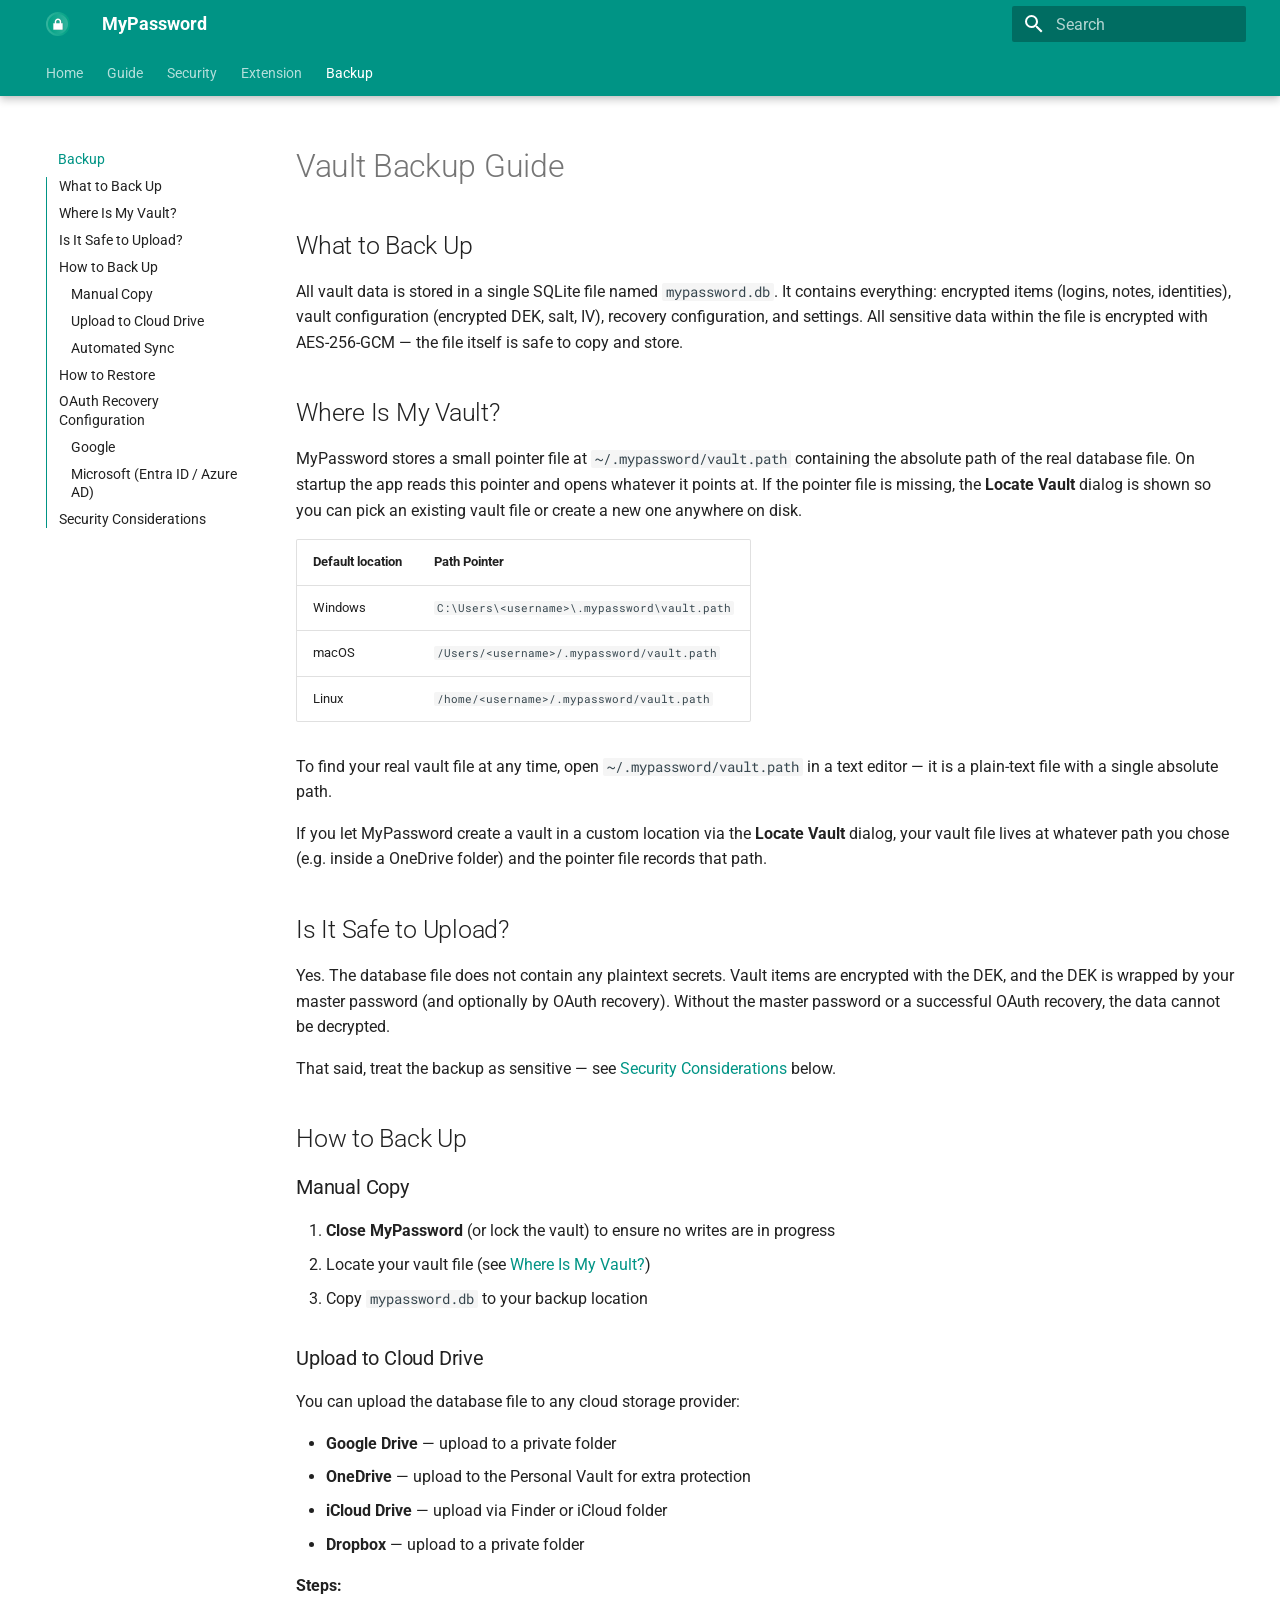
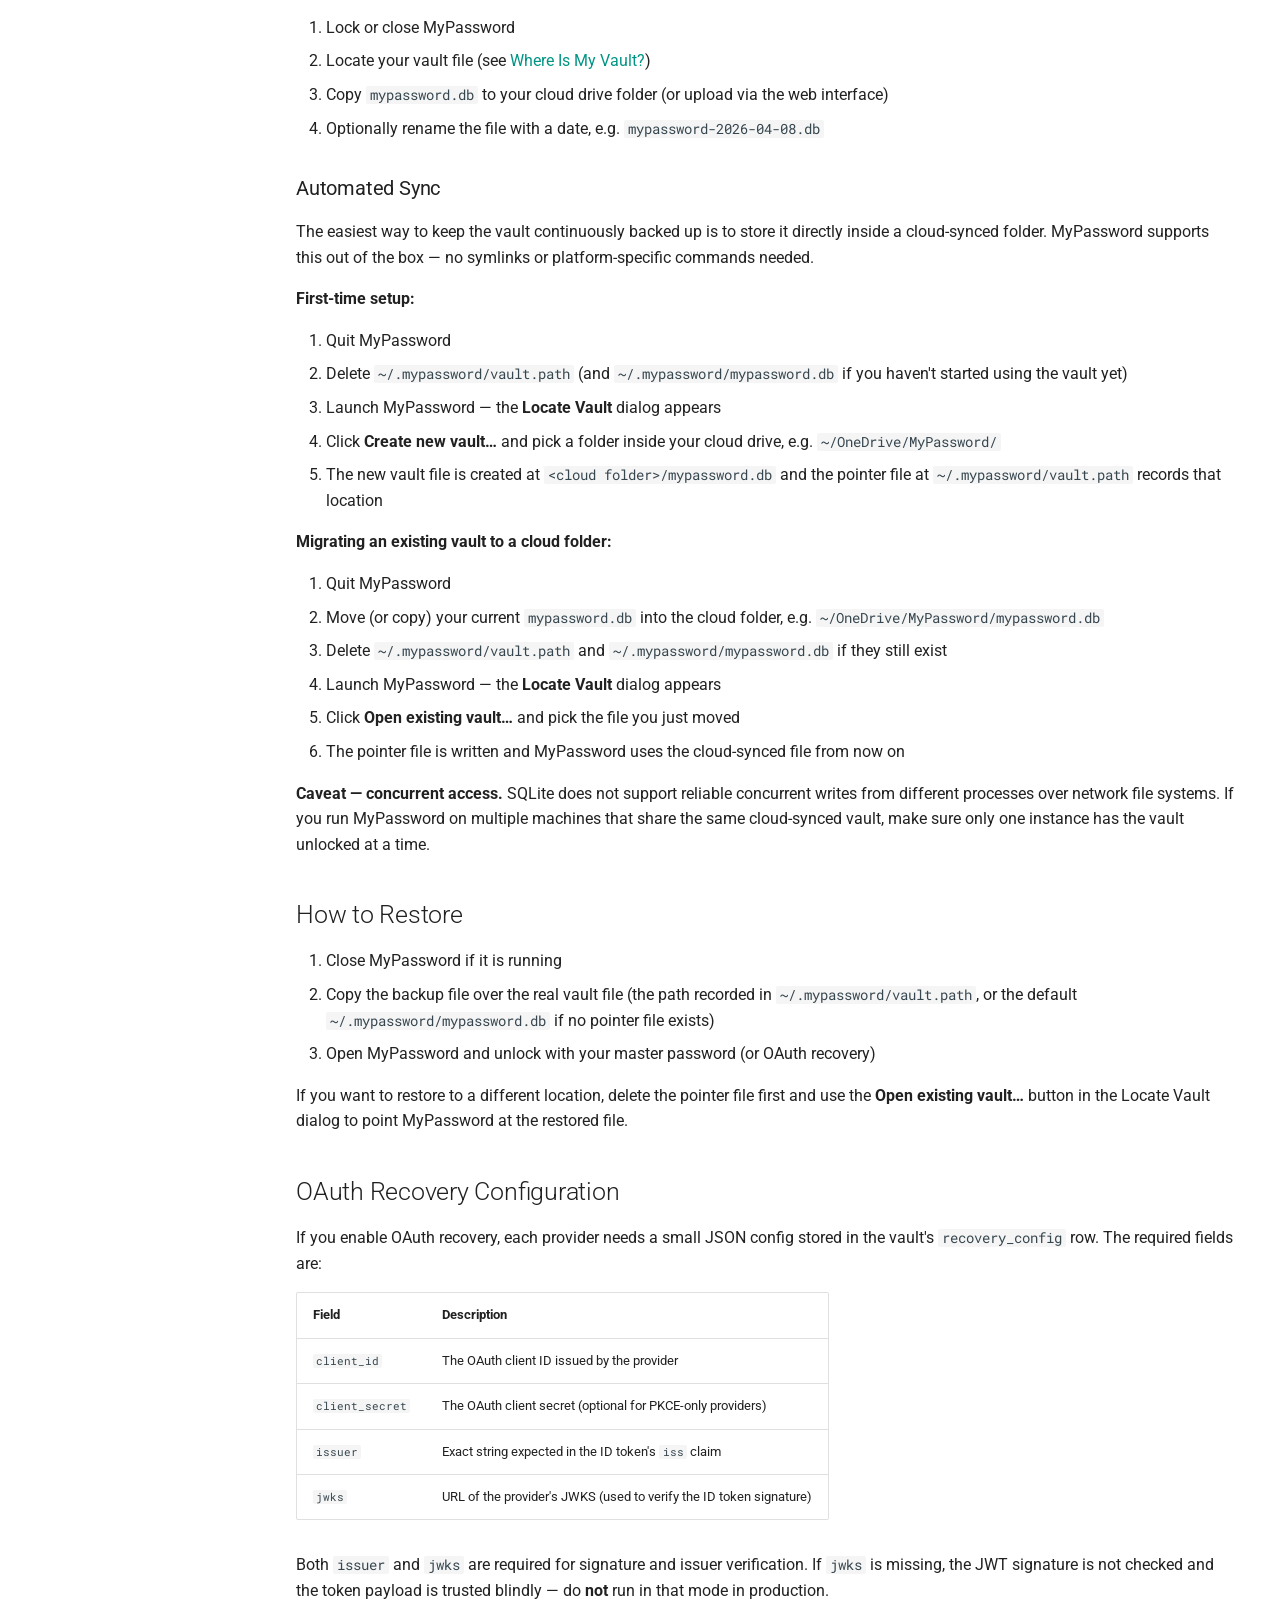
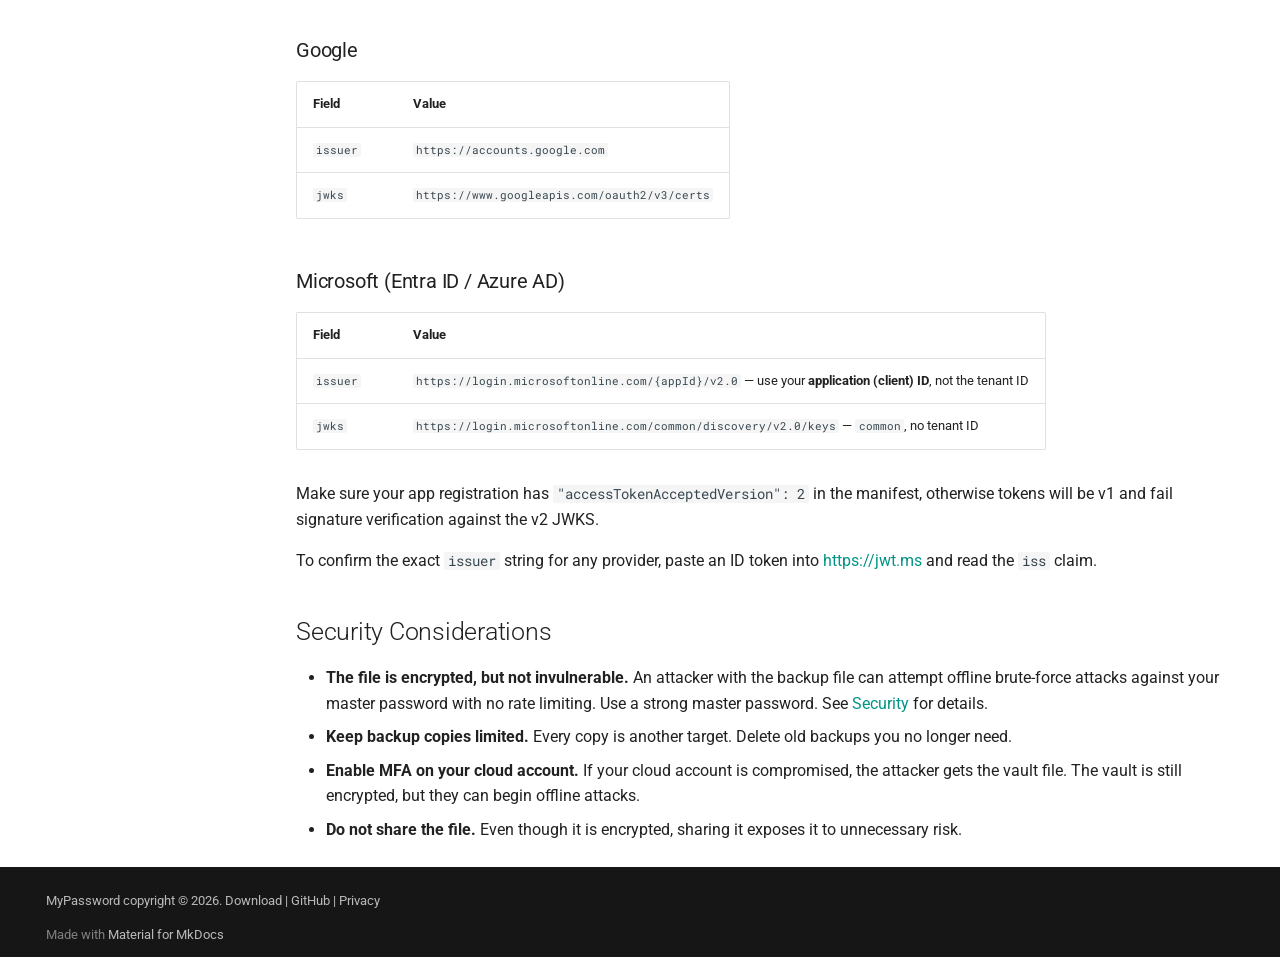
==== commit ce313c33: "Deployed 37df19e with MkDocs version: 1.6.1" ====
--- a/backup/index.html
+++ b/backup/index.html
@@ -495,6 +495,39 @@
       How to Restore
     </span>
   </a>
+  
+</li>
+      
+        <li class="md-nav__item">
+  <a href="#oauth-recovery-configuration" class="md-nav__link">
+    <span class="md-ellipsis">
+      OAuth Recovery Configuration
+    </span>
+  </a>
+  
+    <nav class="md-nav" aria-label="OAuth Recovery Configuration">
+      <ul class="md-nav__list">
+        
+          <li class="md-nav__item">
+  <a href="#google" class="md-nav__link">
+    <span class="md-ellipsis">
+      Google
+    </span>
+  </a>
+  
+</li>
+        
+          <li class="md-nav__item">
+  <a href="#microsoft-entra-id-azure-ad" class="md-nav__link">
+    <span class="md-ellipsis">
+      Microsoft (Entra ID / Azure AD)
+    </span>
+  </a>
+  
+</li>
+        
+      </ul>
+    </nav>
   
 </li>
       
@@ -611,6 +644,75 @@
 <li>Open MyPassword and unlock with your master password (or OAuth recovery)</li>
 </ol>
 <p>If you want to restore to a different location, delete the pointer file first and use the <strong>Open existing vault…</strong> button in the Locate Vault dialog to point MyPassword at the restored file.</p>
+<h2 id="oauth-recovery-configuration">OAuth Recovery Configuration</h2>
+<p>If you enable OAuth recovery, each provider needs a small JSON config stored in the vault's <code>recovery_config</code> row. The required fields are:</p>
+<table>
+<thead>
+<tr>
+<th>Field</th>
+<th>Description</th>
+</tr>
+</thead>
+<tbody>
+<tr>
+<td><code>client_id</code></td>
+<td>The OAuth client ID issued by the provider</td>
+</tr>
+<tr>
+<td><code>client_secret</code></td>
+<td>The OAuth client secret (optional for PKCE-only providers)</td>
+</tr>
+<tr>
+<td><code>issuer</code></td>
+<td>Exact string expected in the ID token's <code>iss</code> claim</td>
+</tr>
+<tr>
+<td><code>jwks</code></td>
+<td>URL of the provider's JWKS (used to verify the ID token signature)</td>
+</tr>
+</tbody>
+</table>
+<p>Both <code>issuer</code> and <code>jwks</code> are required for signature and issuer verification. If <code>jwks</code> is missing, the JWT signature is not checked and the token payload is trusted blindly — do <strong>not</strong> run in that mode in production.</p>
+<h3 id="google">Google</h3>
+<table>
+<thead>
+<tr>
+<th>Field</th>
+<th>Value</th>
+</tr>
+</thead>
+<tbody>
+<tr>
+<td><code>issuer</code></td>
+<td><code>https://accounts.google.com</code></td>
+</tr>
+<tr>
+<td><code>jwks</code></td>
+<td><code>https://www.googleapis.com/oauth2/v3/certs</code></td>
+</tr>
+</tbody>
+</table>
+<h3 id="microsoft-entra-id-azure-ad">Microsoft (Entra ID / Azure AD)</h3>
+<table>
+<thead>
+<tr>
+<th>Field</th>
+<th>Value</th>
+</tr>
+</thead>
+<tbody>
+<tr>
+<td><code>issuer</code></td>
+<td><code>https://login.microsoftonline.com/{appId}/v2.0</code> — use your <strong>application (client) ID</strong>, not the tenant ID</td>
+</tr>
+<tr>
+<td><code>jwks</code></td>
+<td><code>https://login.microsoftonline.com/common/discovery/v2.0/keys</code> — <code>common</code>, no tenant ID</td>
+</tr>
+</tbody>
+</table>
+<p>Make sure your app registration has <code>"accessTokenAcceptedVersion": 2</code> in the manifest, otherwise tokens will be v1 and fail signature verification against the v2 JWKS.</p>
+<p>To confirm the exact <code>issuer</code> string for any provider, paste an ID token into <a href="https://jwt.ms">https://jwt.ms</a> and read the <code>iss</code> claim.</p>
 <h2 id="security-considerations">Security Considerations</h2>
 <ul>
 <li><strong>The file is encrypted, but not invulnerable.</strong> An attacker with the backup file can attempt offline brute-force attacks against your master password with no rate limiting. Use a strong master password. See <a href="/key-gen#when-can-the-vault-be-compromised">Security</a> for details.</li>
@@ -653,7 +755,7 @@
       <div class="md-copyright">
   
     <div class="md-copyright__highlight">
-      <p>MyPassword copyright &copy; 2026. <a href="https://github.com/michaelliao/mypassword/releases">Download</a> | <a href="https://github.com/michaelliao/mypassword">GitHub</a></p>
+      <p>MyPassword copyright &copy; 2026. <a href="https://github.com/michaelliao/mypassword/releases/latest">Download</a> | <a href="https://github.com/michaelliao/mypassword">GitHub</a> | <a href="https://mypassword.puppylab.org/privacy/">Privacy</a></p>
 
     </div>
   
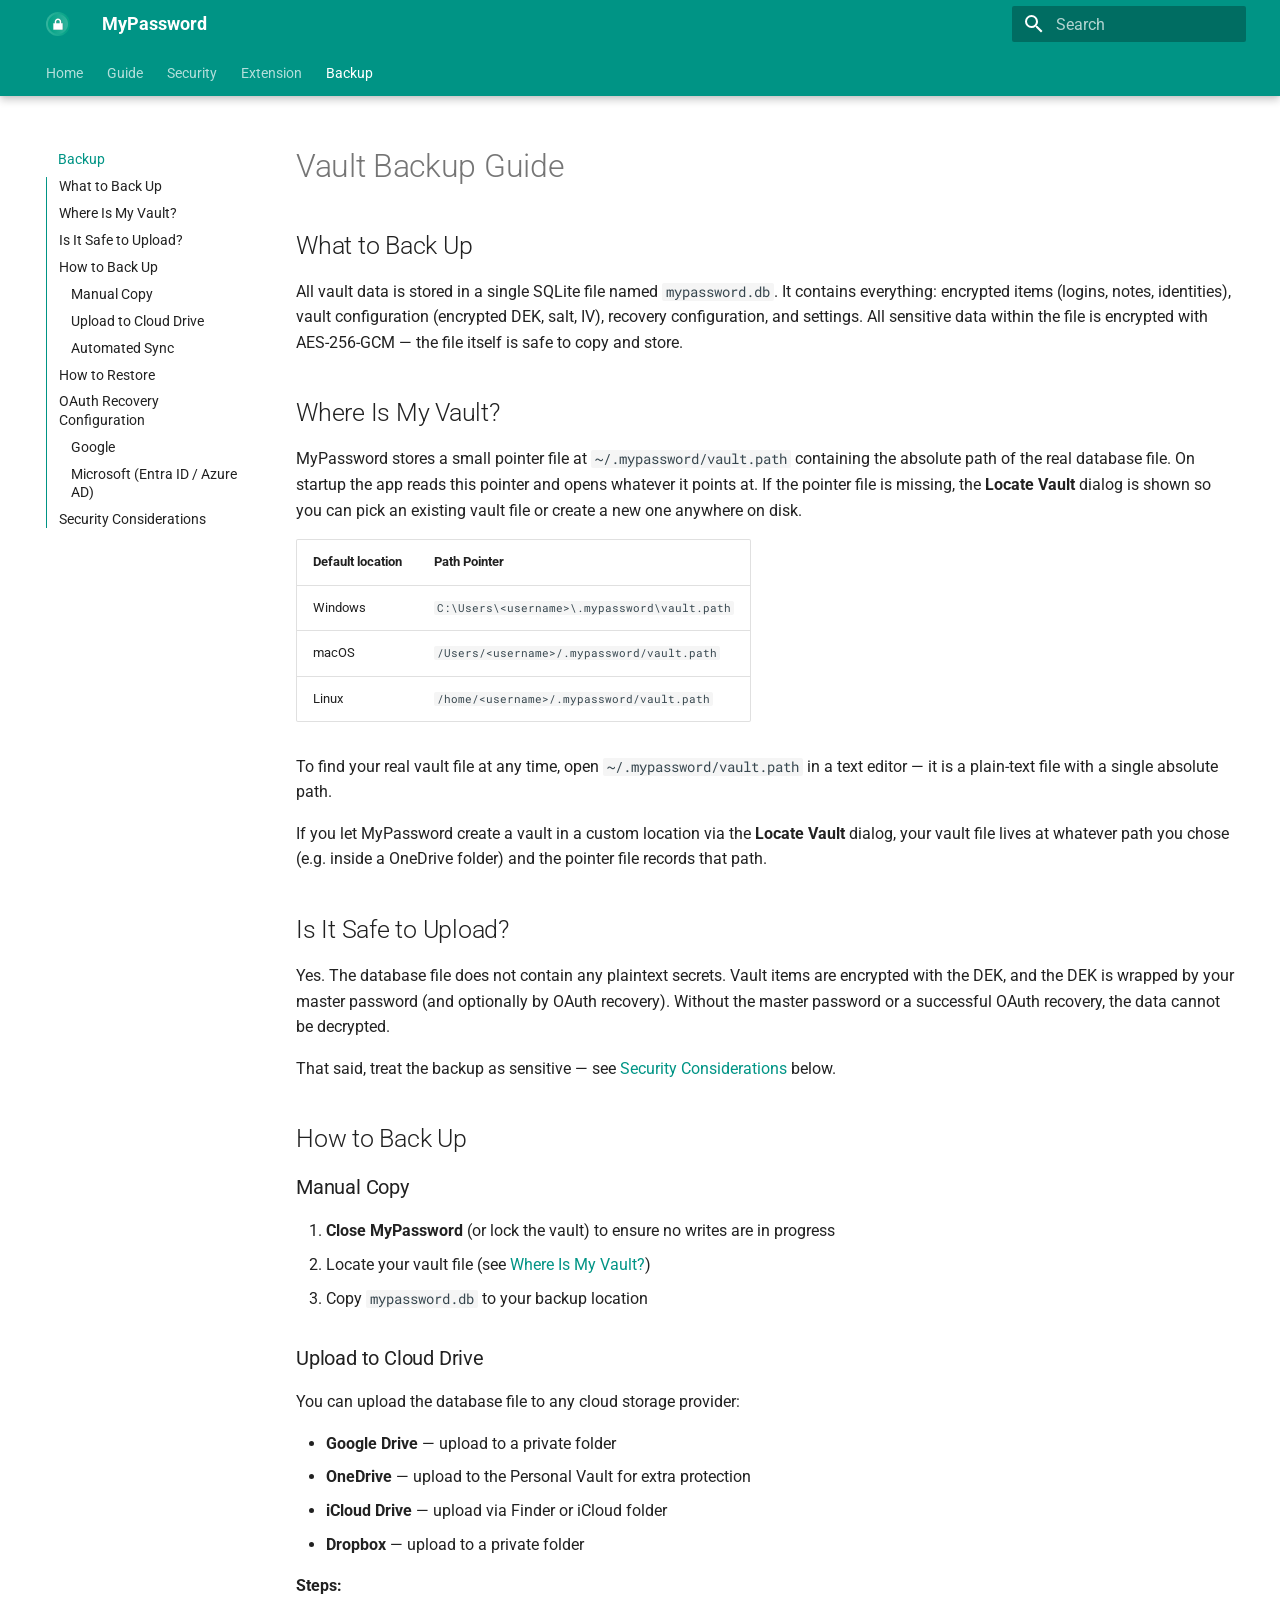
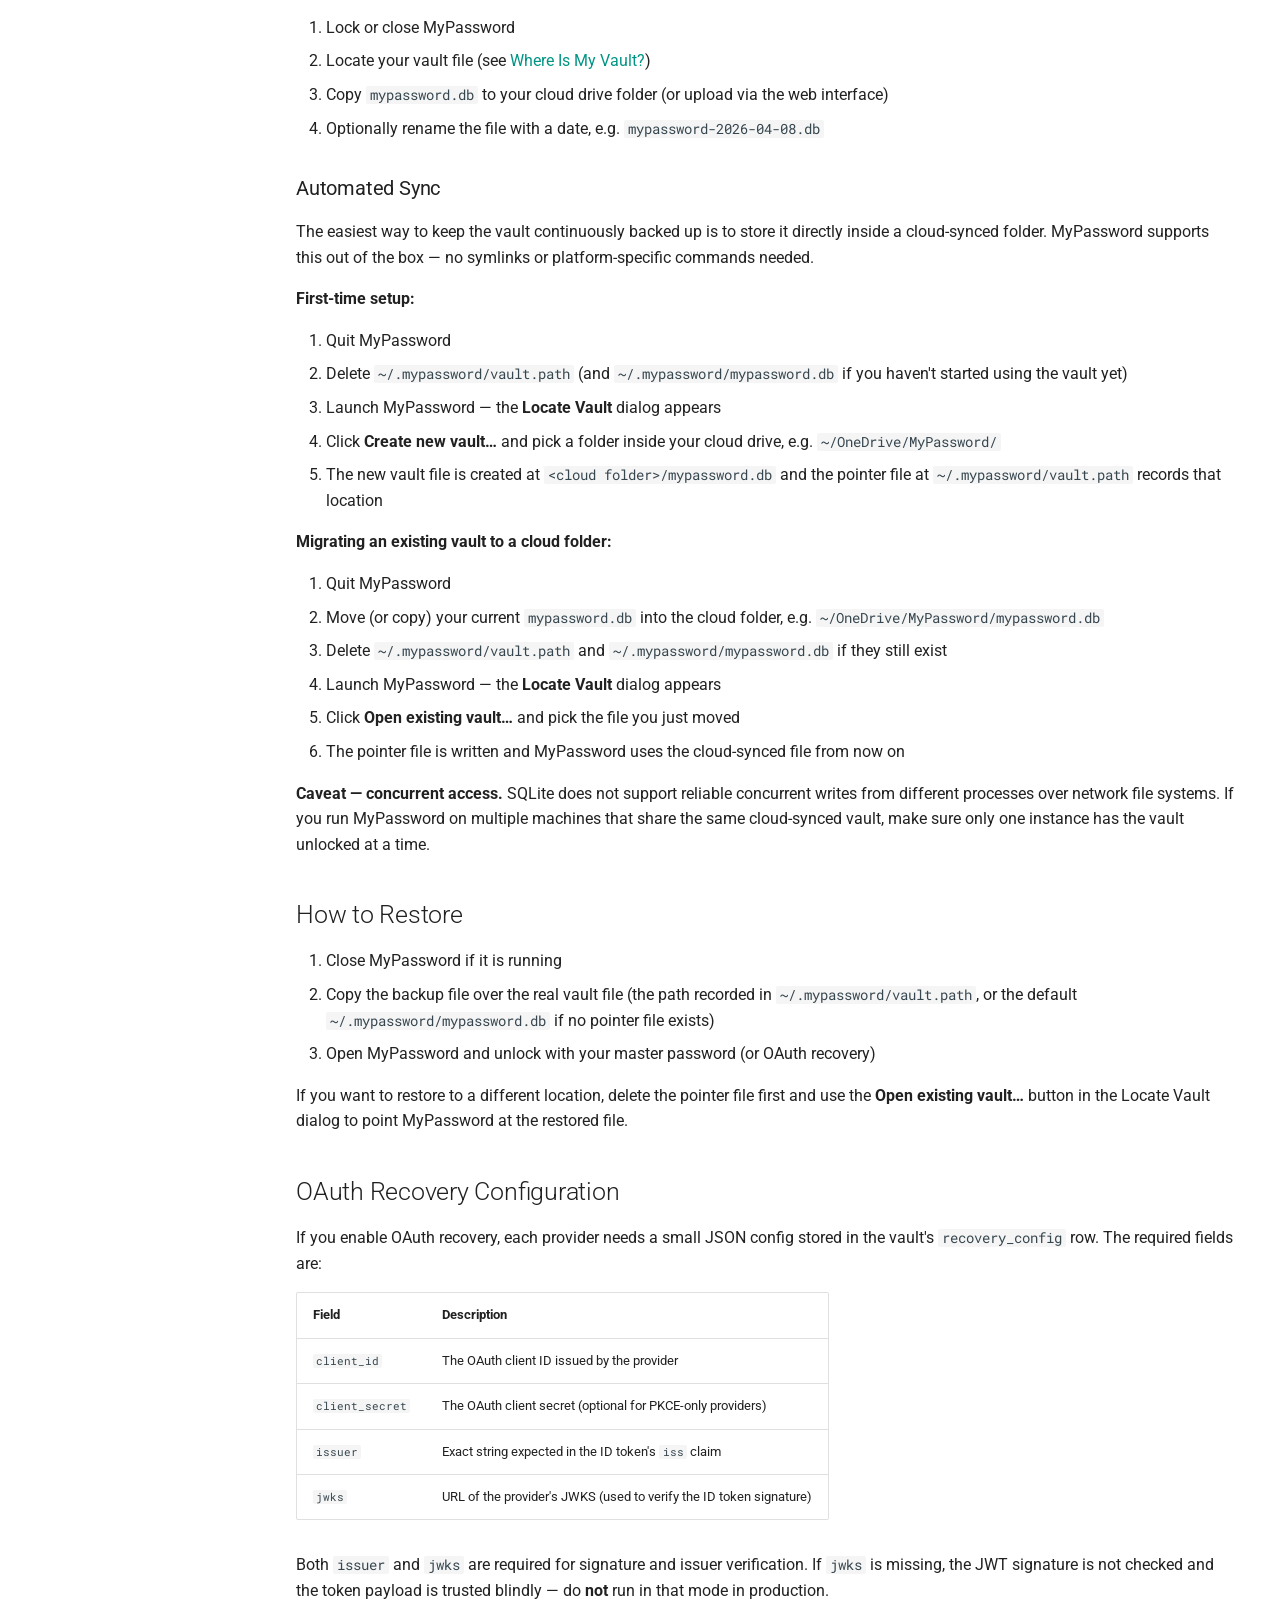
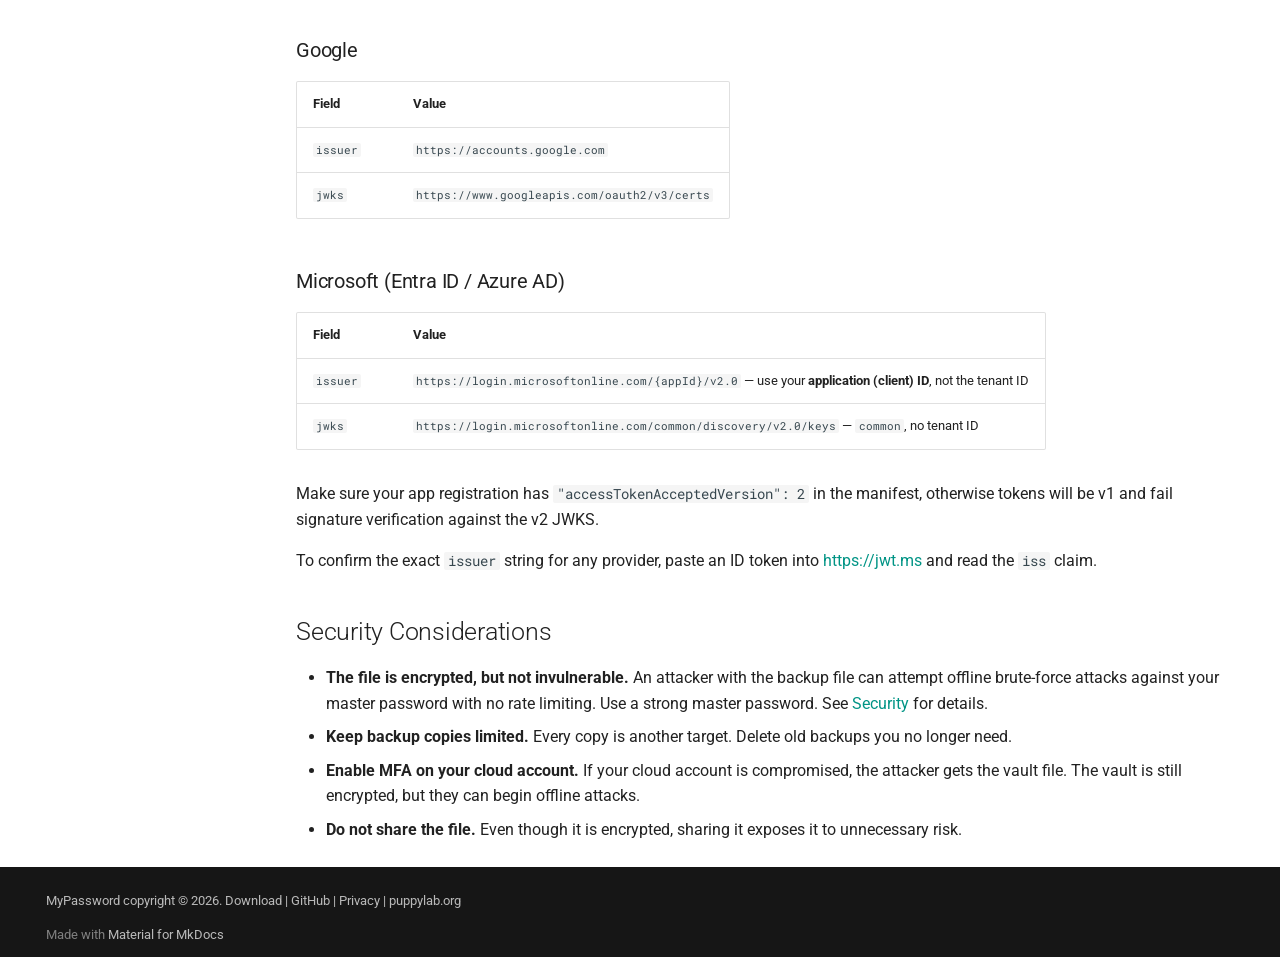
==== commit 38826813: "Deployed 6fed42b with MkDocs version: 1.6.1" ====
--- a/backup/index.html
+++ b/backup/index.html
@@ -755,7 +755,7 @@
       <div class="md-copyright">
   
     <div class="md-copyright__highlight">
-      <p>MyPassword copyright &copy; 2026. <a href="https://github.com/michaelliao/mypassword/releases/latest">Download</a> | <a href="https://github.com/michaelliao/mypassword">GitHub</a> | <a href="https://mypassword.puppylab.org/privacy/">Privacy</a></p>
+      <p>MyPassword copyright &copy; 2026. <a href="https://github.com/michaelliao/mypassword/releases/latest">Download</a> | <a href="https://github.com/michaelliao/mypassword">GitHub</a> | <a href="https://mypassword.puppylab.org/privacy/">Privacy</a> | <a href="https://puppylab.org">puppylab.org</a></p>
 
     </div>
   
